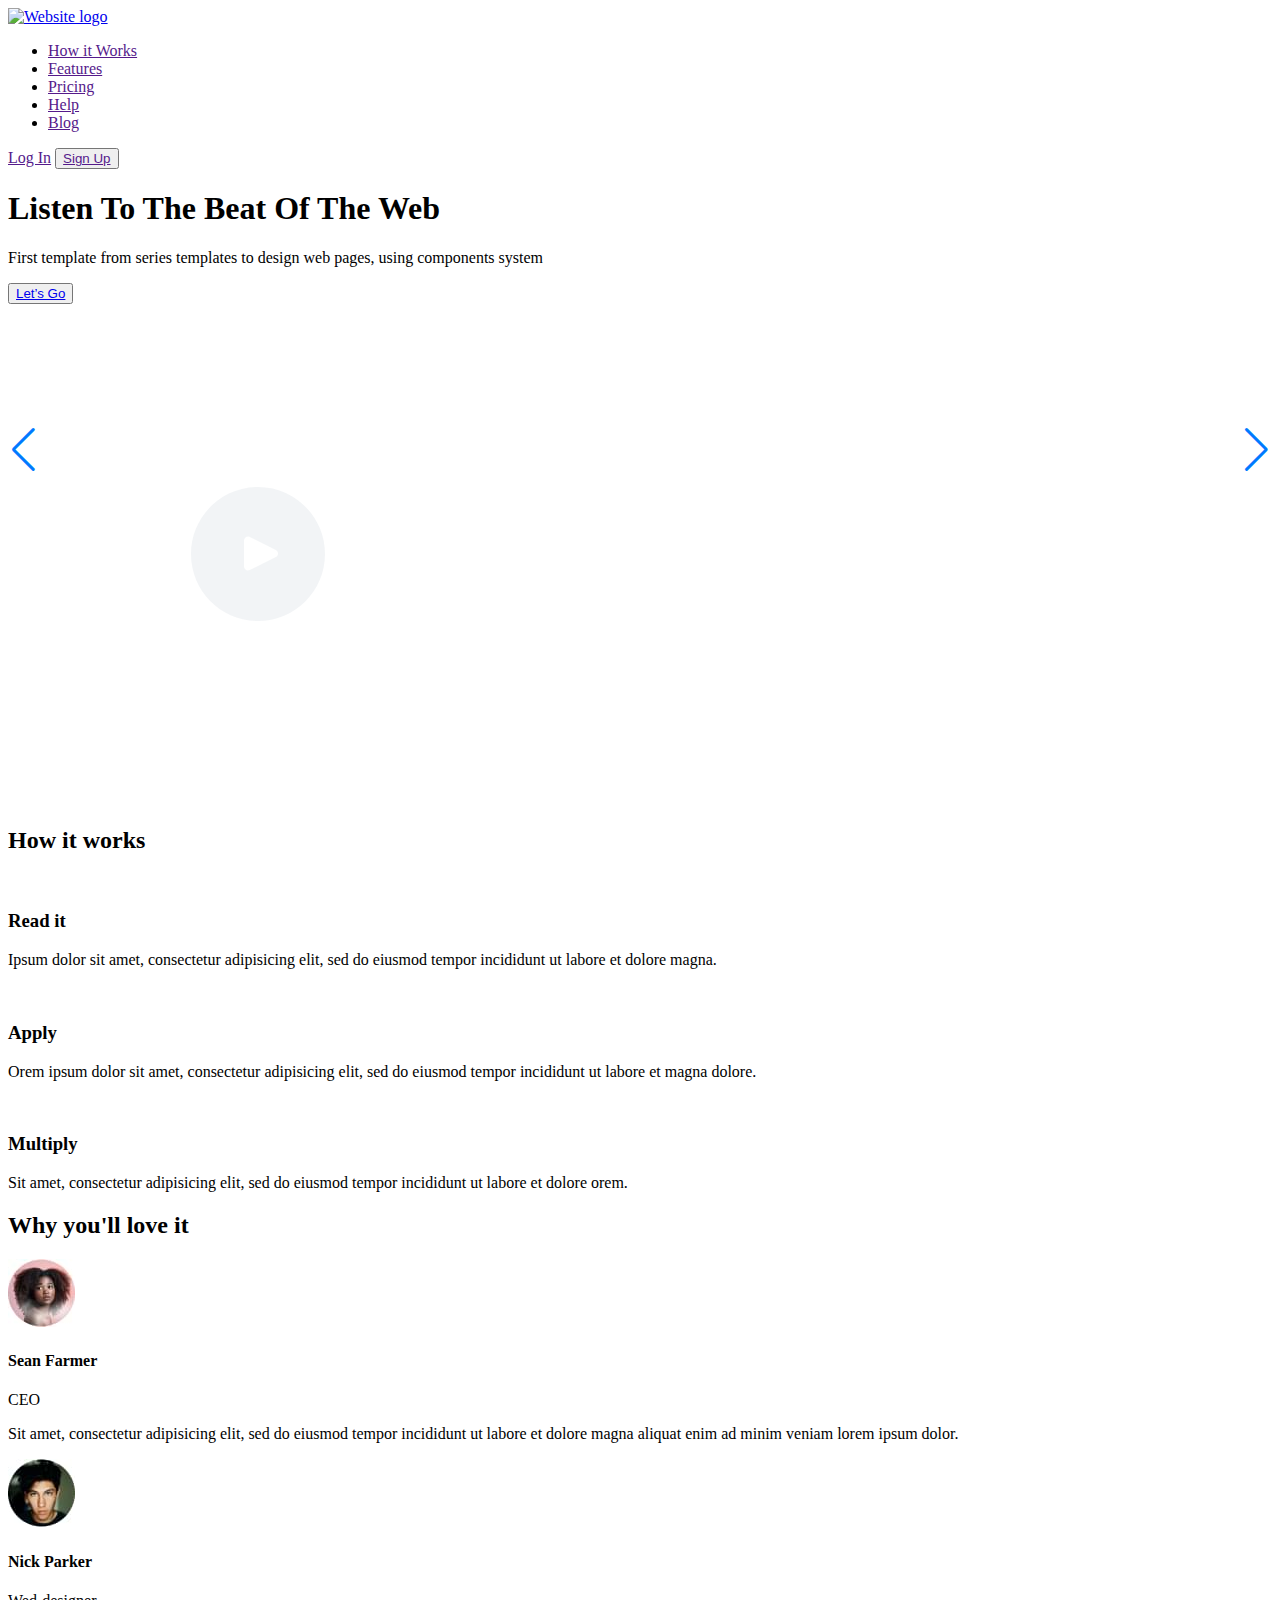
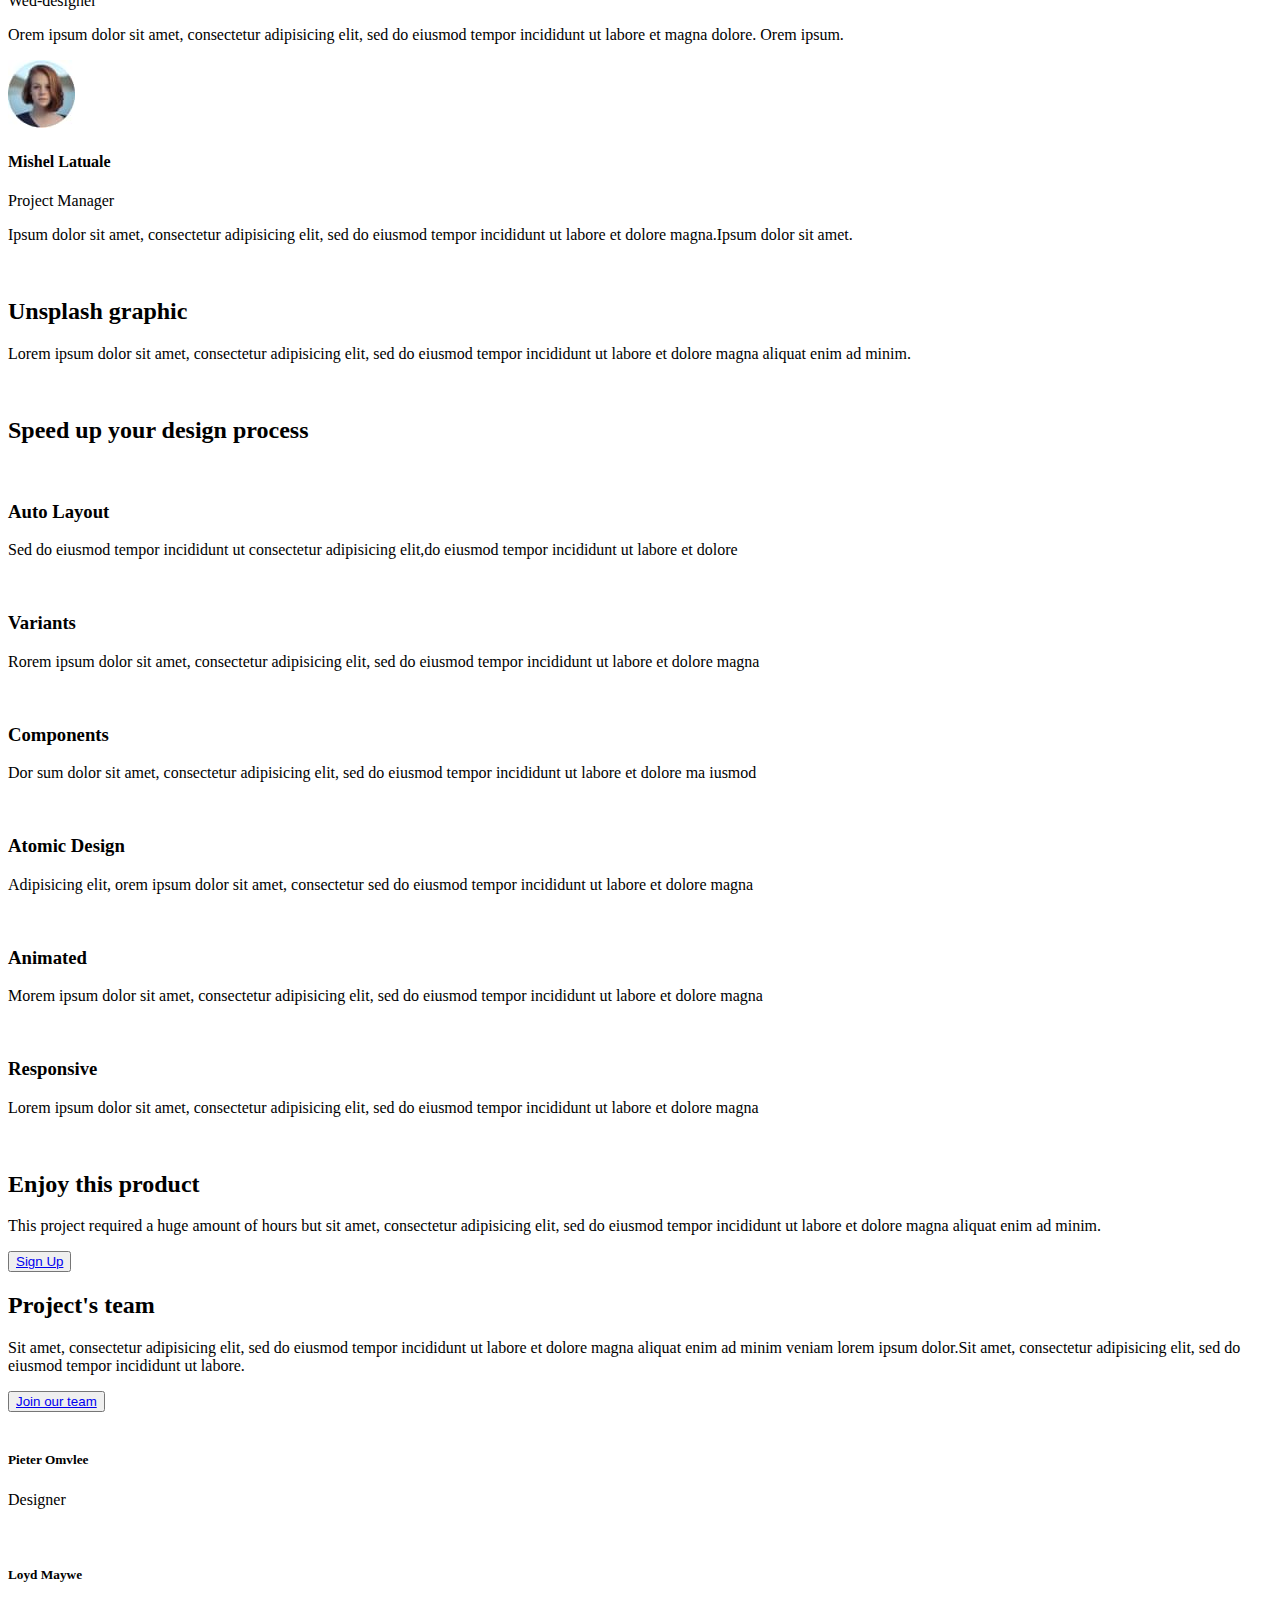
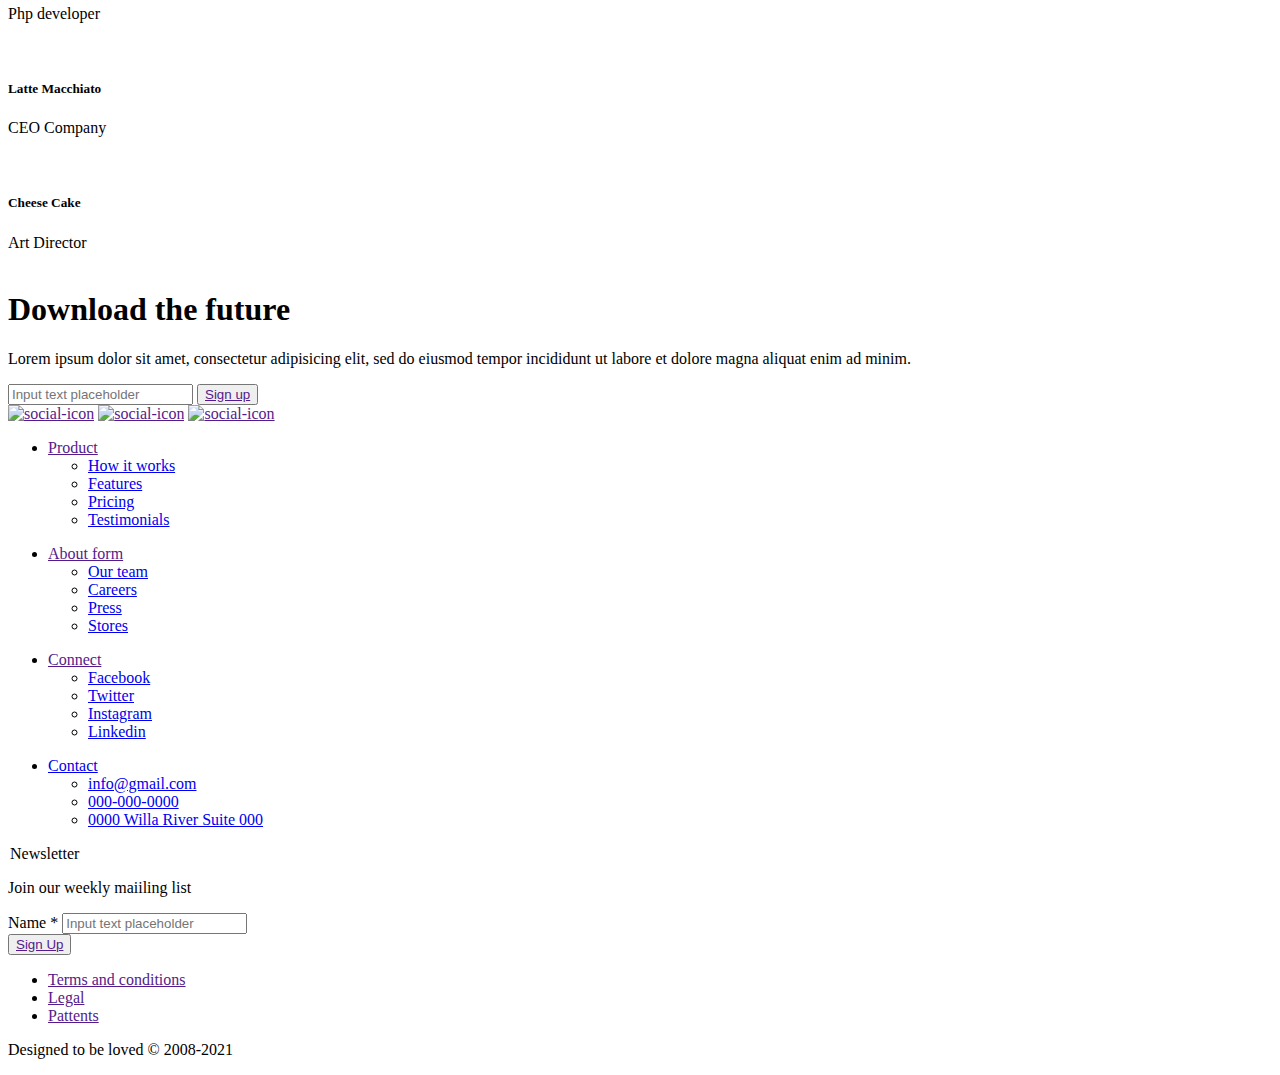
==== OverLove/index.html @ 79cda6c3 "OverLove ver-1" ====
<!DOCTYPE html>
<html lang="en">

<head>
	<meta charset="UTF-8">
	<meta name="viewport" content="width=device-width, initial-scale=1.0">
	<link rel="stylesheet" href="https://unpkg.com/swiper/swiper-bundle.min.css" />
	<link rel="stylesheet" href="/css/style.min.css">
	<title>Over love, Listen To The Beat Of The Web</title>
</head>

<body>
	<div class="wrapper">
		<header class="header">
	<div class="container">
		<div class="header__row">
			<a href="#" class="header__logo"><img src="/img/logo-site.svg" alt="Website logo"></a>
			<nav class="header__menu menu">
				<div class="menu__icon menu-icon">
					<span></span>
					<span></span>
					<span></span>
				</div>
				<div class="menu__body">
				<ul class="menu__list">
					<li><a href="" class="menu__link">How it Works</a></li>
					<li><a href="" class="menu__link">Features</a></li>
					<li><a href="" class="menu__link">Pricing</a></li>
					<li><a href="" class="menu__link">Help</a></li>
					<li><a href="" class="menu__link">Blog</a></li>
				</ul>
				<div class="header__account account">
					<a href="" class="account__login">Log In</a>
					<button type="button" class="account__sign-up button-two"><a href="">Sign Up</a></button>
				</div>
			</div>
			</nav>
		</div>
	</div>
</header>
		<section class="hero">
			<div class="container">
				<div class="hero__wrapper">
					<div class="hero__block-left">
						<h1 class="hero__title">Listen To The
							Beat Of The Web</h1>
						<p class="hero__text">First template from series templates to design web pages, using components
							system
						</p>
						<button class="hero__button"><a href="#">Let’s Go</a></button>
					</div>
					<!-- <object class="hero__animation-image" id="AnimationPlay" data="/img/Play-animation.svg"
						type="image/svg+xml"></object> -->
					<div class="hero__animation-image">
						<svg class="circle" width="499" height="499" viewBox="0 0 499 499" fill="none"
							xmlns="http://www.w3.org/2000/svg">
							<circle class="circle__one" opacity="0.2" cx="249.5" cy="249.5" r="156.5" stroke="white"
								stroke-width="2">
								<animate attributeName="r" from="70" to="156.5" dur="2s" repeatCount="indefinite"
									fill="freeze" />
								<animate attributeName="opacity" from="0.8" to="0.1" repeatCount="indefinite" dur="0.5s" />
							</circle>
							<circle class="circle__two" opacity="0.2" cx="249.5" cy="249.5" r="248.5" stroke="white"
								stroke-width="2">
								<animate attributeName="r" from="70" to="248.5" dur="2s" repeatCount="indefinite"
									fill="freeze" />
								<animate attributeName="opacity" from="0.8" to="0.1" repeatCount="indefinite" dur="0.5s" />
							</circle>
							<path class="svg-path" opacity="0.6" fill-rule="evenodd" clip-rule="evenodd"
								d="M250 317C287.003 317 317 287.003 317 250C317 212.997 287.003 183 250 183C212.997 183 183 212.997 183 250C183 287.003 212.997 317 250 317ZM267.845 253.078C270.793 251.604 270.793 247.396 267.845 245.922L241.789 232.894C239.129 231.565 236 233.499 236 236.472V262.528C236 265.501 239.129 267.435 241.789 266.106L267.845 253.078Z"
								fill="#E9ECF0" />
						</svg>
					</div>
				</div>
				<div class="card">
					<h2 class="card__title title">How it works</h2>
					<div class="card__wrapper">
						<div class="card__block">
							<div class="card__image"><img src="/img/card-img-1.svg" alt=""></div>
							<h3 class="card__sub-title">Read it</h3>
							<p class="card__text">Ipsum dolor sit amet, consectetur adipisicing elit, sed do eiusmod tempor
								incididunt ut labore et dolore magna.</p>
						</div>
						<div class="card__block">
							<div class="card__image"><img src="/img/card-img-2.svg" alt=""></div>
							<h3 class="card__sub-title">Apply</h3>
							<p class="card__text">Orem ipsum dolor sit amet, consectetur adipisicing elit, sed do eiusmod
								tempor incididunt ut labore et magna dolore.</p>
						</div>
						<div class="card__block">
							<div class="card__image"><img src="/img/card-img-3.svg" alt=""></div>
							<h3 class="card__sub-title">Multiply</h3>
							<p class="card__text">Sit amet, consectetur adipisicing elit, sed do eiusmod tempor incididunt ut
								labore et dolore orem.</p>
						</div>
					</div>
				</div>
			</div>
		</section>
		<section class="testimonial">
			<div class="container">
				<h2 class="testimonial__title title">Why you'll love it</h2>
				<div class="testimonial__wrapper">
					<div class="testimonial__block block">
						<div class="block__header">
							<img class="block__img" src="img/avatar1.jpg" alt="avatar">
							<div class="block__title">
								<h4>Sean Farmer</h4>
								<div class="block__sub-title">CEO</div>
							</div>
						</div>
						<p class="block__text">Sit amet, consectetur adipisicing elit, sed do eiusmod tempor incididunt ut
							labore et dolore magna aliquat enim ad minim veniam lorem ipsum dolor.</p>
					</div>
					<div class="testimonial__block block">
						<div class="block__header">
							<img class="block__img" src="img/avatar2.jpg" alt="avatar">
							<div class="block__title">
								<h4>Nick Parker</h4>
								<div class="block__sub-title">Wed-designer</div>
							</div>
						</div>
						<p class="block__text">Orem ipsum dolor sit amet, consectetur adipisicing elit, sed do eiusmod tempor
							incididunt ut labore et magna dolore. Orem ipsum.</p>
					</div>
					<div class="testimonial__block block">
						<div class="block__header">
							<img class="block__img" src="img/avatar3.jpg" alt="avatar">
							<div class="block__title">
								<h4>Mishel Latuale</h4>
								<div class="block__sub-title">Project Manager</div>
							</div>
						</div>
						<p class="block__text">Ipsum dolor sit amet, consectetur adipisicing elit, sed do eiusmod tempor
							incididunt ut labore et dolore magna.Ipsum dolor sit amet.</p>
					</div>
				</div>
			</div>
		</section>
		<section class="section-slider">
			<div class="container">
				<div class="section-slider__bg"><img src="/img/slider_bg.png" alt=""></div>
				<div class="section-slider__header">
					<h2 class="section-slider__title title">Unsplash graphic</h2>
					<p class="section-slider__text">Lorem ipsum dolor sit amet, consectetur adipisicing elit, sed do eiusmod
						tempor incididunt ut labore et dolore magna aliquat enim ad minim.</p>
				</div>
				<div class="slider swiper-container">
					<div class="slider__wrapper swiper-wrapper">
						<div class="slider__item swiper-slide">

							<img src="/img/slider-img1.webp" alt="">

						</div>
						<div class="slider__item swiper-slide">

							<img src="/img/slider-img2.webp" alt="">

						</div>
						<div class="slider__item swiper-slide">

							<img src="/img/slider-img3.webp" alt="">

						</div>
						<div class="slider__item swiper-slide">

							<img src="/img/slider-img4.webp" alt="">

						</div>
						<div class="slider__item swiper-slide">

							<img src="/img/slider-img5.webp" alt="">

						</div>
						<div class="slider__item swiper-slide">

							<img src="/img/slider-img3.webp" alt="">

						</div>
						<div class="slider__item swiper-slide">

							<img src="/img/slider-img2.webp" alt="">

						</div>
					</div>
					<div class="swiper-scrollbar"></div>
				</div>
			</div>
		</section>
		<section class="features">
			<div class="container">
				<h2 class="features__title title">Speed up your design process</h2>
				<div class="features__row-top">
					<div class="features__features-block features-block">
						<div class="features-block__image"><img src="/img/features1.svg" alt=""></div>
						<div class="features-block__content">
							<h3 class="features-block__title features-block__title-1">Auto Layout </h3>
							<p class="features-block__text">Sed do eiusmod tempor incididunt ut consectetur adipisicing elit,do
								eiusmod tempor incididunt ut labore et dolore</p>
						</div>
					</div>
					<div class="features__features-block features-block">
						<div class="features-block__image"><img src="/img/features2.svg" alt=""></div>
						<div class="features-block__content">
							<h3 class="features-block__title features-block__title-2">Variants</h3>
							<p class="features-block__text">Rorem ipsum dolor sit amet, consectetur adipisicing elit, sed do
								eiusmod tempor incididunt ut labore et dolore magna </p>
						</div>
					</div>
					<div class="features__features-block features-block">
						<div class="features-block__image"><img src="/img/features3.svg" alt=""></div>
						<div class="features-block__content">
							<h3 class="features-block__title features-block__title-3">Components</h3>
							<p class="features-block__text">Dor sum dolor sit amet, consectetur adipisicing elit, sed do
								eiusmod tempor incididunt ut labore et dolore ma iusmod</p>
						</div>
					</div>
				</div>
				<div class="features__row-bottom">
					<div class="features__features-block features-block">
						<div class="features-block__image"><img src="/img/features5.svg" alt=""></div>
						<div class="features-block__content">
							<h3 class="features-block__title features-block__title-4">Atomic Design</h3>
							<p class="features-block__text">Adipisicing elit, orem ipsum dolor sit amet, consectetur sed do
								eiusmod tempor incididunt ut labore et dolore magna </p>
						</div>
					</div>
					<div class="features__features-block features-block">
						<div class="features-block__image"><img src="/img/features4.svg" alt=""></div>
						<div class="features-block__content">
							<h3 class="features-block__title features-block__title-5">Animated</h3>
							<p class="features-block__text">Morem ipsum dolor sit amet, consectetur adipisicing elit, sed do
								eiusmod tempor incididunt ut labore et dolore magna </p>
						</div>
					</div>
					<div class="features__features-block features-block">
						<div class="features-block__image"><img src="/img/features6.svg" alt=""></div>
						<div class="features-block__content">
							<h3 class="features-block__title features-block__title-6">Responsive</h3>
							<p class="features-block__text">Lorem ipsum dolor sit amet, consectetur adipisicing elit, sed do
								eiusmod tempor incididunt ut labore et dolore magna </p>
						</div>
					</div>
				</div>
			</div>
		</section>
		<section class="carusel">
			<div class="container">
				<div class="carusel-slider swiper-container">
					<div class="carusel-slider__wrapper swiper-wrapper">
						<div class="carusel-slider__image swiper-slide">
							<img src="/img/carusel1.jpg" alt="">
						</div>
						<div class="carusel-slider__image swiper-slide">
							<img src="/img/carusel2.jpg" alt="">
						</div>
						<div class="carusel-slider__image swiper-slide">
							<img src="/img/carusel3.jpg" alt="">
						</div>
						<div class="carusel-slider__image swiper-slide">
							<img src="/img/carusel4.jpg" alt="">
						</div>
					</div>
				</div>
				<div class="carusel-slider__content">
					<h2 class="carusel-slider__title title">Enjoy this product</h2>
					<p class="carusel-slider__text">This project required a huge amount of hours but sit amet, consectetur
						adipisicing elit, sed do eiusmod tempor incididunt ut labore et dolore magna aliquat enim ad minim.
					</p>
					<div class="carusel-slider__control-panel control-panel">
						<button type="button" class="control-panel__button button"><a href="#">Sign Up</a></button>
						<div class="swiper-pagination"></div>
						<div class="control-panel__arrows">
							<div class="swiper-button-next"></div>
							<div class="swiper-button-prev"></div>
						</div>
					</div>
				</div>
			</div>
		</section>
		<section class="team">
			<div class="container">
				<div class="team__header">
					<div class="team__header-content">
						<h2 class="team__title title">Project's team</h2>
						<p class="team__text">Sit amet, consectetur adipisicing elit, sed do eiusmod tempor incididunt ut
							labore et dolore magna aliquat enim ad minim veniam lorem ipsum dolor.Sit amet, consectetur
							adipisicing elit, sed do eiusmod tempor incididunt ut labore.</p>
					</div>
					<button type="button" class="team__header-button"><a href="#">Join our team</a></button>
				</div>
				<div class="team__person-card-wrapper">
					<div class="team__person-card person-card">
						<div class="person-card__image"><img src="/img/team-avatar1.jpg" alt=""></div>
						<div class="person-card__self-info">
							<h5 class="person-card__title">Pieter Omvlee</h5>
							<div class="person-card__sub-title">Designer</div>
							<div class="person-card__social">
								<a href="#"><img src="/img/Instagram.svg" alt=""></a>
								<a href="#"><img src="/img/Telegram.svg" alt=""></a>
								<a href="#"><img src="/img/Linkedin.svg" alt=""></a>
							</div>
						</div>
					</div>
					<div class="team__person-card person-card">
						<div class="person-card__image"><img src="/img/team-avatar2.jpg" alt=""></div>
						<div class="person-card__self-info">
							<h5 class="person-card__title">Loyd Maywe</h5>
							<div class="person-card__sub-title">Php developer</div>
							<div class="person-card__social">
								<a href="#"><img src="/img/Instagram.svg" alt=""></a>
								<a href="#"><img src="/img/Telegram.svg" alt=""></a>
								<a href="#"><img src="/img/Linkedin.svg" alt=""></a>
							</div>
						</div>
					</div>
					<div class="team__person-card person-card">
						<div class="person-card__image"><img src="/img/team-avatar3.jpg" alt=""></div>
						<div class="person-card__self-info">
							<h5 class="person-card__title">Latte Macchiato</h5>
							<div class="person-card__sub-title">CEO Company</div>
							<div class="person-card__social">
								<a href="#"><img src="/img/Instagram.svg" alt=""></a>
								<a href="#"><img src="/img/Telegram.svg" alt=""></a>
								<a href="#"><img src="/img/Linkedin.svg" alt=""></a>
							</div>
						</div>
					</div>
					<div class="team__person-card person-card">
						<div class="person-card__image"><img src="/img/team-avatar4.jpg" alt=""></div>
						<div class="person-card__self-info">
							<h5 class="person-card__title">Cheese Cake</h5>
							<div class="person-card__sub-title">Art Director</div>
							<div class="person-card__social">
								<a href="#"><img src="/img/Instagram.svg" alt=""></a>
								<a href="#"><img src="/img/Telegram.svg" alt=""></a>
								<a href="#"><img src="/img/Linkedin.svg" alt=""></a>
							</div>
						</div>
					</div>
				</div>
			</div>
		</section>
		<section class="download">
			<div class="download__wrapper">
				<h1 class="download__title">Download the future</h1>
				<p class="download__text">Lorem ipsum dolor sit amet, consectetur adipisicing elit, sed do eiusmod tempor incididunt ut labore et dolore magna aliquat enim ad minim.</p>
				<div class="download__form-wrapper">
					<form action="#" class="download__form">
					<input class="input-style" type="email" name="email" id="email" placeholder="Input text placeholder">
					<button type="submit" class="download__button button"><a href="">Sign up</a></button>
				</form>
			</div>
				<div class="download__social-icon">
					<a href=""><img src="/img/company-Behance.svg" alt="social-icon"></a>
					<a href=""><img src="/img/company-Dribbble.svg" alt="social-icon"></a>
					<a href=""><img src="/img/company-instagram.svg" alt="social-icon"></a>
				</div>
			</div>
		</section>
		<footer class="footer">
	<div class="container">
		<div class="footer__top">
			<div class="footer__links-wrapper">
				<ul class="footer__list">
					<li>
						<a href="" class="footer__link">Product</a>
						<span class="footer__arrow"></span>
						<ul class="footer__sub-list">
							<li>
								<a href="#" class="footer__sub-link">How it works</a>
							</li>
							<li>
								<a href="#" class="footer__sub-link">Features</a>
							</li>
							<li>
								<a href="#" class="footer__sub-link">Pricing</a>
							</li>
							<li>
								<a href="#" class="footer__sub-link">Testimonials</a>
							</li>
						</ul>
					</li>
				</ul>
				<ul class="footer__list">
					<li>
						<a href="" class="footer__link">About form</a>
						<span class="footer__arrow"></span>
						<ul class="footer__sub-list">
							<li>
								<a href="#" class="footer__sub-link">Our team</a>
							</li>
							<li>
								<a href="#" class="footer__sub-link">Careers</a>
							</li>
							<li>
								<a href="#" class="footer__sub-link">Press</a>
							</li>
							<li>
								<a href="#" class="footer__sub-link">Stores</a>
							</li>
						</ul>
					</li>
				</ul>
				<ul class="footer__list">
					<li>
						<a href="" class="footer__link">Connect</a>
						<span class="footer__arrow"></span>
						<ul class="footer__sub-list">
							<li>
								<a href="#" class="footer__sub-link">Facebook</a>
							</li>
							<li>
								<a href="#" class="footer__sub-link">Twitter</a>
							</li>
							<li>
								<a href="#" class="footer__sub-link">Instagram</a>
							</li>
							<li>
								<a href="#" class="footer__sub-link">Linkedin</a>
							</li>
						</ul>
					</li>
				</ul>
				<ul class="footer__list">
					<li>
						<a href="#" class="footer__link">Contact</a>
						<span class="footer__arrow"></span>
						<ul class="footer__sub-list">
							<li>
								<a href="#" class="footer__sub-link">info@gmail.com</a>
							</li>
							<li>
								<a href="tel:" class="footer__sub-link">000-000-0000</a>
							</li>
							<li>
								<a href="#" class="footer__sub-link">0000 Willa River Suite 000</a>
							</li>
						</ul>
					</li>
				</ul>
			</div>
			<form action="#" class="newsletter">
				<legend class="newsletter__title">Newsletter</legend>
				<p class="newsletter__text">Join our weekly maiiling list</p>
				<div class="newsletter__subscribe-block">
					<div class="newsletter__fieldset">
						<lable class="newsletter__input-title">Name *</lable>
						<input type="text" name="name" class="newsletter__input input-style"
							placeholder="Input text placeholder">
					</div>
					<button class="newsletter__button button-two"><a href="">Sign Up</a></button>
				</div>
			</form>
		</div>
		<div class="copyright-block">
			<div class="copyright-block__top-line"></div>
			<div class="copyright-block__content">
				<ul class="copyright-block__list">
					<li><a href="" class="copyright-block__link">Terms and conditions</a></li>
					<li><a href="" class="copyright-block__link">Legal</a></li>
					<li><a href="" class="copyright-block__link">Pattents</a></li>
				</ul>
				<p class="copyright-block__text">Designed to be loved © 2008-2021</p>
			</div>
		</div>
	</div>
</footer>
	</div>
	<script src="https://unpkg.com/swiper/swiper-bundle.min.js"></script>
	<script src="/js/script.min.js"></script>
</body>

</html>
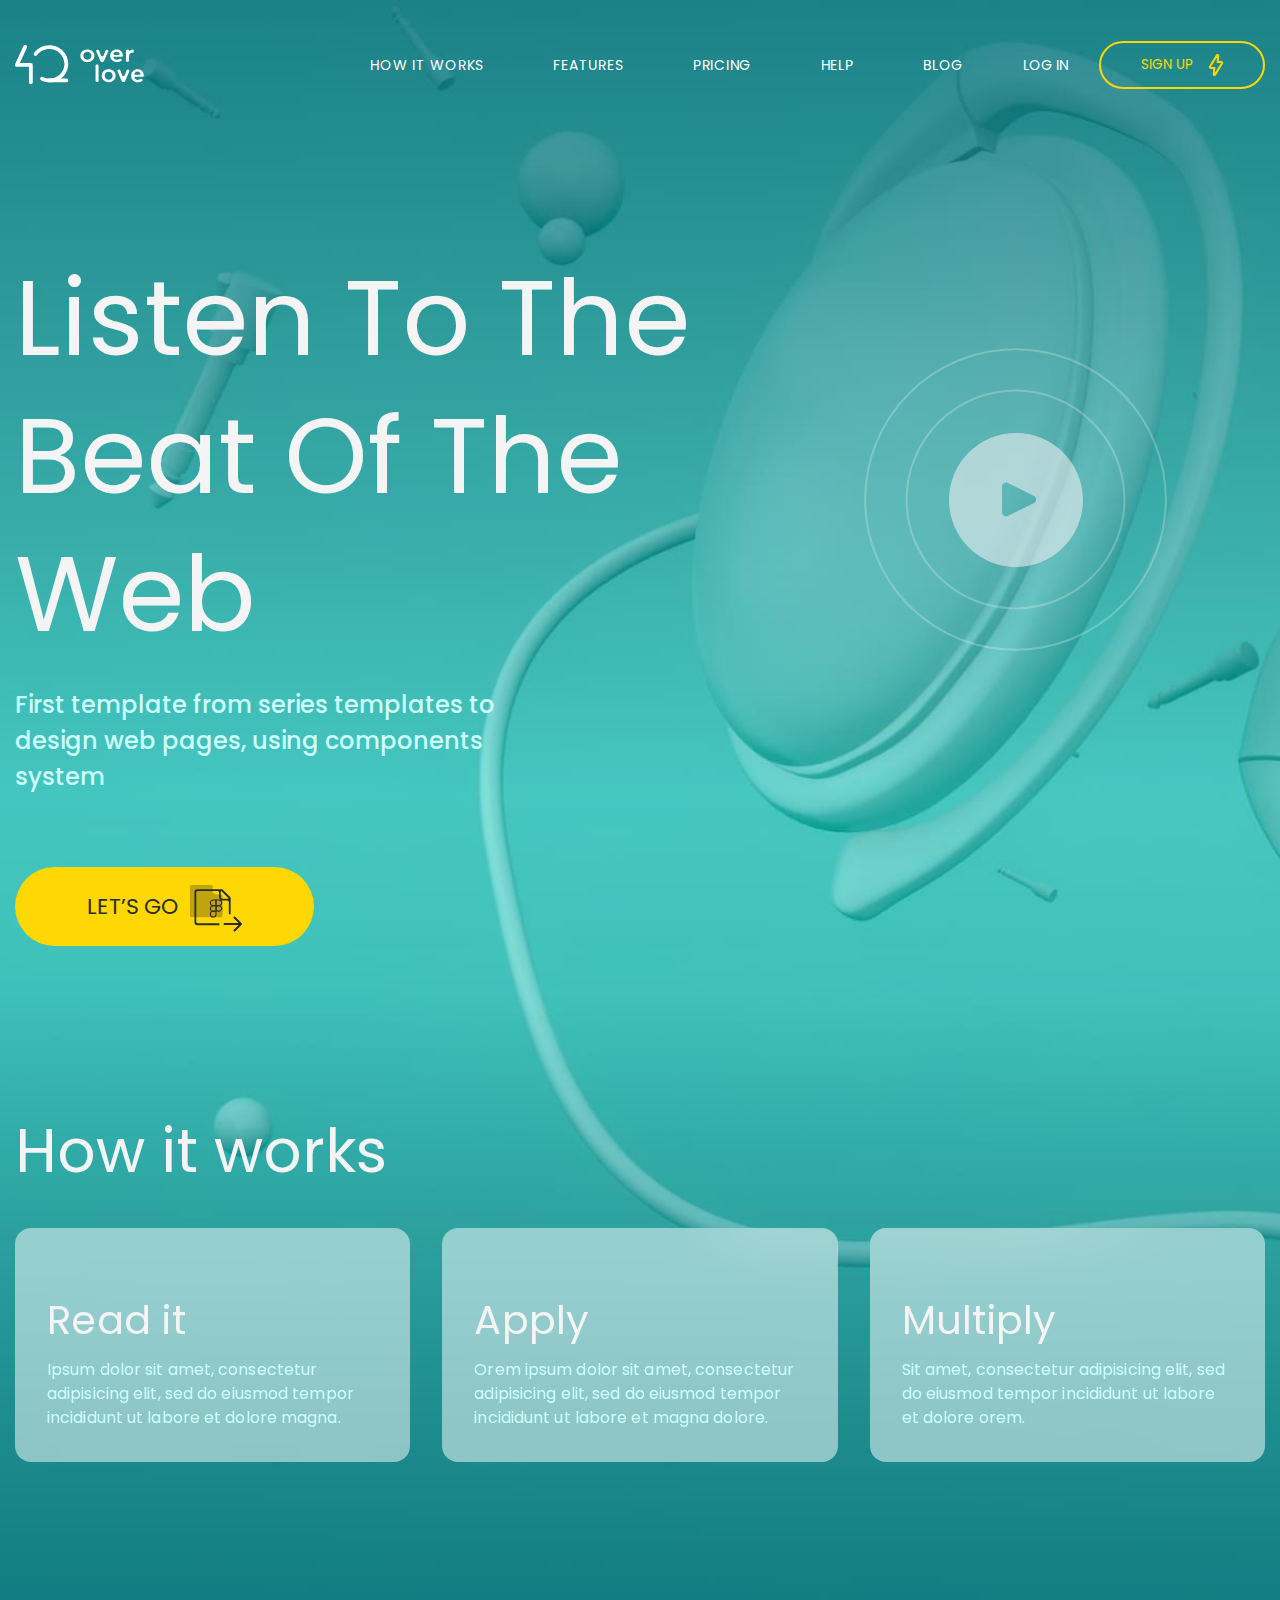
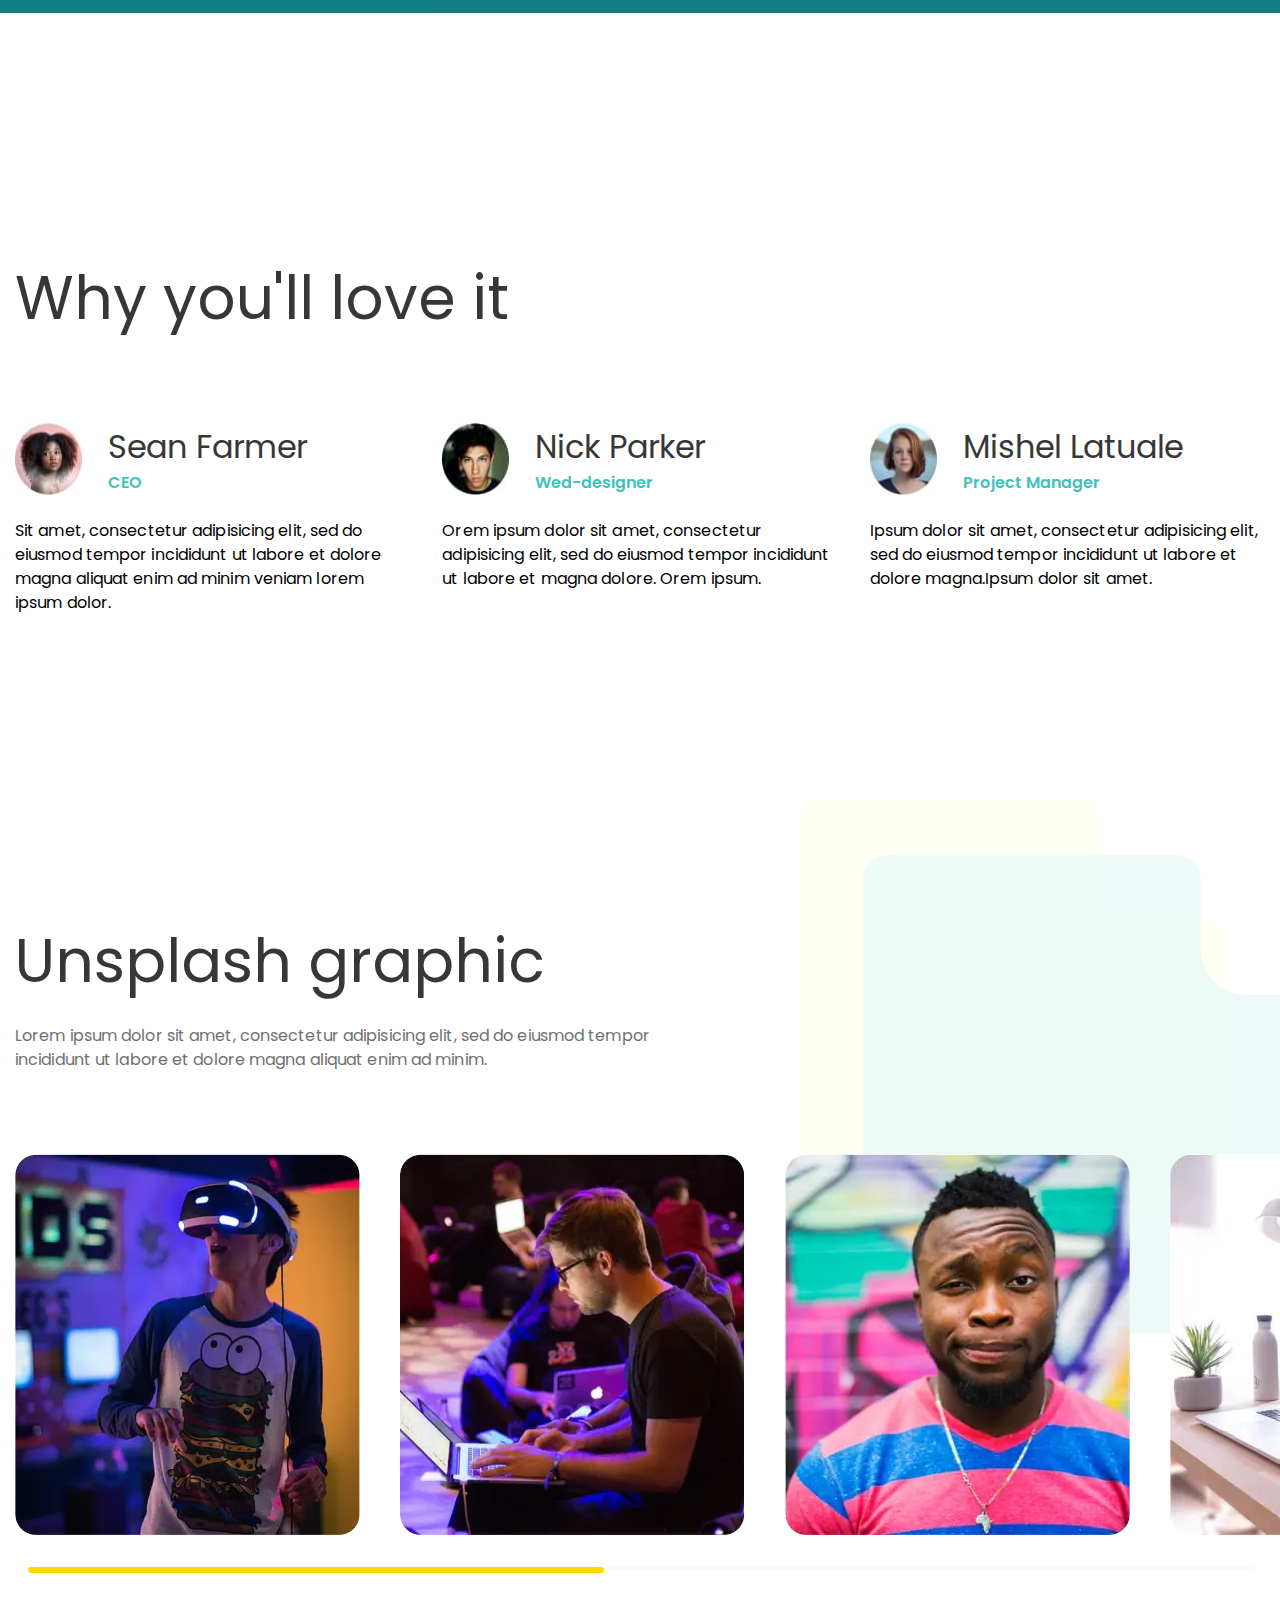
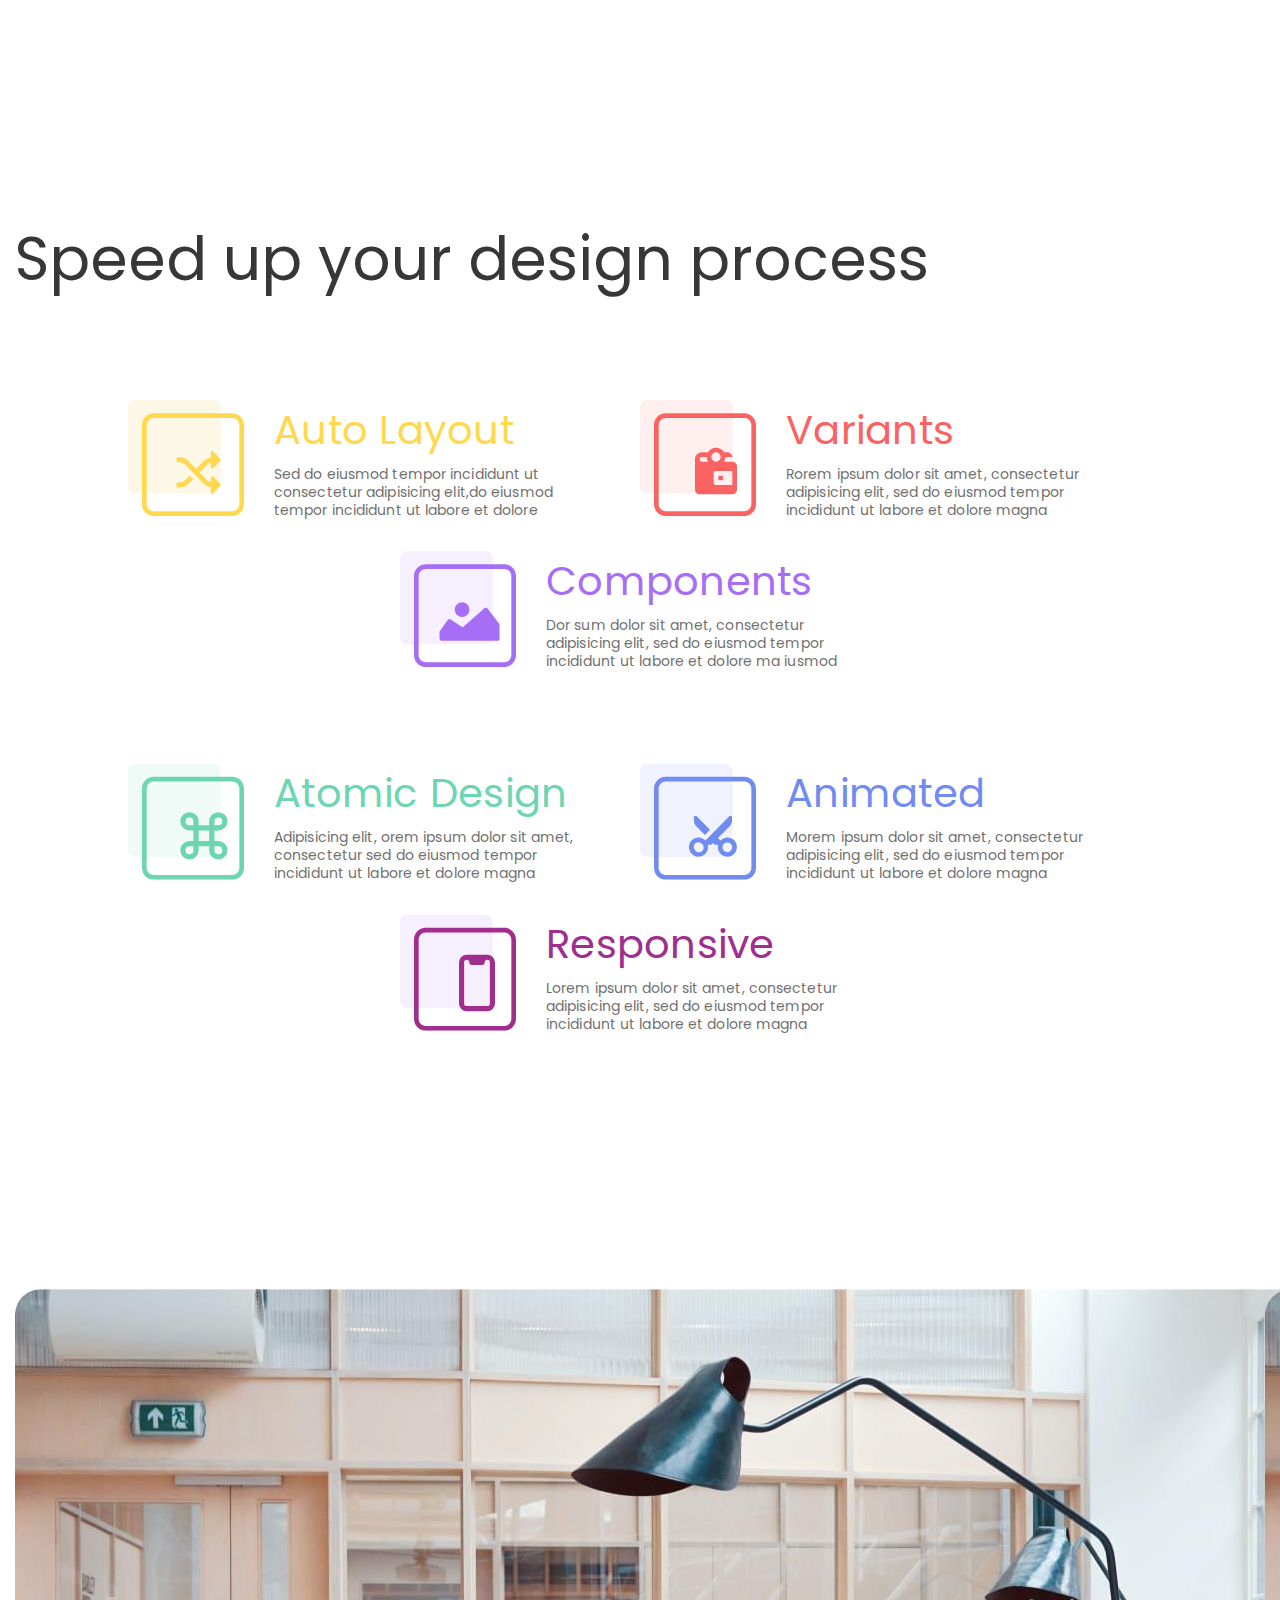
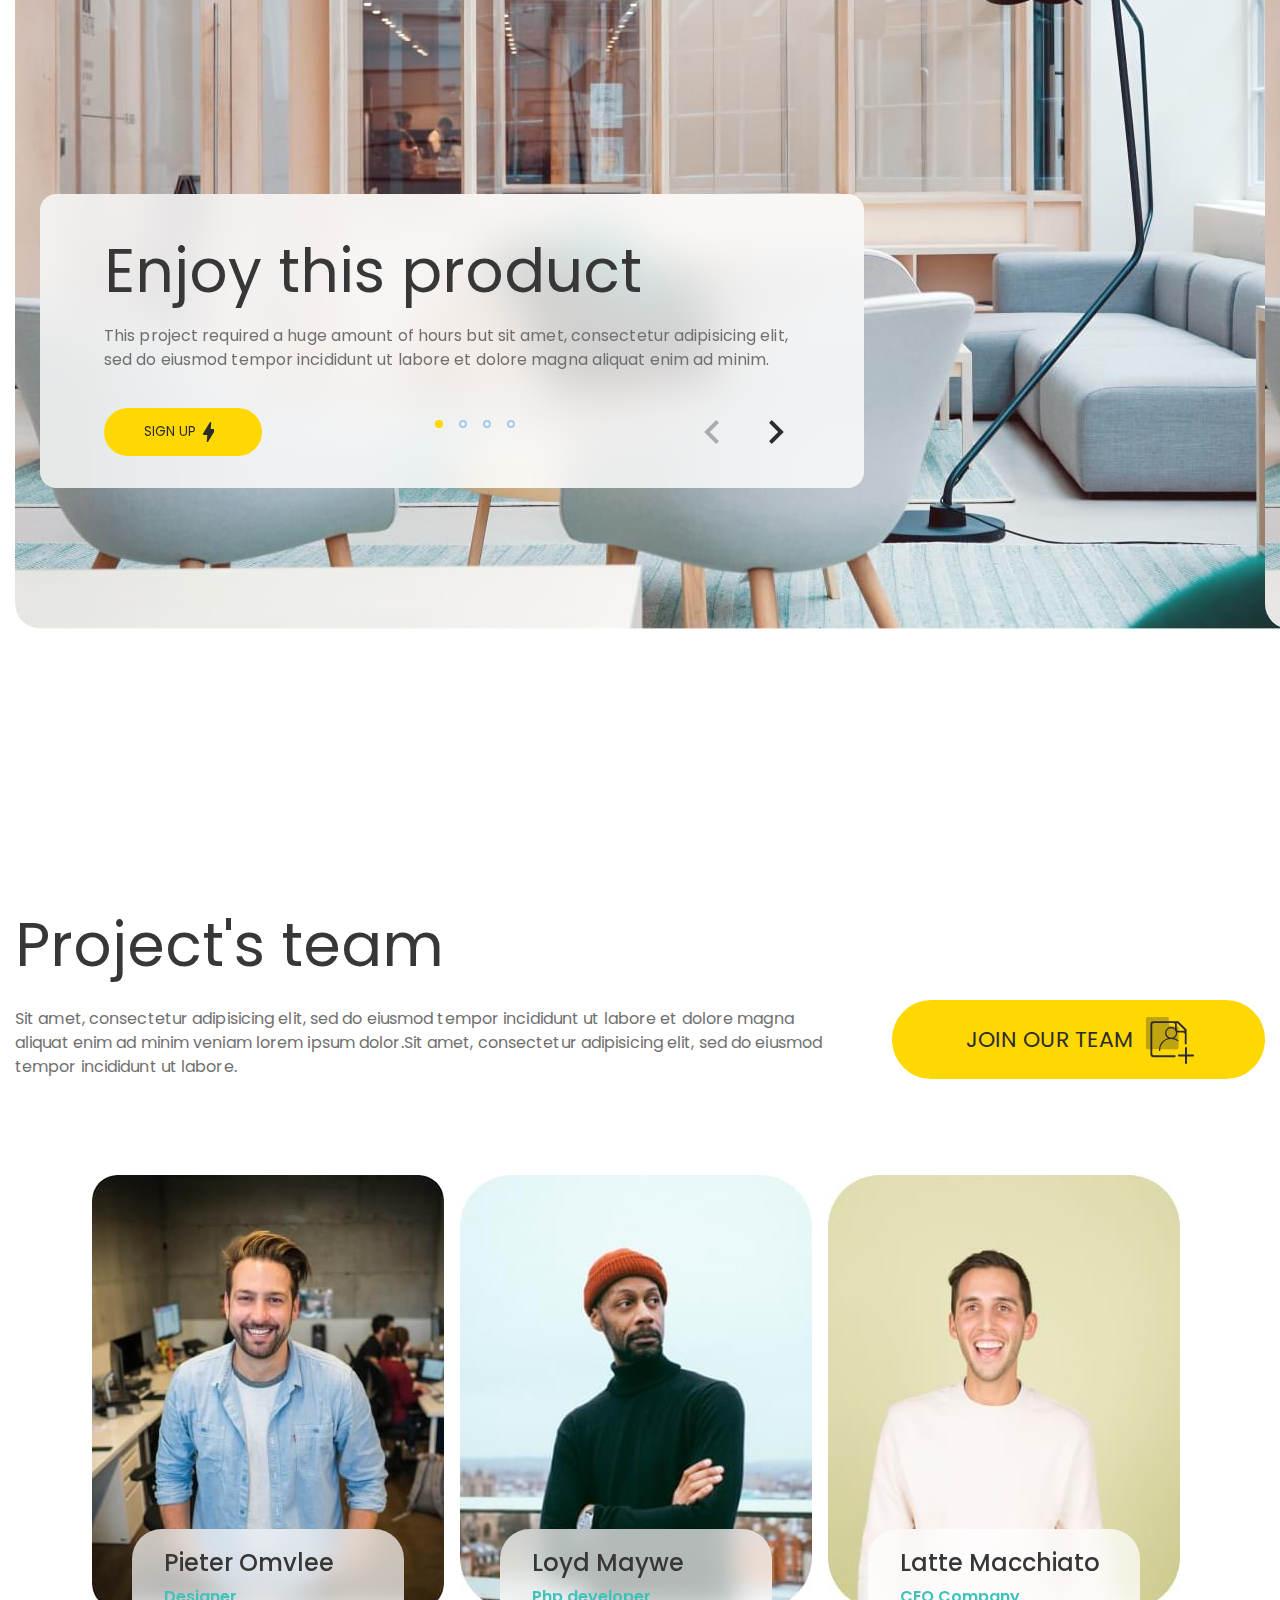
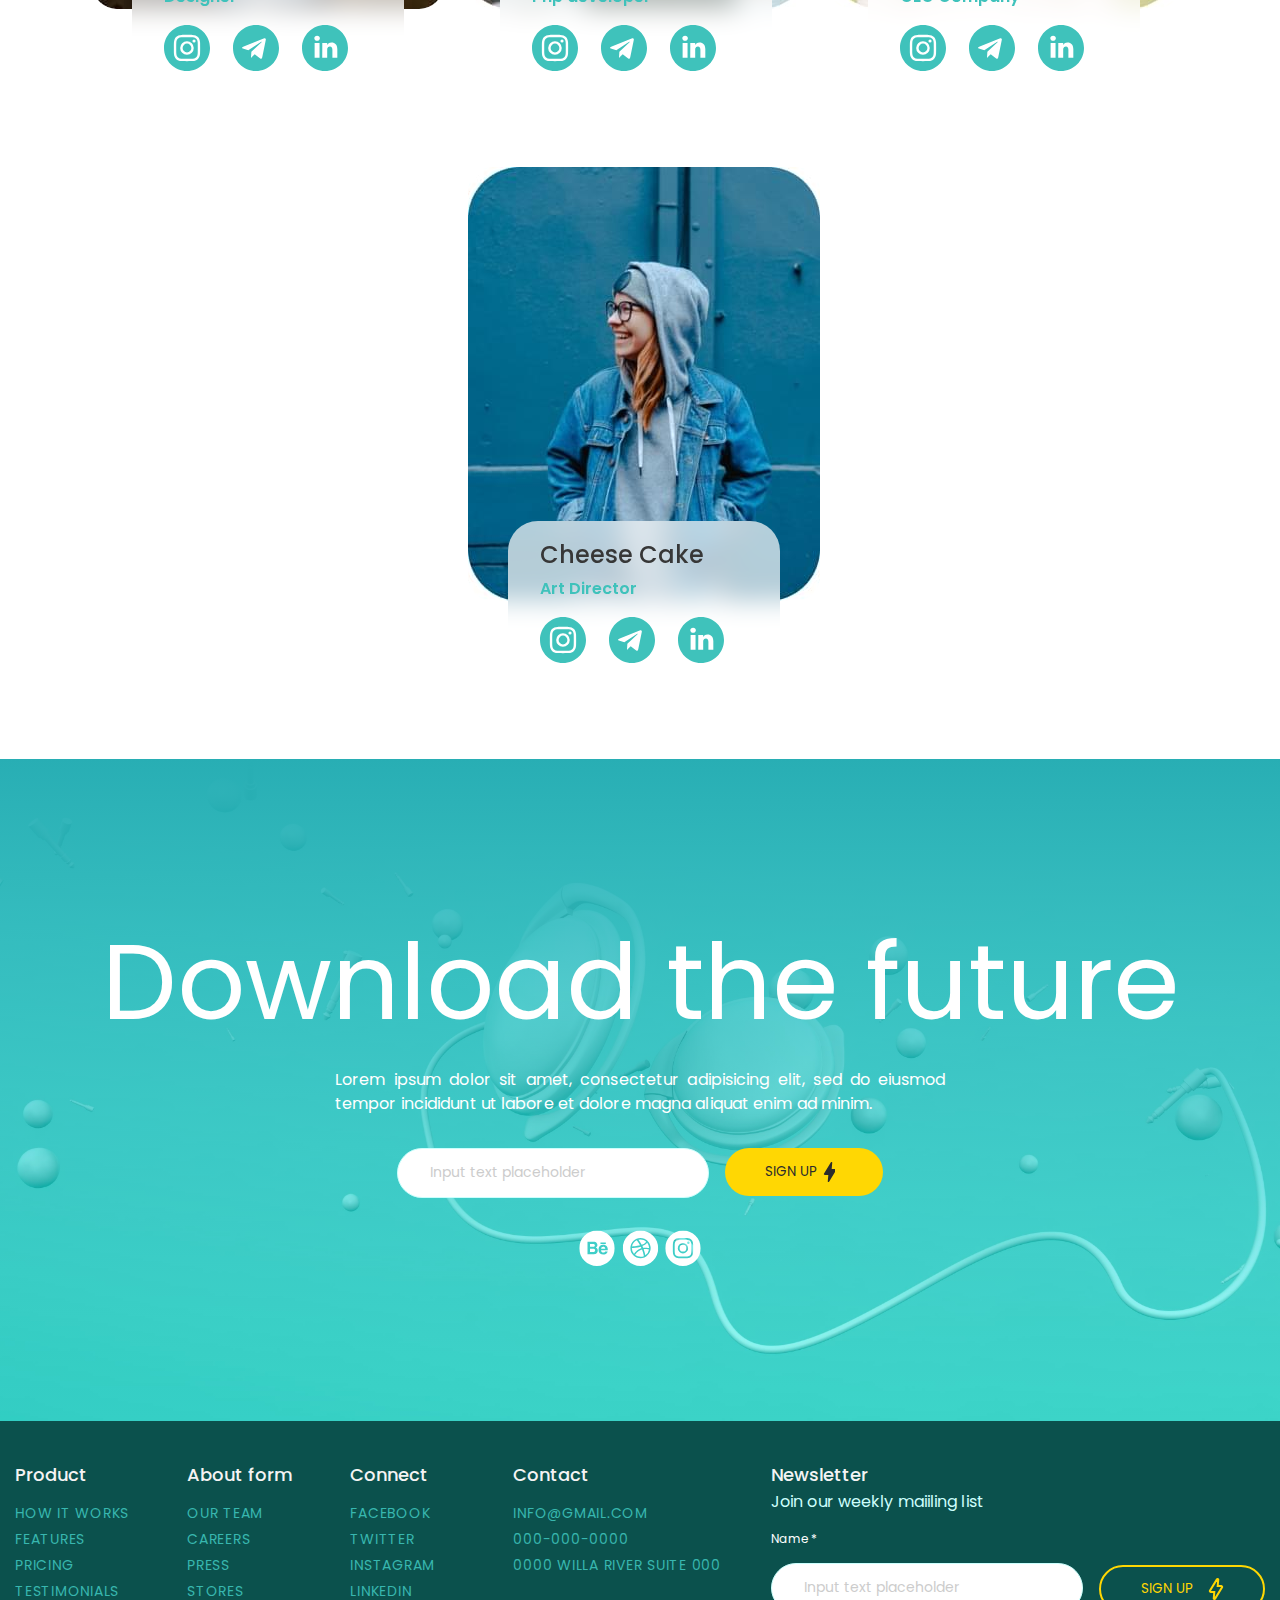
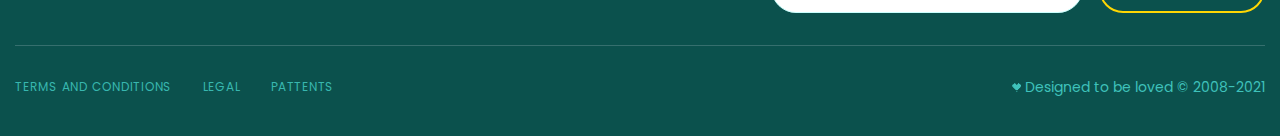
==== commit 3ca4b4d5: "OverLove debag" ====
--- a/OverLove/index.html
+++ b/OverLove/index.html
@@ -5,7 +5,7 @@
 	<meta charset="UTF-8">
 	<meta name="viewport" content="width=device-width, initial-scale=1.0">
 	<link rel="stylesheet" href="https://unpkg.com/swiper/swiper-bundle.min.css" />
-	<link rel="stylesheet" href="/css/style.min.css">
+	<link rel="stylesheet" href="css/style.min.css">
 	<title>Over love, Listen To The Beat Of The Web</title>
 </head>
 
@@ -14,7 +14,7 @@
 		<header class="header">
 	<div class="container">
 		<div class="header__row">
-			<a href="#" class="header__logo"><img src="/img/logo-site.svg" alt="Website logo"></a>
+			<a href="#" class="header__logo"><img src="img/logo-site.svg" alt="Website logo"></a>
 			<nav class="header__menu menu">
 				<div class="menu__icon menu-icon">
 					<span></span>
@@ -49,8 +49,6 @@
 						</p>
 						<button class="hero__button"><a href="#">Let’s Go</a></button>
 					</div>
-					<!-- <object class="hero__animation-image" id="AnimationPlay" data="/img/Play-animation.svg"
-						type="image/svg+xml"></object> -->
 					<div class="hero__animation-image">
 						<svg class="circle" width="499" height="499" viewBox="0 0 499 499" fill="none"
 							xmlns="http://www.w3.org/2000/svg">
@@ -139,7 +137,7 @@
 		</section>
 		<section class="section-slider">
 			<div class="container">
-				<div class="section-slider__bg"><img src="/img/slider_bg.png" alt=""></div>
+				<div class="section-slider__bg"><img src="img/slider_bg.png" alt=""></div>
 				<div class="section-slider__header">
 					<h2 class="section-slider__title title">Unsplash graphic</h2>
 					<p class="section-slider__text">Lorem ipsum dolor sit amet, consectetur adipisicing elit, sed do eiusmod
@@ -149,37 +147,37 @@
 					<div class="slider__wrapper swiper-wrapper">
 						<div class="slider__item swiper-slide">
 
-							<img src="/img/slider-img1.webp" alt="">
-
-						</div>
-						<div class="slider__item swiper-slide">
-
-							<img src="/img/slider-img2.webp" alt="">
-
-						</div>
-						<div class="slider__item swiper-slide">
-
-							<img src="/img/slider-img3.webp" alt="">
-
-						</div>
-						<div class="slider__item swiper-slide">
-
-							<img src="/img/slider-img4.webp" alt="">
-
-						</div>
-						<div class="slider__item swiper-slide">
-
-							<img src="/img/slider-img5.webp" alt="">
-
-						</div>
-						<div class="slider__item swiper-slide">
-
-							<img src="/img/slider-img3.webp" alt="">
-
-						</div>
-						<div class="slider__item swiper-slide">
-
-							<img src="/img/slider-img2.webp" alt="">
+							<img src="img/slider-img1.webp" alt="">
+
+						</div>
+						<div class="slider__item swiper-slide">
+
+							<img src="img/slider-img2.webp" alt="">
+
+						</div>
+						<div class="slider__item swiper-slide">
+
+							<img src="img/slider-img3.webp" alt="">
+
+						</div>
+						<div class="slider__item swiper-slide">
+
+							<img src="img/slider-img4.webp" alt="">
+
+						</div>
+						<div class="slider__item swiper-slide">
+
+							<img src="img/slider-img5.webp" alt="">
+
+						</div>
+						<div class="slider__item swiper-slide">
+
+							<img src="img/slider-img3.webp" alt="">
+
+						</div>
+						<div class="slider__item swiper-slide">
+
+							<img src="img/slider-img2.webp" alt="">
 
 						</div>
 					</div>
@@ -192,7 +190,7 @@
 				<h2 class="features__title title">Speed up your design process</h2>
 				<div class="features__row-top">
 					<div class="features__features-block features-block">
-						<div class="features-block__image"><img src="/img/features1.svg" alt=""></div>
+						<div class="features-block__image"><img src="img/features1.svg" alt=""></div>
 						<div class="features-block__content">
 							<h3 class="features-block__title features-block__title-1">Auto Layout </h3>
 							<p class="features-block__text">Sed do eiusmod tempor incididunt ut consectetur adipisicing elit,do
@@ -200,7 +198,7 @@
 						</div>
 					</div>
 					<div class="features__features-block features-block">
-						<div class="features-block__image"><img src="/img/features2.svg" alt=""></div>
+						<div class="features-block__image"><img src="img/features2.svg" alt=""></div>
 						<div class="features-block__content">
 							<h3 class="features-block__title features-block__title-2">Variants</h3>
 							<p class="features-block__text">Rorem ipsum dolor sit amet, consectetur adipisicing elit, sed do
@@ -208,7 +206,7 @@
 						</div>
 					</div>
 					<div class="features__features-block features-block">
-						<div class="features-block__image"><img src="/img/features3.svg" alt=""></div>
+						<div class="features-block__image"><img src="img/features3.svg" alt=""></div>
 						<div class="features-block__content">
 							<h3 class="features-block__title features-block__title-3">Components</h3>
 							<p class="features-block__text">Dor sum dolor sit amet, consectetur adipisicing elit, sed do
@@ -218,7 +216,7 @@
 				</div>
 				<div class="features__row-bottom">
 					<div class="features__features-block features-block">
-						<div class="features-block__image"><img src="/img/features5.svg" alt=""></div>
+						<div class="features-block__image"><img src="img/features5.svg" alt=""></div>
 						<div class="features-block__content">
 							<h3 class="features-block__title features-block__title-4">Atomic Design</h3>
 							<p class="features-block__text">Adipisicing elit, orem ipsum dolor sit amet, consectetur sed do
@@ -226,7 +224,7 @@
 						</div>
 					</div>
 					<div class="features__features-block features-block">
-						<div class="features-block__image"><img src="/img/features4.svg" alt=""></div>
+						<div class="features-block__image"><img src="img/features4.svg" alt=""></div>
 						<div class="features-block__content">
 							<h3 class="features-block__title features-block__title-5">Animated</h3>
 							<p class="features-block__text">Morem ipsum dolor sit amet, consectetur adipisicing elit, sed do
@@ -234,7 +232,7 @@
 						</div>
 					</div>
 					<div class="features__features-block features-block">
-						<div class="features-block__image"><img src="/img/features6.svg" alt=""></div>
+						<div class="features-block__image"><img src="img/features6.svg" alt=""></div>
 						<div class="features-block__content">
 							<h3 class="features-block__title features-block__title-6">Responsive</h3>
 							<p class="features-block__text">Lorem ipsum dolor sit amet, consectetur adipisicing elit, sed do
@@ -249,16 +247,16 @@
 				<div class="carusel-slider swiper-container">
 					<div class="carusel-slider__wrapper swiper-wrapper">
 						<div class="carusel-slider__image swiper-slide">
-							<img src="/img/carusel1.jpg" alt="">
+							<img src="img/carusel1.jpg" alt="">
 						</div>
 						<div class="carusel-slider__image swiper-slide">
-							<img src="/img/carusel2.jpg" alt="">
+							<img src="img/carusel2.jpg" alt="">
 						</div>
 						<div class="carusel-slider__image swiper-slide">
-							<img src="/img/carusel3.jpg" alt="">
+							<img src="img/carusel3.jpg" alt="">
 						</div>
 						<div class="carusel-slider__image swiper-slide">
-							<img src="/img/carusel4.jpg" alt="">
+							<img src="img/carusel4.jpg" alt="">
 						</div>
 					</div>
 				</div>
@@ -291,50 +289,50 @@
 				</div>
 				<div class="team__person-card-wrapper">
 					<div class="team__person-card person-card">
-						<div class="person-card__image"><img src="/img/team-avatar1.jpg" alt=""></div>
+						<div class="person-card__image"><img src="img/team-avatar1.jpg" alt=""></div>
 						<div class="person-card__self-info">
 							<h5 class="person-card__title">Pieter Omvlee</h5>
 							<div class="person-card__sub-title">Designer</div>
 							<div class="person-card__social">
-								<a href="#"><img src="/img/Instagram.svg" alt=""></a>
-								<a href="#"><img src="/img/Telegram.svg" alt=""></a>
-								<a href="#"><img src="/img/Linkedin.svg" alt=""></a>
+								<a href="#"><img src="img/Instagram.svg" alt=""></a>
+								<a href="#"><img src="img/Telegram.svg" alt=""></a>
+								<a href="#"><img src="img/Linkedin.svg" alt=""></a>
 							</div>
 						</div>
 					</div>
 					<div class="team__person-card person-card">
-						<div class="person-card__image"><img src="/img/team-avatar2.jpg" alt=""></div>
+						<div class="person-card__image"><img src="img/team-avatar2.jpg" alt=""></div>
 						<div class="person-card__self-info">
 							<h5 class="person-card__title">Loyd Maywe</h5>
 							<div class="person-card__sub-title">Php developer</div>
 							<div class="person-card__social">
-								<a href="#"><img src="/img/Instagram.svg" alt=""></a>
-								<a href="#"><img src="/img/Telegram.svg" alt=""></a>
-								<a href="#"><img src="/img/Linkedin.svg" alt=""></a>
+								<a href="#"><img src="img/Instagram.svg" alt=""></a>
+								<a href="#"><img src="img/Telegram.svg" alt=""></a>
+								<a href="#"><img src="img/Linkedin.svg" alt=""></a>
 							</div>
 						</div>
 					</div>
 					<div class="team__person-card person-card">
-						<div class="person-card__image"><img src="/img/team-avatar3.jpg" alt=""></div>
+						<div class="person-card__image"><img src="img/team-avatar3.jpg" alt=""></div>
 						<div class="person-card__self-info">
 							<h5 class="person-card__title">Latte Macchiato</h5>
 							<div class="person-card__sub-title">CEO Company</div>
 							<div class="person-card__social">
-								<a href="#"><img src="/img/Instagram.svg" alt=""></a>
-								<a href="#"><img src="/img/Telegram.svg" alt=""></a>
-								<a href="#"><img src="/img/Linkedin.svg" alt=""></a>
+								<a href="#"><img src="img/Instagram.svg" alt=""></a>
+								<a href="#"><img src="img/Telegram.svg" alt=""></a>
+								<a href="#"><img src="img/Linkedin.svg" alt=""></a>
 							</div>
 						</div>
 					</div>
 					<div class="team__person-card person-card">
-						<div class="person-card__image"><img src="/img/team-avatar4.jpg" alt=""></div>
+						<div class="person-card__image"><img src="img/team-avatar4.jpg" alt=""></div>
 						<div class="person-card__self-info">
 							<h5 class="person-card__title">Cheese Cake</h5>
 							<div class="person-card__sub-title">Art Director</div>
 							<div class="person-card__social">
-								<a href="#"><img src="/img/Instagram.svg" alt=""></a>
-								<a href="#"><img src="/img/Telegram.svg" alt=""></a>
-								<a href="#"><img src="/img/Linkedin.svg" alt=""></a>
+								<a href="#"><img src="img/Instagram.svg" alt=""></a>
+								<a href="#"><img src="img/Telegram.svg" alt=""></a>
+								<a href="#"><img src="img/Linkedin.svg" alt=""></a>
 							</div>
 						</div>
 					</div>
@@ -344,17 +342,18 @@
 		<section class="download">
 			<div class="download__wrapper">
 				<h1 class="download__title">Download the future</h1>
-				<p class="download__text">Lorem ipsum dolor sit amet, consectetur adipisicing elit, sed do eiusmod tempor incididunt ut labore et dolore magna aliquat enim ad minim.</p>
+				<p class="download__text">Lorem ipsum dolor sit amet, consectetur adipisicing elit, sed do eiusmod tempor
+					incididunt ut labore et dolore magna aliquat enim ad minim.</p>
 				<div class="download__form-wrapper">
 					<form action="#" class="download__form">
-					<input class="input-style" type="email" name="email" id="email" placeholder="Input text placeholder">
-					<button type="submit" class="download__button button"><a href="">Sign up</a></button>
-				</form>
-			</div>
+						<input class="input-style" type="email" name="email" id="email" placeholder="Input text placeholder">
+						<button type="submit" class="download__button button"><a href="">Sign up</a></button>
+					</form>
+				</div>
 				<div class="download__social-icon">
-					<a href=""><img src="/img/company-Behance.svg" alt="social-icon"></a>
-					<a href=""><img src="/img/company-Dribbble.svg" alt="social-icon"></a>
-					<a href=""><img src="/img/company-instagram.svg" alt="social-icon"></a>
+					<a href=""><img src="img/company-Behance.svg" alt="social-icon"></a>
+					<a href=""><img src="img/company-Dribbble.svg" alt="social-icon"></a>
+					<a href=""><img src="img/company-instagram.svg" alt="social-icon"></a>
 				</div>
 			</div>
 		</section>
@@ -468,7 +467,7 @@
 </footer>
 	</div>
 	<script src="https://unpkg.com/swiper/swiper-bundle.min.js"></script>
-	<script src="/js/script.min.js"></script>
+	<script src="js/script.min.js"></script>
 </body>
 
 </html>--- a/OverLove/css/style.min.css
+++ b/OverLove/css/style.min.css
@@ -0,0 +1 @@
+@charset "UTF-8";@import url(https://fonts.googleapis.com/css?family=Poppins:regular,400,500,600&display=swap);.header{position:absolute;z-index:10;width:100%;padding-top:40px}.header__row{display:-webkit-box;display:-ms-flexbox;display:flex;-webkit-box-align:center;-ms-flex-align:center;align-items:center;-webkit-box-pack:justify;-ms-flex-pack:justify;justify-content:space-between;min-height:50px}.menu{display:-webkit-box;display:-ms-flexbox;display:flex;min-height:50px}.menu__body{display:-webkit-box;display:-ms-flexbox;display:flex}.menu__list{display:-webkit-box;display:-ms-flexbox;display:flex;width:613px;-webkit-box-align:center;-ms-flex-align:center;align-items:center;-webkit-box-pack:justify;-ms-flex-pack:justify;justify-content:space-between;margin-left:10px}.menu__list li:last-child{padding-right:20px}.menu__link{color:#ffff;letter-spacing:.75px;text-transform:uppercase;-webkit-transition:all .4s ease-out;-o-transition:all .4s ease-out;transition:all .4s ease-out}.account{display:-webkit-box;display:-ms-flexbox;display:flex;-webkit-box-flex:0;-ms-flex:0 0 266px;flex:0 0 266px;-webkit-box-align:center;-ms-flex-align:center;align-items:center;margin-left:16px;-webkit-box-pack:justify;-ms-flex-pack:justify;justify-content:space-between}.account__login{text-transform:uppercase;color:#ffff;margin:0 24px;-webkit-transition:all .3s ease-out;-o-transition:all .3s ease-out;transition:all .3s ease-out}.account__login:hover{color:#ffd703;-webkit-transform:translate(0,-2px);-ms-transform:translate(0,-2px);transform:translate(0,-2px)}.footer{padding:40px 0;background:#0b514d}.footer__top{display:-webkit-box;display:-ms-flexbox;display:flex;-webkit-box-pack:justify;-ms-flex-pack:justify;justify-content:space-between;margin-bottom:32px}.footer__links-wrapper{display:-webkit-box;display:-ms-flexbox;display:flex;-webkit-box-pack:justify;-ms-flex-pack:justify;justify-content:space-between;max-width:960px;width:100%}.footer__list{min-width:105px;margin-right:15px}.footer__list:last-child{margin-right:0}.footer__link{font-weight:500;font-size:18px;line-height:27px;color:#f4f4f4}.footer__arrow{display:none}.footer__sub-list li{margin:8px 0}.footer__sub-list li:first-child{margin-top:16px}.footer__sub-link{line-height:18px;letter-spacing:.75px;text-transform:uppercase;color:#38b7af;-webkit-transition:color .3s ease 0s;-o-transition:color .3s ease 0s;transition:color .3s ease 0s}.footer__sub-link:hover{color:#f4f4f4}body._mobile .footer__links-wrapper{-webkit-box-orient:vertical;-webkit-box-direction:normal;-ms-flex-direction:column;flex-direction:column}body._mobile .footer__arrow{display:block;margin:10px 0 0 8px;width:0;height:0;border-bottom:5px solid transparent;border-left:10px solid #fff;border-top:5px solid transparent;cursor:pointer;-webkit-transition:-webkit-transform .3s ease 0s;transition:-webkit-transform .3s ease 0s;-o-transition:transform .3s ease 0s;transition:transform .3s ease 0s;transition:transform .3s ease 0s,-webkit-transform .3s ease 0s}body._mobile .footer__list li._active .footer__arrow{-webkit-transform:rotate(180deg);-ms-transform:rotate(180deg);transform:rotate(180deg)}body._mobile .footer__list>li{position:relative;display:-webkit-box;display:-ms-flexbox;display:flex;min-height:80px}body._mobile .footer__list li._active .footer__sub-list{opacity:1;visibility:visible;pointer-events:all}body._mobile .footer__sub-list{position:absolute;background:rgba(255,255,255,.8);-webkit-backdrop-filter:blur(50px);backdrop-filter:blur(50px);-webkit-transition:opacity .3s;-o-transition:opacity .3s;transition:opacity .3s;border-radius:25px;padding:10px;left:140px;top:-70%;opacity:0;visibility:hidden;pointer-events:none}.newsletter{display:-webkit-box;display:-ms-flexbox;display:flex;-webkit-box-orient:vertical;-webkit-box-direction:normal;-ms-flex-direction:column;flex-direction:column;max-width:494px;width:100%;margin-left:50px}.newsletter__title{font-weight:500;font-size:18px;line-height:27px;color:#f4f4f4;margin-bottom:2px}.newsletter__text{font-size:16px;line-height:24px;letter-spacing:.1px;color:#cefffd;margin-bottom:16px}.newsletter__subscribe-block{display:-webkit-box;display:-ms-flexbox;display:flex;-webkit-box-pack:justify;-ms-flex-pack:justify;justify-content:space-between}.newsletter__fieldset{display:-webkit-box;display:-ms-flexbox;display:flex;-webkit-box-orient:vertical;-webkit-box-direction:normal;-ms-flex-direction:column;flex-direction:column;max-width:312px;min-width:240px;width:100%}.newsletter__input-title{font-size:12px;line-height:18px;color:#fff;margin-bottom:15px}.newsletter__button{margin-left:16px;-ms-flex-item-align:end;align-self:flex-end}.copyright-block{display:-webkit-box;display:-ms-flexbox;display:flex;-webkit-box-orient:vertical;-webkit-box-direction:normal;-ms-flex-direction:column;flex-direction:column;-webkit-box-pack:justify;-ms-flex-pack:justify;justify-content:space-between;min-height:51px;height:100%}.copyright-block__top-line{width:100%;height:1px;background:#e5edf5;opacity:.2}.copyright-block__content{display:-webkit-box;display:-ms-flexbox;display:flex;-webkit-box-pack:justify;-ms-flex-pack:justify;justify-content:space-between;-webkit-box-align:center;-ms-flex-align:center;align-items:center}.copyright-block__list{display:-webkit-box;display:-ms-flexbox;display:flex;-webkit-box-pack:justify;-ms-flex-pack:justify;justify-content:space-between;max-width:319px;width:100%;margin:0 20px 0 0}.copyright-block__list li:nth-child(2){margin:0 10px}.copyright-block__link{font-size:12px;line-height:18px;letter-spacing:.75px;text-transform:uppercase;color:#38b7af}.copyright-block__text{position:relative;color:#3fc2bb}.copyright-block__text::before{content:'';position:absolute;left:-13px;top:3px;width:9px;height:9px;background:url(../img/heart.svg) left no-repeat}.ibg{background-repeat:no-repeat;background-size:cover;background-position:center}*{padding:0;margin:0;border:0}*,:after,:before{-webkit-box-sizing:border-box;box-sizing:border-box}:active,:focus{outline:0}a:active,a:focus{outline:0}aside,footer,header,nav{display:block}body,html{height:100%;width:100%;font-size:100%;line-height:1;font-size:14px;-ms-text-size-adjust:100%;-moz-text-size-adjust:100%;-webkit-text-size-adjust:100%}button,input,textarea{font-family:inherit}input::-ms-clear{display:none}button{cursor:pointer}button::-moz-focus-inner{padding:0;border:0}a,a:visited{text-decoration:none}a:hover{text-decoration:none}ul li{list-style:none}img{vertical-align:top}h1,h2,h3,h4,h5,h6{font-size:inherit;font-weight:400}.bigred{font-size:20px;color:red}.slider{padding:32px 0 21px 0;overflow:visible}.slider__wrapper{padding:18px 0}.slider__item{width:auto}.slider__item img{border-radius:20.317px}.swiper-container-horizontal>.swiper-scrollbar{position:absolute;left:50%;-webkit-transform:translate(-50%,0);-ms-transform:translate(-50%,0);transform:translate(-50%,0);bottom:0;z-index:50;height:8px;max-width:1504px}.swiper-scrollbar{background-color:#f9fcff;border-radius:4px}.swiper-scrollbar-drag{top:1px;background-color:#ffd703;border-radius:4px;height:6px;cursor:pointer}body,html{scroll-behavior:smooth;text-rendering:optimizeSpeed;font-family:Poppins}body_lock,html_lock{overflow:hidden}.wrapper{overflow:hidden;min-height:100%}.container{width:calc(100vw - 30px);max-width:1504px;margin:0 auto;position:relative}.title{font-size:60px;line-height:90px;font-weight:400;color:#373737}.button{position:relative;display:-webkit-box;display:-ms-flexbox;display:flex;-webkit-box-align:center;-ms-flex-align:center;align-items:center;max-width:158px;min-width:158px;background-color:#ffd703;height:48px;border-radius:1000px;padding:0 40px}.button a{color:#2c2c2c;text-transform:uppercase}.button a::after{content:"";position:absolute;background:url(../img/flash-black.svg) no-repeat;width:12px;height:20px;margin-left:6px}.button-two{position:relative;display:-webkit-box;display:-ms-flexbox;display:flex;-webkit-box-align:center;-ms-flex-align:center;align-items:center;min-width:166px;min-height:48px;border:2px solid #ffd703;padding:0 40px;border-radius:100px;background-color:transparent;-webkit-transition:all .4s ease-out;-o-transition:all .4s ease-out;transition:all .4s ease-out}.button-two:hover{background-color:rgba(255,215,3,.4);-webkit-box-shadow:0 0 21px 10px #ffd703;box-shadow:0 0 21px 10px #ffd703}.button-two a{color:#ffd703;text-transform:uppercase}.button-two a::after{content:"";position:absolute;background-image:url(../img/flesh-yellow.svg);background-repeat:no-repeat;width:16px;height:22px;top:25%;margin-left:15px}.input-style{min-height:50px;max-width:312px;min-width:240px;width:100%;background:#fff;border:1px solid #cafffd;-webkit-box-sizing:border-box;box-sizing:border-box;border-radius:2000px;padding:0 32px}.input-style::-webkit-input-placeholder{font-size:14px;line-height:18px;color:#ccc}.input-style::-moz-placeholder{font-size:14px;line-height:18px;color:#ccc}.input-style:-ms-input-placeholder{font-size:14px;line-height:18px;color:#ccc}.input-style::-ms-input-placeholder{font-size:14px;line-height:18px;color:#ccc}.input-style::placeholder{font-size:14px;line-height:18px;color:#ccc}.hero{background:url(../img/bg_top.jpg) center/cover no-repeat;padding-bottom:151px}.hero__wrapper{position:relative;display:-webkit-box;display:-ms-flexbox;display:flex;-webkit-box-orient:vertical;-webkit-box-direction:normal;-ms-flex-direction:column;flex-direction:column;padding-top:250px}.hero__title{color:#f4f4f4;font-size:106px;line-height:130%;width:60%}.hero__text{font-weight:500;font-size:24px;line-height:36px;color:#cefffd;mix-blend-mode:normal;padding:24px 0 72px 0;width:45%}.hero__button{position:relative;display:-webkit-box;display:-ms-flexbox;display:flex;-webkit-box-align:center;-ms-flex-align:center;align-items:center;min-width:299px;height:79px;background-color:#ffd703;border-radius:2000px;padding:0 72px}.hero__button a{font-size:22px;line-height:33px;color:#2c2c2c;text-transform:uppercase}.hero__button a::after{content:"";position:absolute;background-image:url(../img/hero-btn-icon.svg);background-repeat:no-repeat;top:22%;width:52px;height:47px;margin-left:12px}.hero__animation-image{position:absolute;right:0}.hero__animation-image .svg-path{-webkit-transition:all .6s ease-in;-o-transition:all .6s ease-in;transition:all .6s ease-in}.hero__animation-image .svg-path:hover{fill:#ffd703}.hero .card{display:-webkit-box;display:-ms-flexbox;display:flex;-webkit-box-orient:vertical;-webkit-box-direction:normal;-ms-flex-direction:column;flex-direction:column;margin-top:160px}.hero .card__title{color:#f4f4f4;padding-bottom:32px}.hero .card__wrapper{display:-webkit-box;display:-ms-flexbox;display:flex;-webkit-box-pack:justify;-ms-flex-pack:justify;justify-content:space-between}.hero .card__block{display:-webkit-box;display:-ms-flexbox;display:flex;-webkit-box-flex:0;-ms-flex:0 1 480px;flex:0 1 480px;-webkit-box-orient:vertical;-webkit-box-direction:normal;-ms-flex-direction:column;flex-direction:column;background:rgba(255,255,255,.5);mix-blend-mode:normal;-webkit-backdrop-filter:blur(24px);backdrop-filter:blur(24px);border-radius:16px;padding:32px}.hero .card__block:nth-child(2){margin:0 32px}.hero .card__sub-title{font-size:40px;line-height:60px;letter-spacing:.25px;color:#f4f4f4;padding:16px 0 8px 0}.hero .card__text{font-size:16px;line-height:24px;letter-spacing:.1px;color:#cefffd}.testimonial{padding:240px 0 133px 0}.testimonial__wrapper{display:-webkit-box;display:-ms-flexbox;display:flex;-webkit-box-pack:justify;-ms-flex-pack:justify;justify-content:space-between;margin-top:32px}.block{display:-webkit-box;display:-ms-flexbox;display:flex;-webkit-box-flex:0;-ms-flex:0 1 480px;flex:0 1 480px;-webkit-box-orient:vertical;-webkit-box-direction:normal;-ms-flex-direction:column;flex-direction:column;padding:48px 0}.block:nth-child(2){margin:0 32px}.block__header{display:-webkit-box;display:-ms-flexbox;display:flex;padding-bottom:24px}.block__img{margin-right:26px;width:67px;height:72px}.block__img img{width:100%;height:100%;-o-object-fit:cover;object-fit:cover;-o-object-position:center;object-position:center}.block__title h4{font-size:32px;line-height:48px;color:#373737}.block__sub-title{font-weight:600;font-size:16px;line-height:24px;color:#3fc2bb}.block__text{font-size:16px;line-height:24px;letter-spacing:.1px}.section-slider{padding:120px 0}.section-slider__bg{position:absolute;top:-118px;right:-80px}.section-slider__header{display:-webkit-box;display:-ms-flexbox;display:flex;-webkit-box-orient:vertical;-webkit-box-direction:normal;-ms-flex-direction:column;flex-direction:column;width:51.5%;padding-bottom:32px}.section-slider__text{font-size:16px;line-height:24px;letter-spacing:.1px;color:#707070;padding-top:18px}.features{padding:120px 0 240px 0}.features__row-top{display:-webkit-box;display:-ms-flexbox;display:flex;-webkit-box-align:center;-ms-flex-align:center;align-items:center;-webkit-box-pack:center;-ms-flex-pack:center;justify-content:center;margin:80px 0 61px 0;-ms-flex-wrap:wrap;flex-wrap:wrap}.features__features-block{display:-webkit-box;display:-ms-flexbox;display:flex;-webkit-box-flex:0;-ms-flex:0 1 480px;flex:0 1 480px;margin:16px 0}.features__features-block:nth-child(2){margin:0 32px}.features__row-bottom{display:-webkit-box;display:-ms-flexbox;display:flex;-webkit-box-align:center;-ms-flex-align:center;align-items:center;-webkit-box-pack:center;-ms-flex-pack:center;justify-content:center;-ms-flex-wrap:wrap;flex-wrap:wrap}.features-block__image{padding-right:30px}.features-block__content{display:-webkit-box;display:-ms-flexbox;display:flex;-webkit-box-orient:vertical;-webkit-box-direction:normal;-ms-flex-direction:column;flex-direction:column;height:auto}.features-block__title{font-size:40px;line-height:60px;letter-spacing:.25px}.features-block__title-1{color:#ffd84e}.features-block__title-2{color:#fb6363}.features-block__title-3{color:#a66df5}.features-block__title-4{color:#6dd6b0}.features-block__title-5{color:#708cf0}.features-block__title-6{color:#a02e8e}.features-block__text{line-height:18px;letter-spacing:.1px;color:#707070;padding-top:5px}.carusel{margin-bottom:240px}.carusel-slider__image img{border-radius:25px}.carusel-slider__content{position:absolute;bottom:15%;left:2%;z-index:50;display:-webkit-box;display:-ms-flexbox;display:flex;-webkit-box-orient:vertical;-webkit-box-direction:normal;-ms-flex-direction:column;flex-direction:column;max-width:824px;background:rgba(255,255,255,.8);mix-blend-mode:normal;-webkit-backdrop-filter:blur(24px);backdrop-filter:blur(24px);border-radius:16px;padding:32px 64px}.carusel-slider__text{font-size:16px;line-height:24px;letter-spacing:.1px;color:#707070;padding:8px 0 36px 0}.control-panel{display:-webkit-box;display:-ms-flexbox;display:flex;-webkit-box-align:center;-ms-flex-align:center;align-items:center;-webkit-box-pack:justify;-ms-flex-pack:justify;justify-content:space-between}.control-panel__arrows{position:relative;display:-webkit-box;display:-ms-flexbox;display:flex;-webkit-box-orient:horizontal;-webkit-box-direction:reverse;-ms-flex-direction:row-reverse;flex-direction:row-reverse;-webkit-box-pack:justify;-ms-flex-pack:justify;justify-content:space-between;-webkit-box-flex:0;-ms-flex:0 1 112px;flex:0 1 112px}.swiper-pagination{position:relative;display:-webkit-box;display:-ms-flexbox;display:flex;-webkit-box-align:center;-ms-flex-align:center;align-items:center;-webkit-box-pack:justify;-ms-flex-pack:justify;justify-content:space-between;max-width:88px;width:100%;height:auto;margin:0 15px}.swiper-pagination-bullet{width:8px;height:8px;background-color:#f9fcff;border:2px solid #a8c8e9;border-radius:100px;opacity:1}.swiper-pagination-bullet-active{background-color:#ffd703;border:none}.swiper-button-next{position:relative;margin:0;background:url(../img/arrow-right.svg) center no-repeat;margin-left:15px}.swiper-button-prev{position:relative;margin:0;background:url(../img/arrow-left.svg) center no-repeat;margin-right:15px}.team__header{display:-webkit-box;display:-ms-flexbox;display:flex;-webkit-box-pack:justify;-ms-flex-pack:justify;justify-content:space-between;padding-top:31px;margin-bottom:96px}.team__header-content{display:-webkit-box;display:-ms-flexbox;display:flex;-webkit-box-orient:vertical;-webkit-box-direction:normal;-ms-flex-direction:column;flex-direction:column;-webkit-box-flex:0;-ms-flex:0 1 829px;flex:0 1 829px;padding-right:20px}.team__text{font-size:16px;line-height:24px;letter-spacing:.1px;color:#707070;padding-top:17px}.team__header-button{position:relative;display:-webkit-box;display:-ms-flexbox;display:flex;-webkit-box-align:center;-ms-flex-align:center;align-items:center;min-width:373px;height:79px;-ms-flex-item-align:end;align-self:flex-end;background:#ffd703;border:2px solid #ffd703;-webkit-box-sizing:border-box;box-sizing:border-box;border-radius:2000px;padding:0 72px}.team__header-button a{font-size:22px;line-height:33px;text-transform:uppercase;color:#2c2c2c}.team__header-button a::after{content:"";position:absolute;top:20%;background:url(../img/team-btn-icon.svg) 0 0 no-repeat;width:52px;height:47px;margin-left:12px}.team__person-card-wrapper{display:-webkit-box;display:-ms-flexbox;display:flex;-webkit-box-pack:center;-ms-flex-pack:center;justify-content:center;-ms-flex-wrap:wrap;flex-wrap:wrap}.person-card{position:relative;margin:0 8px}.person-card:nth-child(1){margin-left:0}.person-card:nth-child(4){margin-right:0}.person-card__image img{border-radius:25px}.person-card__self-info{position:relative;display:-webkit-box;display:-ms-flexbox;display:flex;-webkit-box-orient:vertical;-webkit-box-direction:normal;-ms-flex-direction:column;flex-direction:column;-webkit-box-pack:center;-ms-flex-pack:center;justify-content:center;-webkit-box-align:start;-ms-flex-align:start;align-items:flex-start;max-width:272px;height:158px;bottom:80px;z-index:50;background-color:rgba(255,255,255,.7);-webkit-backdrop-filter:blur(13px);backdrop-filter:blur(13px);border-radius:30px;padding-left:32px;margin:0 auto}.person-card__title{font-weight:500;font-size:24px;line-height:36px;color:#373737}.person-card__sub-title{font-weight:600;font-size:16px;line-height:24px;color:#3fc2bb;padding:4px 0 16px 0}.person-card__social{display:-webkit-box;display:-ms-flexbox;display:flex;-webkit-box-pack:justify;-ms-flex-pack:justify;justify-content:space-between;width:184px}.download{padding:155px 0;background-image:-webkit-gradient(linear,left top,left bottom,from(#28aeb4),to(rgba(40,174,180,0))),url(../img/download__bg.jpg);background-image:-o-linear-gradient(top,#28aeb4 0,rgba(40,174,180,0) 100%),url(../img/download__bg.jpg);background-image:linear-gradient(180deg,#28aeb4 0,rgba(40,174,180,0) 100%),url(../img/download__bg.jpg);background-position:center;background-size:cover}.download__wrapper{width:calc(100vw - 30px);max-width:1078px;margin:0 auto;display:-webkit-box;display:-ms-flexbox;display:flex;-webkit-box-orient:vertical;-webkit-box-direction:normal;-ms-flex-direction:column;flex-direction:column;-webkit-box-pack:center;-ms-flex-pack:center;justify-content:center;-webkit-box-align:center;-ms-flex-align:center;align-items:center}.download__title{text-align:center;font-size:106px;line-height:130%;color:#fff;margin-bottom:16px}.download__text{max-width:610px;text-align:justify;-webkit-box-pack:center;-ms-flex-pack:center;justify-content:center;font-size:16px;line-height:24px;letter-spacing:.1px;color:#fff}.download__form-wrapper{display:-webkit-box;display:-ms-flexbox;display:flex;max-width:486px;width:100%;margin:32px auto}.download__form{display:-webkit-box;display:-ms-flexbox;display:flex;width:100%}.download__button{margin-left:16px}.download__social-icon{display:-webkit-box;display:-ms-flexbox;display:flex;-webkit-box-pack:justify;-ms-flex-pack:justify;justify-content:space-between;width:122px}@media (min-width:768px){.menu__link:hover{color:#ffd703;text-decoration:underline;font-size:15px}}@media (max-width:1030px){.header{padding-top:20px}.header__row{-webkit-box-orient:vertical;-webkit-box-direction:normal;-ms-flex-direction:column;flex-direction:column}.header__logo{margin-bottom:10px}.menu__body{width:750px}.menu__list{-webkit-box-pack:justify;-ms-flex-pack:justify;justify-content:space-between}.menu__list li:last-child{padding-right:20px}}@media (max-width:1024px){.title{font-size:55px;line-height:70px}.hero{padding-bottom:100px}.hero__wrapper{padding-top:170px}.hero__title{font-size:100px;width:100%}.hero__text{width:60%;padding:20px 0 40px 0}.hero .card{margin-top:80px}.hero .card__block{padding:20px}.testimonial{padding:80px 0}.testimonial .block{padding:20px 0}.testimonial .block:nth-child(2){margin:0 10px}.testimonial .block__img{margin-right:15px}.testimonial .block__text{padding-right:20px}.section-slider{padding:80px 0}.section-slider__bg{top:-90px;right:30px}.section-slider__header{padding-bottom:16px}.features{padding:80px 0 160px 0}.features__title{padding-bottom:20px}.features__row-top{margin:0;-webkit-box-pack:start;-ms-flex-pack:start;justify-content:flex-start;width:90%}.features__row-top .features-block{position:relative}.features__row-top .features-block:nth-child(2){margin:0;left:50%;-webkit-transform:translate(-50%,0);-ms-transform:translate(-50%,0);transform:translate(-50%,0)}.features__row-top .features-block:nth-child(3){left:100%;-webkit-transform:translate(-100%,0);-ms-transform:translate(-100%,0);transform:translate(-100%,0)}.features__row-bottom{margin:0;-webkit-box-pack:start;-ms-flex-pack:start;justify-content:flex-start;width:90%}.features__row-bottom .features-block{position:relative}.features__row-bottom .features-block:nth-child(2){margin:0;left:50%;-webkit-transform:translate(-50%,0);-ms-transform:translate(-50%,0);transform:translate(-50%,0)}.features__row-bottom .features-block:nth-child(3){left:100%;-webkit-transform:translate(-100%,0);-ms-transform:translate(-100%,0);transform:translate(-100%,0)}.carusel-slider__image img{width:100%;height:100%}.carusel-slider__content{max-width:550px;padding:25px;bottom:-35%}.team__header{margin-bottom:70px}.team__text{padding-right:20px}.team__header-button{min-width:330px;height:70px;padding:0 50px}.download{padding:80px 0}.download__title{font-size:100px;line-height:100%}}@media (max-width:768px){.header__row{-webkit-box-orient:horizontal;-webkit-box-direction:normal;-ms-flex-direction:row;flex-direction:row;position:relative}.menu__body{position:fixed;display:-webkit-box;display:-ms-flexbox;display:flex;-webkit-box-orient:vertical;-webkit-box-direction:normal;-ms-flex-direction:column;flex-direction:column;width:100%;height:100%;background-color:#22c1c3;background-image:-webkit-gradient(linear,left bottom,left top,from(#22c1c3),to(#1e878b));background-image:-o-linear-gradient(bottom,#22c1c3 0,#1e878b 100%);background-image:linear-gradient(0deg,#22c1c3 0,#1e878b 100%);top:0;left:0;overflow:auto;padding:70px 0 0 0;-webkit-transform:translate(0,-100%);-ms-transform:translate(0,-100%);transform:translate(0,-100%);-webkit-transition:all .4s ease-in-out;-o-transition:all .4s ease-in-out;transition:all .4s ease-in-out}.menu__body.active{-webkit-transform:translate(0);-ms-transform:translate(0);transform:translate(0)}.menu__list{-webkit-box-orient:vertical;-webkit-box-direction:normal;-ms-flex-direction:column;flex-direction:column;-webkit-box-align:start;-ms-flex-align:start;align-items:flex-start;-webkit-box-pack:start;-ms-flex-pack:start;justify-content:flex-start;padding:0 0 0 50px}.menu__list li{margin-bottom:25px;font-size:18px}.menu .account{-webkit-box-orient:vertical;-webkit-box-direction:normal;-ms-flex-direction:column;flex-direction:column;-webkit-box-flex:0;-ms-flex:0 0 auto;flex:0 0 auto;margin:0 auto;padding-bottom:30px}.menu .account__login{margin:20px auto;font-size:16px}.menu-icon{display:block;position:absolute;width:30px;height:20px;top:30%;right:20px;z-index:2}.menu-icon span{background-color:#fff;position:absolute;width:100%;height:2px;left:0;top:9px;-webkit-transition:all .3s ease 0s;-o-transition:all .3s ease 0s;transition:all .3s ease 0s}.menu-icon::after,.menu-icon::before{content:"";background-color:#fff;position:absolute;width:100%;height:2px;left:0;-webkit-transition:all .3s ease 0s;-o-transition:all .3s ease 0s;transition:all .3s ease 0s}.menu-icon::before{top:0}.menu-icon::after{bottom:0}.menu-icon.active span{-webkit-transform:scale(0);-ms-transform:scale(0);transform:scale(0)}.menu-icon.active::before{-webkit-transform:rotate(45deg);-ms-transform:rotate(45deg);transform:rotate(45deg);top:9px}.menu-icon.active::after{-webkit-transform:rotate(-45deg);-ms-transform:rotate(-45deg);transform:rotate(-45deg);bottom:9px}.lock{overflow:hidden}}@media (max-width:767.7px){.title{font-size:47px;line-height:70px}.hero{padding-bottom:50px}.hero__wrapper{padding-top:100px}.hero__title{font-size:80px;line-height:120%;width:100%}.hero__text{width:55%;padding:20px 0 30px 0}.hero__button{min-width:260px;height:70px;padding:0 50px}.hero .card{margin-top:50px}.hero .card__wrapper{-webkit-box-orient:vertical;-webkit-box-direction:normal;-ms-flex-direction:column;flex-direction:column}.hero .card__block{-webkit-box-flex:0;-ms-flex:0 0 auto;flex:0 0 auto;max-width:480px;width:100%;padding:20px;margin:0 auto}.hero .card__block:nth-child(2){margin:20px auto}.testimonial{padding:60px 0}.testimonial__wrapper{-webkit-box-orient:vertical;-webkit-box-direction:normal;-ms-flex-direction:column;flex-direction:column}.testimonial .block{-webkit-box-flex:0;-ms-flex:0 0 auto;flex:0 0 auto;max-width:480px;width:100%;padding:20px 0;margin:0 auto}.testimonial .block:nth-child(2){margin:0 auto}.testimonial .block__title h4{font-size:28px}.testimonial .block__img{margin-right:15px}.testimonial .block__text{padding-right:0}.features{padding:60px 0 120px 0}.features__title{padding-bottom:20px}.features__row-top{width:100%}.features__row-bottom{width:100%}.carusel{margin-bottom:60px}.carusel .carusel-slider__image img{width:100%;height:100%}.carusel .carusel-slider__content{position:static;left:0;max-width:550px;padding:15px;bottom:0;margin:0 auto}.team__header{-webkit-box-orient:vertical;-webkit-box-direction:normal;-ms-flex-direction:column;flex-direction:column;margin-bottom:35px}.team__header-content{-webkit-box-flex:0;-ms-flex:0 0 auto;flex:0 0 auto;padding:10px 0}.team__text{padding-right:10px}.team__header-button{-ms-flex-item-align:start;align-self:flex-start;min-width:330px;height:70px;padding:0 50px}.download{padding:50px 0}.download__title{font-size:80px;line-height:100%}.footer__top{-webkit-box-orient:vertical;-webkit-box-direction:normal;-ms-flex-direction:column;flex-direction:column}.footer .newsletter{margin:0}.footer .copyright-block{min-height:80px}.footer .copyright-block__content{-webkit-box-orient:vertical;-webkit-box-direction:normal;-ms-flex-direction:column;flex-direction:column}.footer .copyright-block__list{margin:0 0 15px 0}}@media (max-width:500px){.title{font-size:40px;line-height:40px;text-align:center}.hero{padding-bottom:50px}.hero__title{font-size:60px;line-height:100%;width:100%}.hero__text{width:100%;padding:20px 0 30px 0}.hero__animation-image{top:0;left:-20px}.testimonial{padding:35px 0}.testimonial__wrapper{margin-top:10px}.section-slider{padding:35px 0}.section-slider__header{width:100%}.section-slider .slider__item img{width:85%}.features{padding:35px 0 70px 0}.features__title{padding-bottom:20px}.features__row-top{width:100%}.features__row-bottom{width:100%}.features .features-block{-webkit-box-orient:vertical;-webkit-box-direction:normal;-ms-flex-direction:column;flex-direction:column;padding:0 0 15px 0}.features .features-block__title{font-size:39px}.carusel{margin-bottom:35px}.carusel .carusel-slider__image img{width:100%;height:100%}.carusel .carusel-slider__content{position:static;left:0;max-width:550px;padding:10px;bottom:0;margin:0 auto}.carusel .carusel-slider__title{-webkit-box-ordinal-group:3;-ms-flex-order:2;order:2}.carusel .carusel-slider__text{padding:15px 0;-webkit-box-ordinal-group:4;-ms-flex-order:3;order:3}.carusel .control-panel{-webkit-box-orient:vertical;-webkit-box-direction:normal;-ms-flex-direction:column;flex-direction:column;-webkit-box-ordinal-group:2;-ms-flex-order:1;order:1;margin-bottom:20px}.carusel .control-panel__arrows{-webkit-box-flex:0;-ms-flex:0 0 auto;flex:0 0 auto;max-width:110px;width:100%;-webkit-box-ordinal-group:2;-ms-flex-order:1;order:1}.carusel .control-panel__button{-webkit-box-ordinal-group:4;-ms-flex-order:3;order:3}.carusel .control-panel .swiper-pagination{margin:15px 0;-webkit-box-ordinal-group:3;-ms-flex-order:2;order:2;max-width:80px}.team__header-button{min-width:290px;padding:0 30px}.team .person-card{margin:0}.team .person-card__image img{width:100%;height:100%}.download{padding:50px 0}.download__title{font-size:60px;line-height:100%}.download__form{-webkit-box-orient:vertical;-webkit-box-direction:normal;-ms-flex-direction:column;flex-direction:column}.download__button{margin:15px auto 0 auto}.newsletter__subscribe-block{-webkit-box-orient:vertical;-webkit-box-direction:normal;-ms-flex-direction:column;flex-direction:column}.newsletter__button{margin:15px auto 0 auto}}.webp .hero{background:url(../img/bg_top.webp) center/cover no-repeat}.webp .download{background-image:-webkit-gradient(linear,left top,left bottom,from(#28aeb4),to(rgba(40,174,180,0))),url(../img/download__bg.webp)}.webp .download{background-image:-o-linear-gradient(top,#28aeb4 0,rgba(40,174,180,0) 100%),url(../img/download__bg.webp)}.webp .download{background-image:linear-gradient(180deg,#28aeb4 0,rgba(40,174,180,0) 100%),url(../img/download__bg.webp)}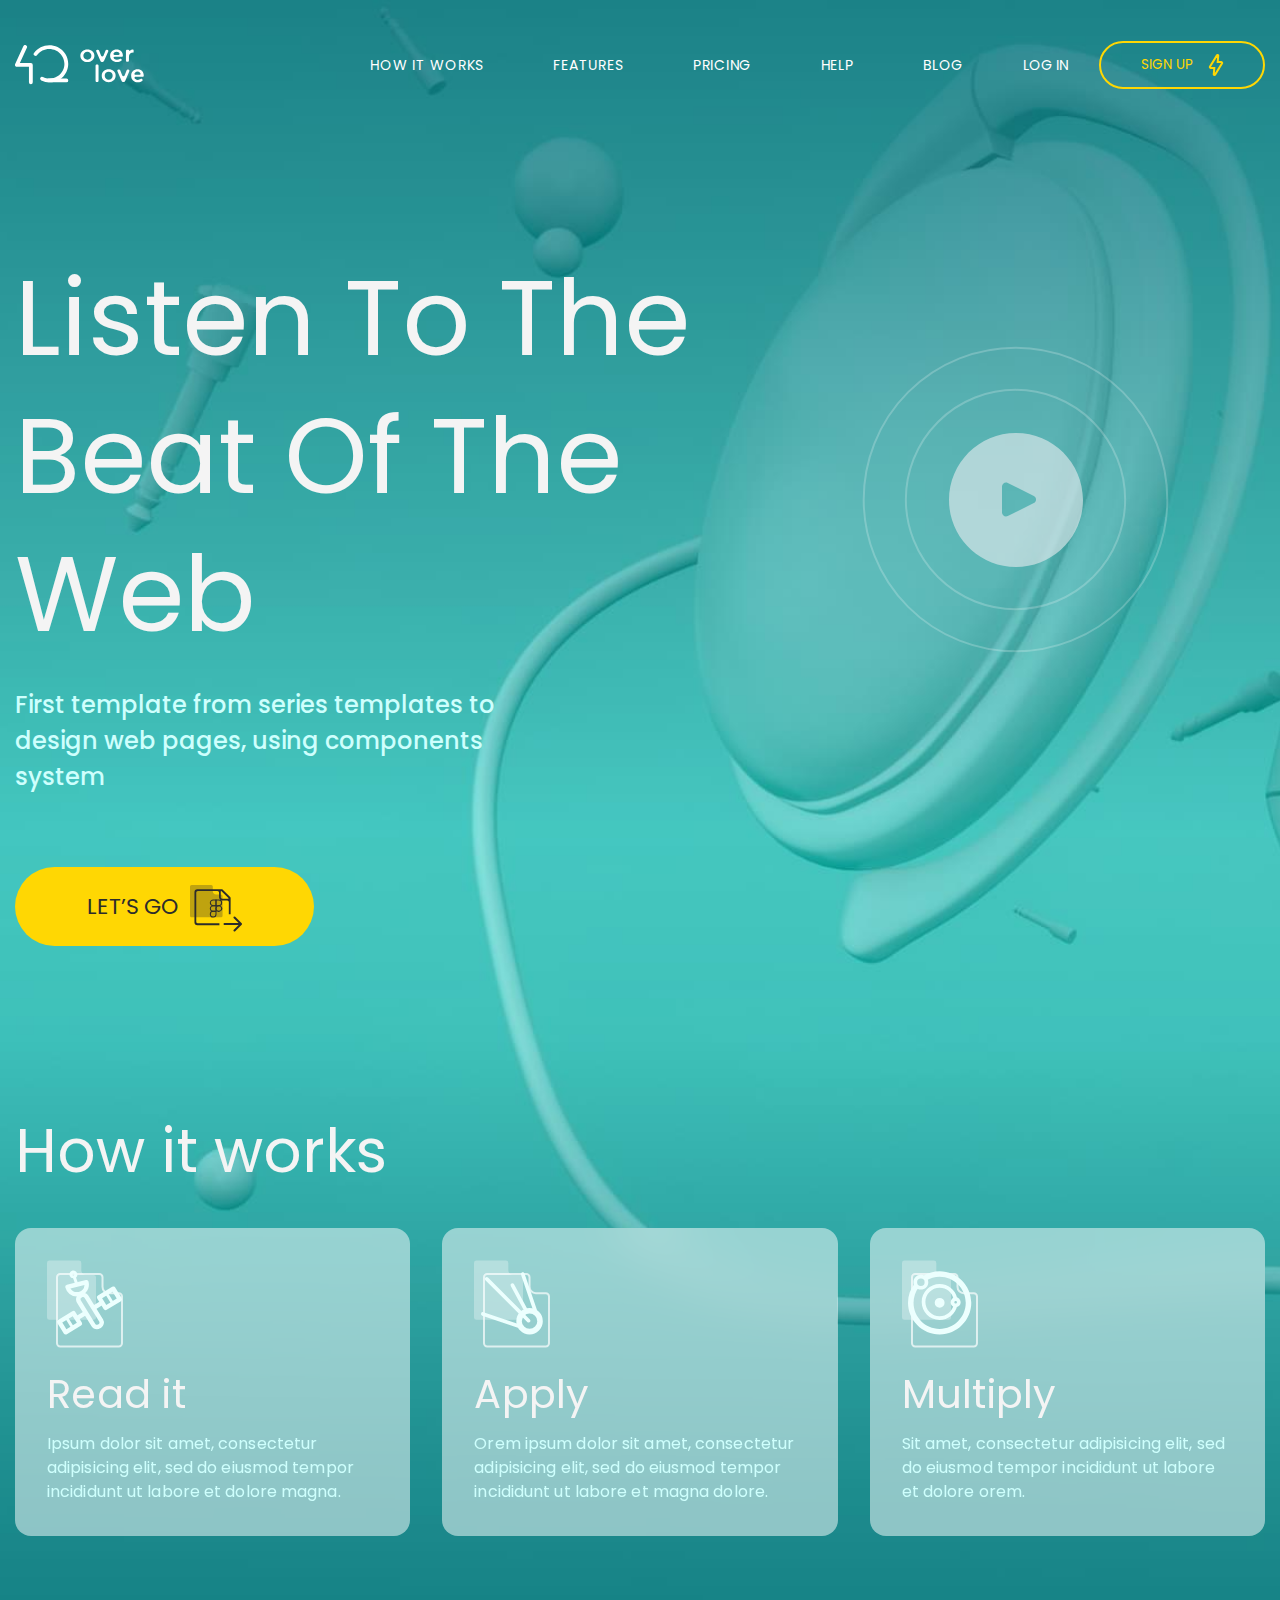
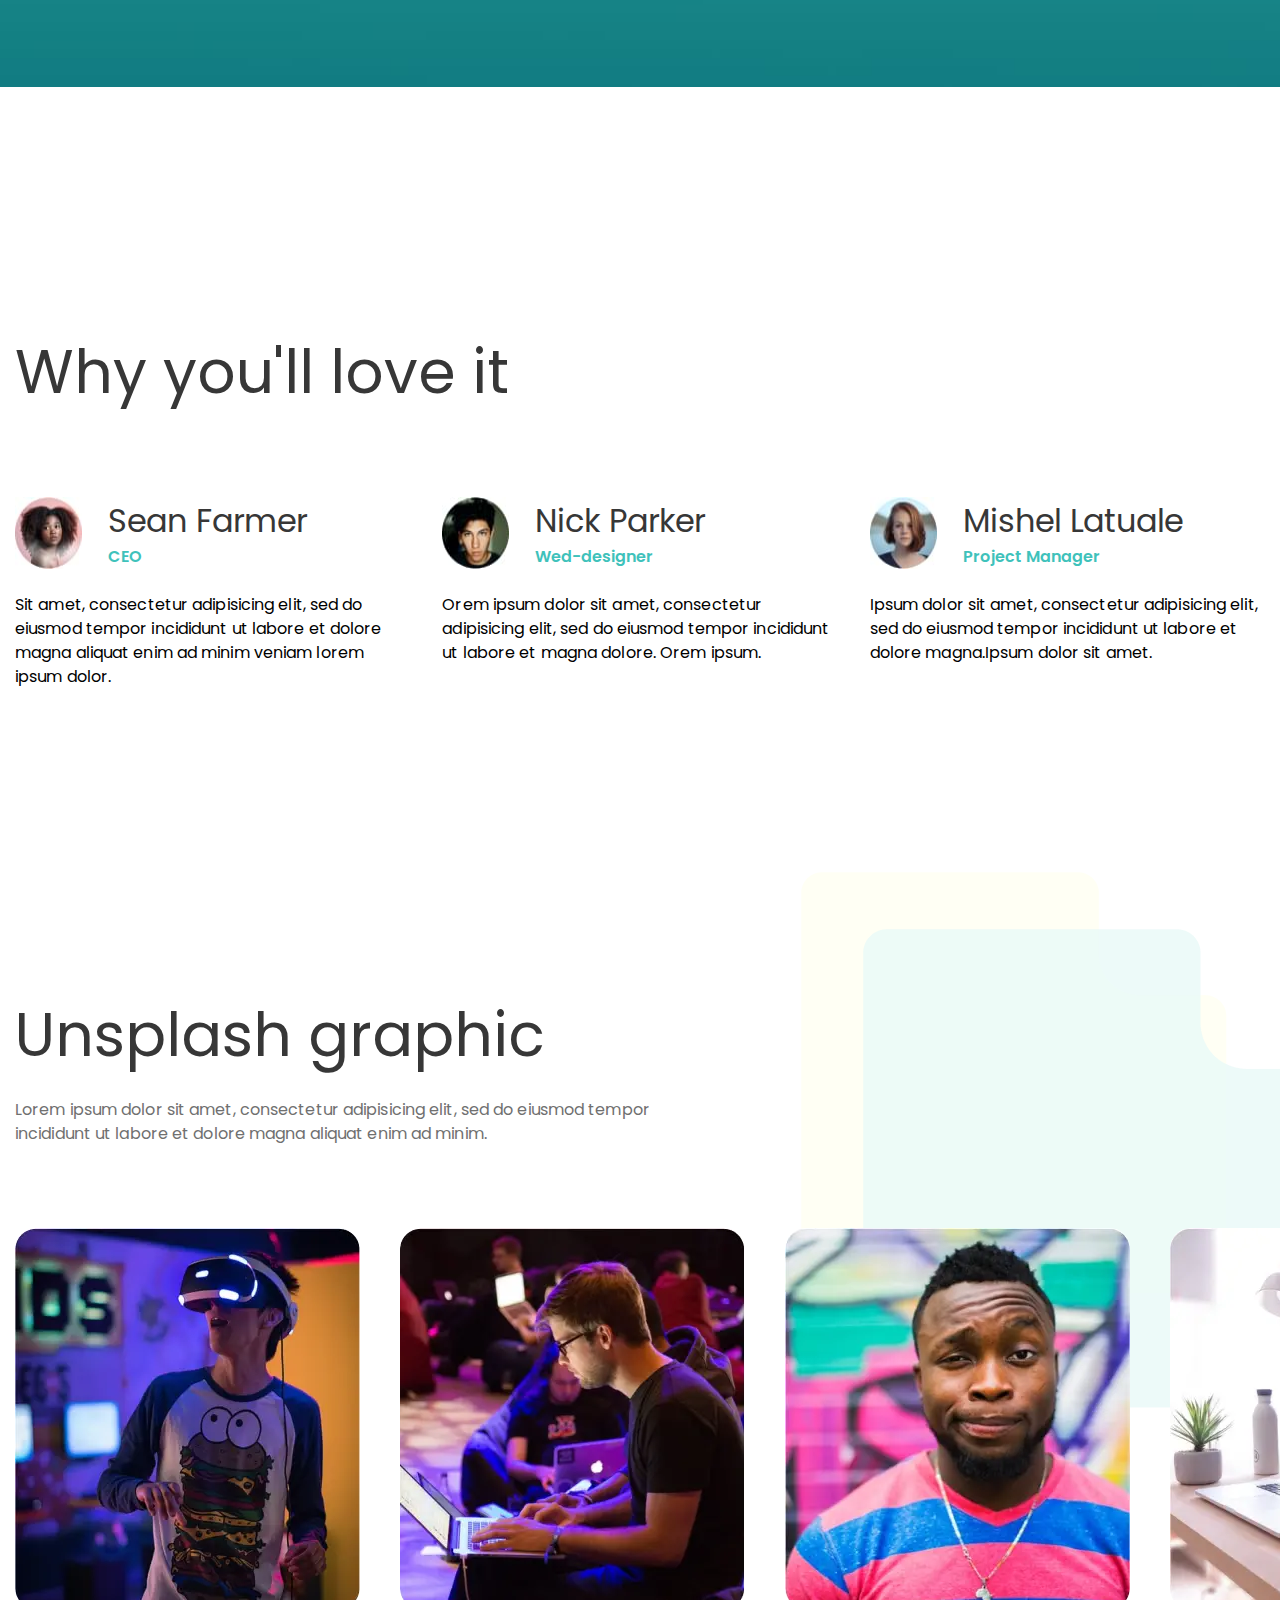
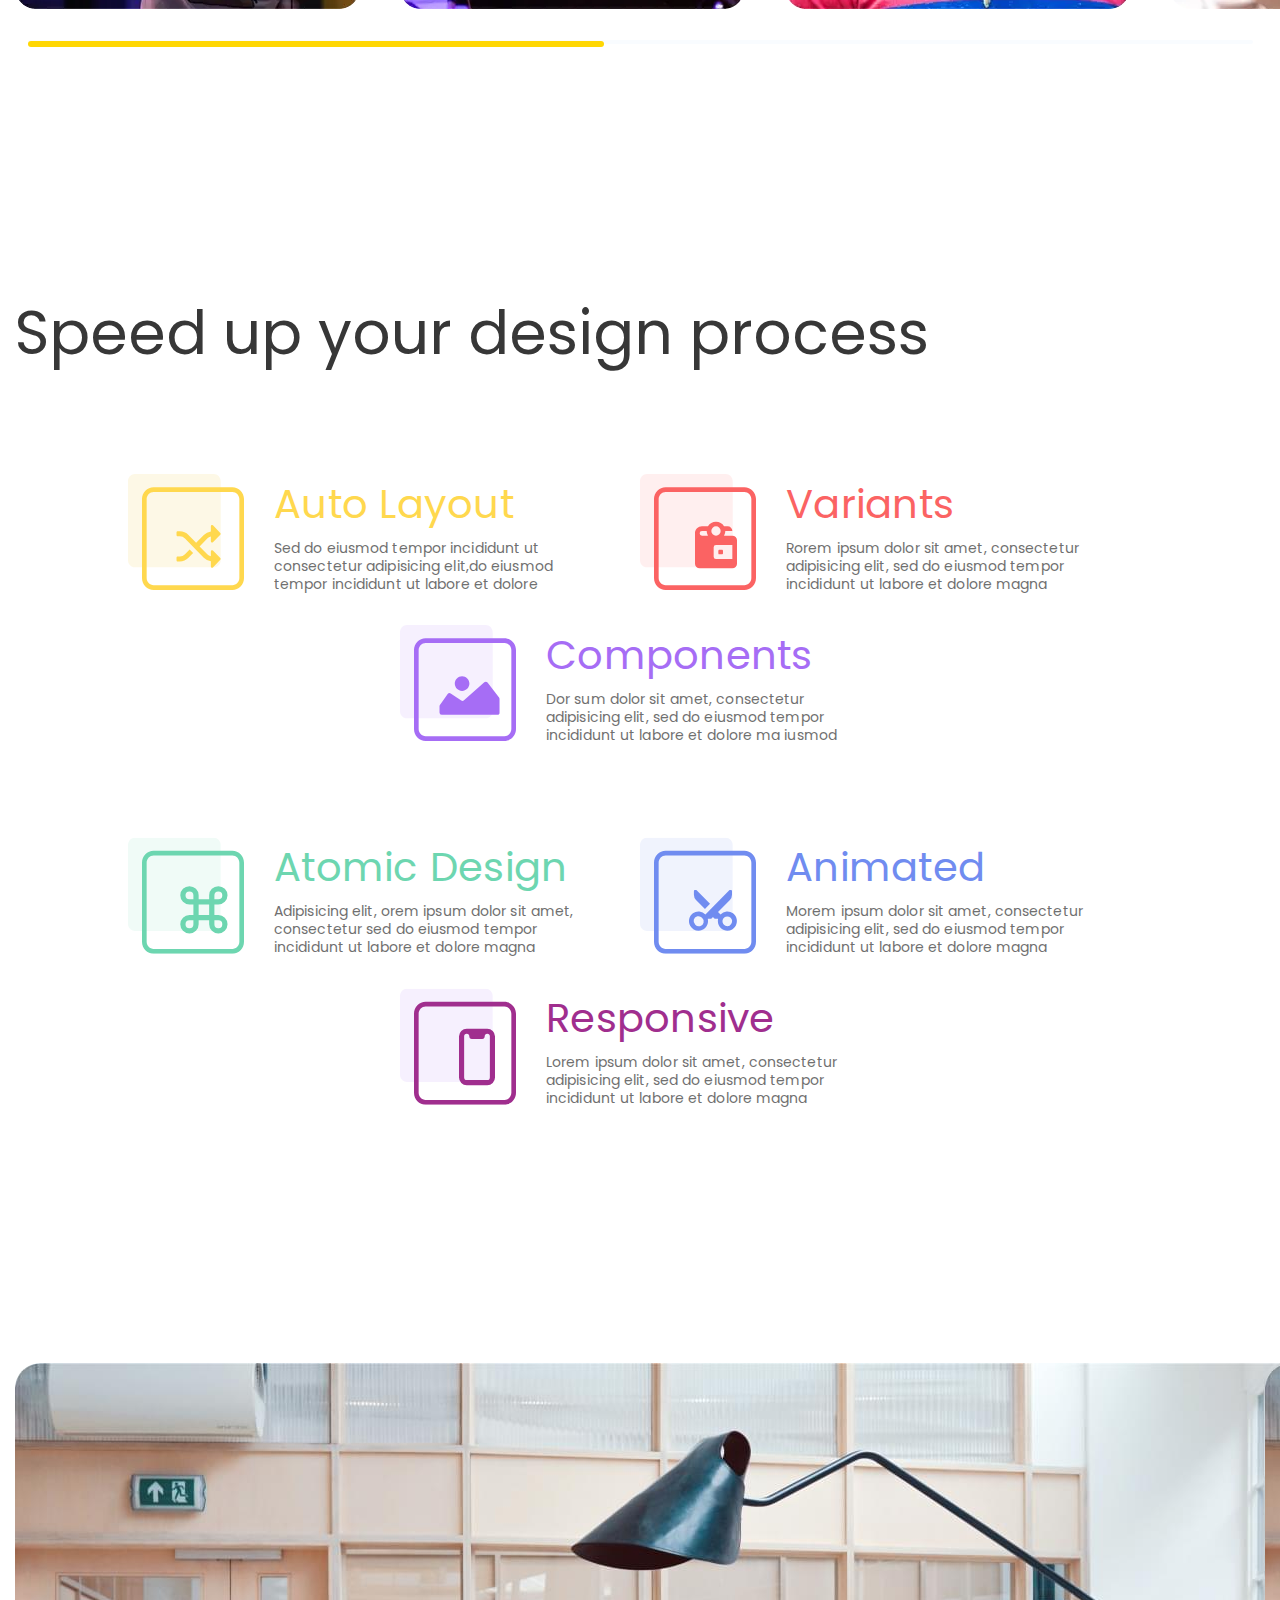
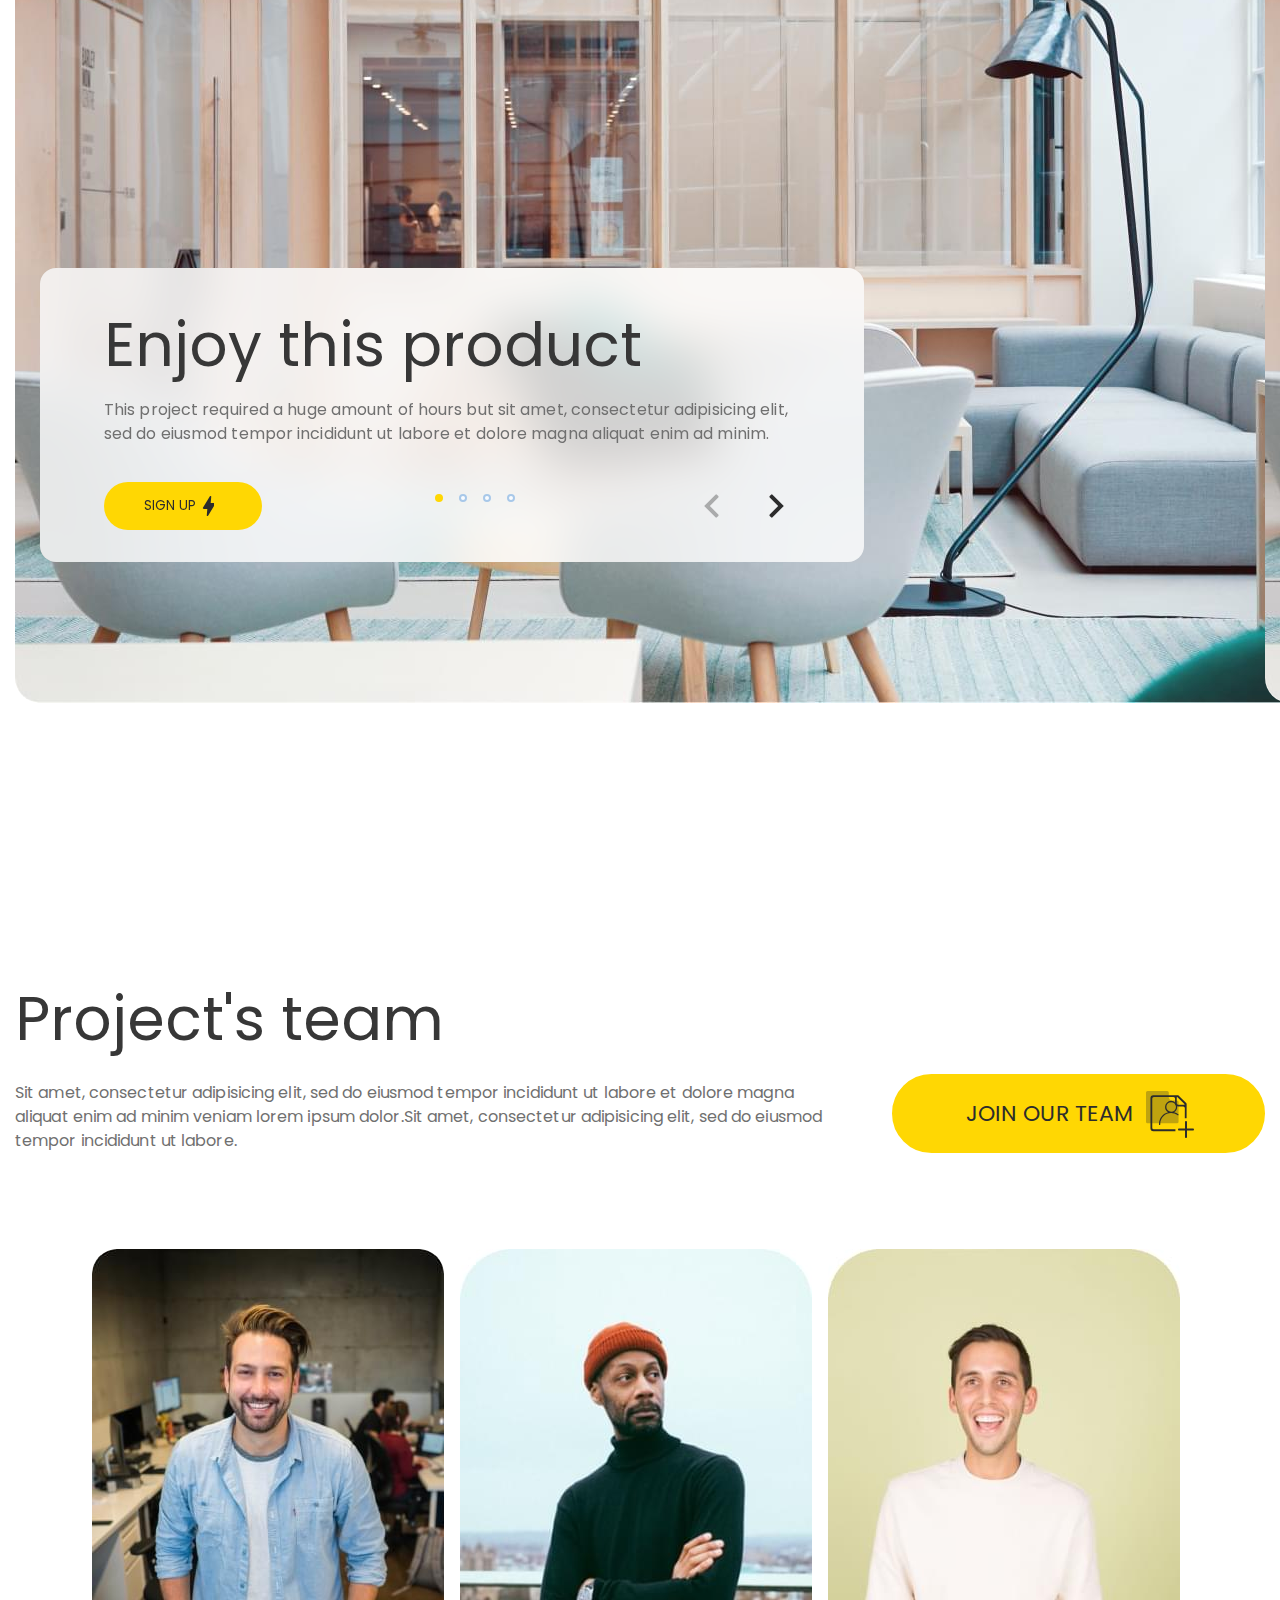
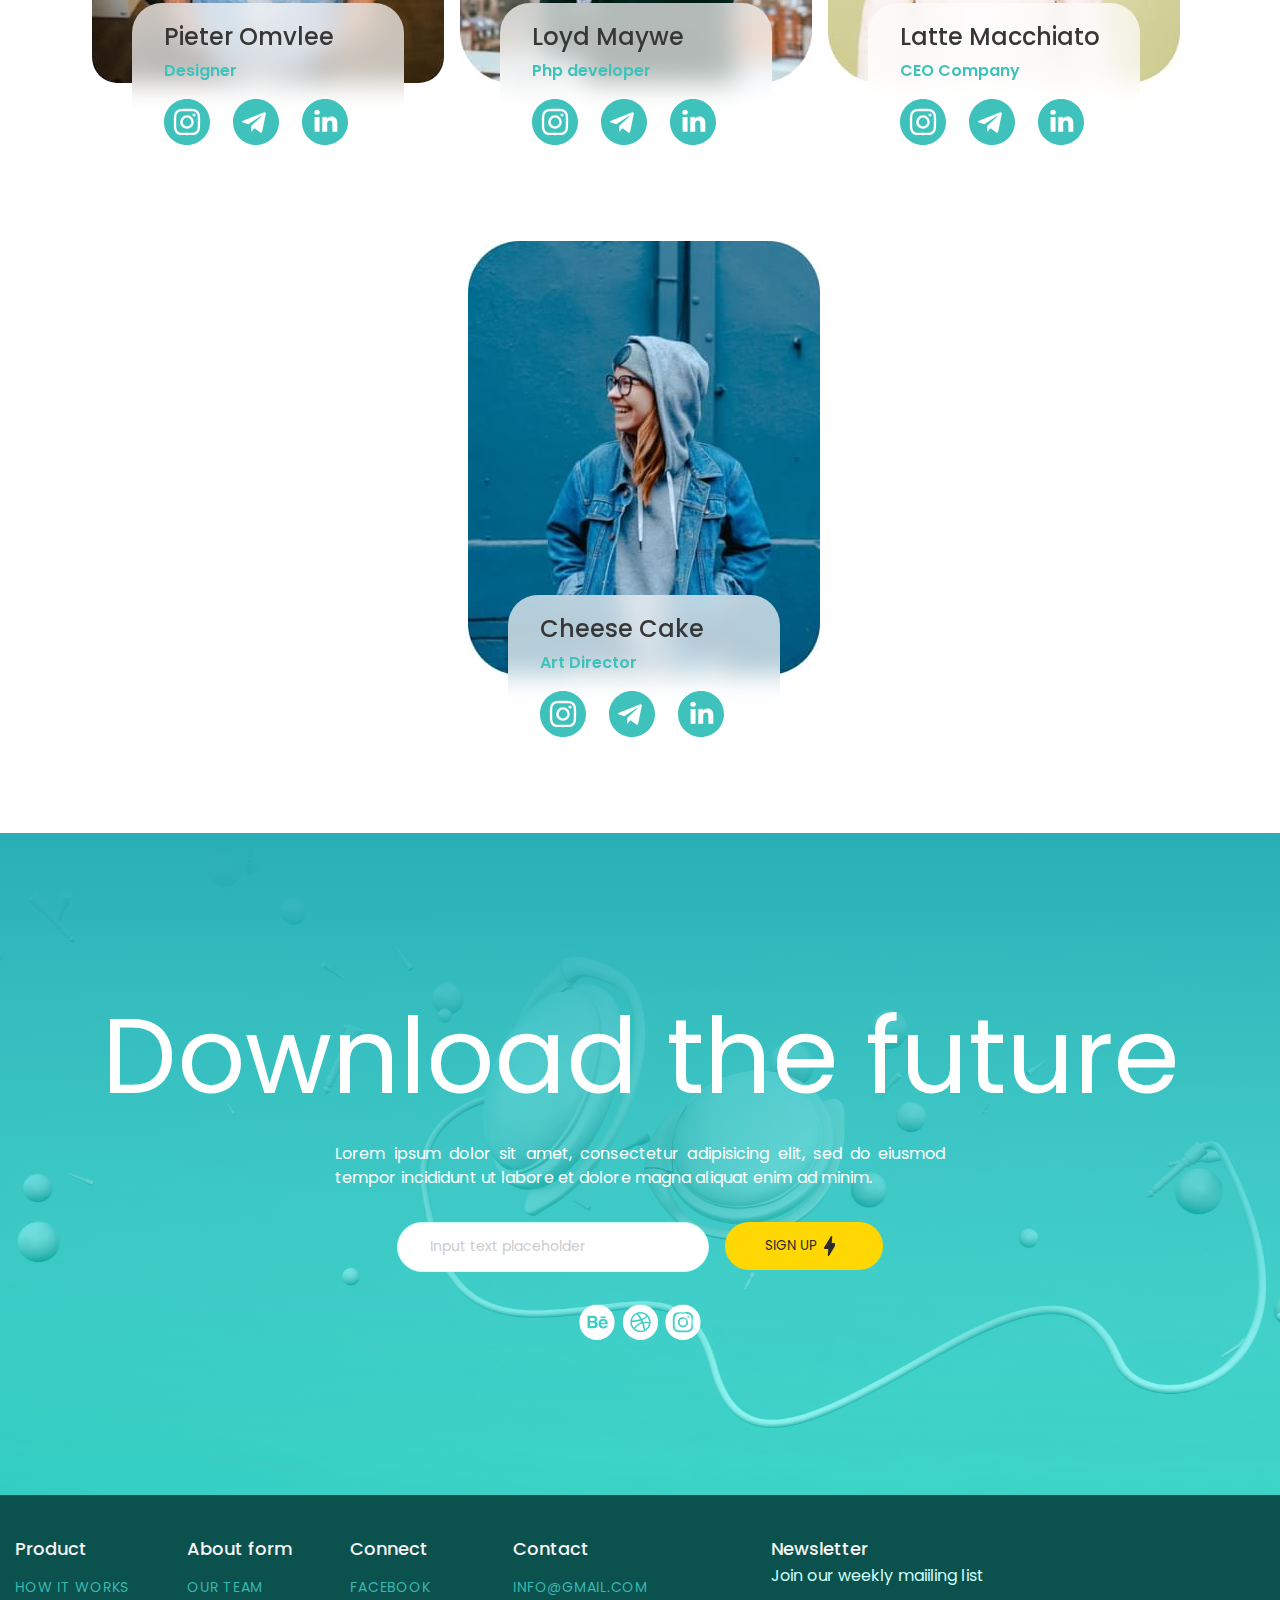
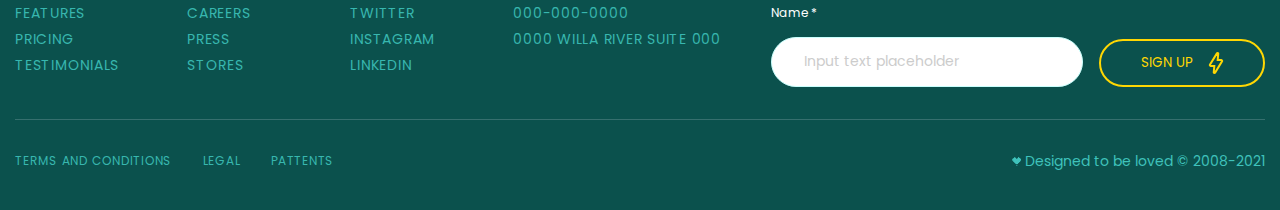
==== commit a66a0a27: "OverLove" ====
--- a/OverLove/index.html
+++ b/OverLove/index.html
@@ -6,7 +6,7 @@
 	<meta name="viewport" content="width=device-width, initial-scale=1.0">
 	<link rel="stylesheet" href="https://unpkg.com/swiper/swiper-bundle.min.css" />
 	<link rel="stylesheet" href="css/style.min.css">
-	<title>Over love, Listen To The Beat Of The Web</title>
+	<title>Over Love, Listen To The Beat Of The Web</title>
 </head>
 
 <body>
@@ -74,19 +74,19 @@
 					<h2 class="card__title title">How it works</h2>
 					<div class="card__wrapper">
 						<div class="card__block">
-							<div class="card__image"><img src="/img/card-img-1.svg" alt=""></div>
+							<div class="card__image"><img src="img/card-img-1.svg" alt=""></div>
 							<h3 class="card__sub-title">Read it</h3>
 							<p class="card__text">Ipsum dolor sit amet, consectetur adipisicing elit, sed do eiusmod tempor
 								incididunt ut labore et dolore magna.</p>
 						</div>
 						<div class="card__block">
-							<div class="card__image"><img src="/img/card-img-2.svg" alt=""></div>
+							<div class="card__image"><img src="img/card-img-2.svg" alt=""></div>
 							<h3 class="card__sub-title">Apply</h3>
 							<p class="card__text">Orem ipsum dolor sit amet, consectetur adipisicing elit, sed do eiusmod
 								tempor incididunt ut labore et magna dolore.</p>
 						</div>
 						<div class="card__block">
-							<div class="card__image"><img src="/img/card-img-3.svg" alt=""></div>
+							<div class="card__image"><img src="img/card-img-3.svg" alt=""></div>
 							<h3 class="card__sub-title">Multiply</h3>
 							<p class="card__text">Sit amet, consectetur adipisicing elit, sed do eiusmod tempor incididunt ut
 								labore et dolore orem.</p>
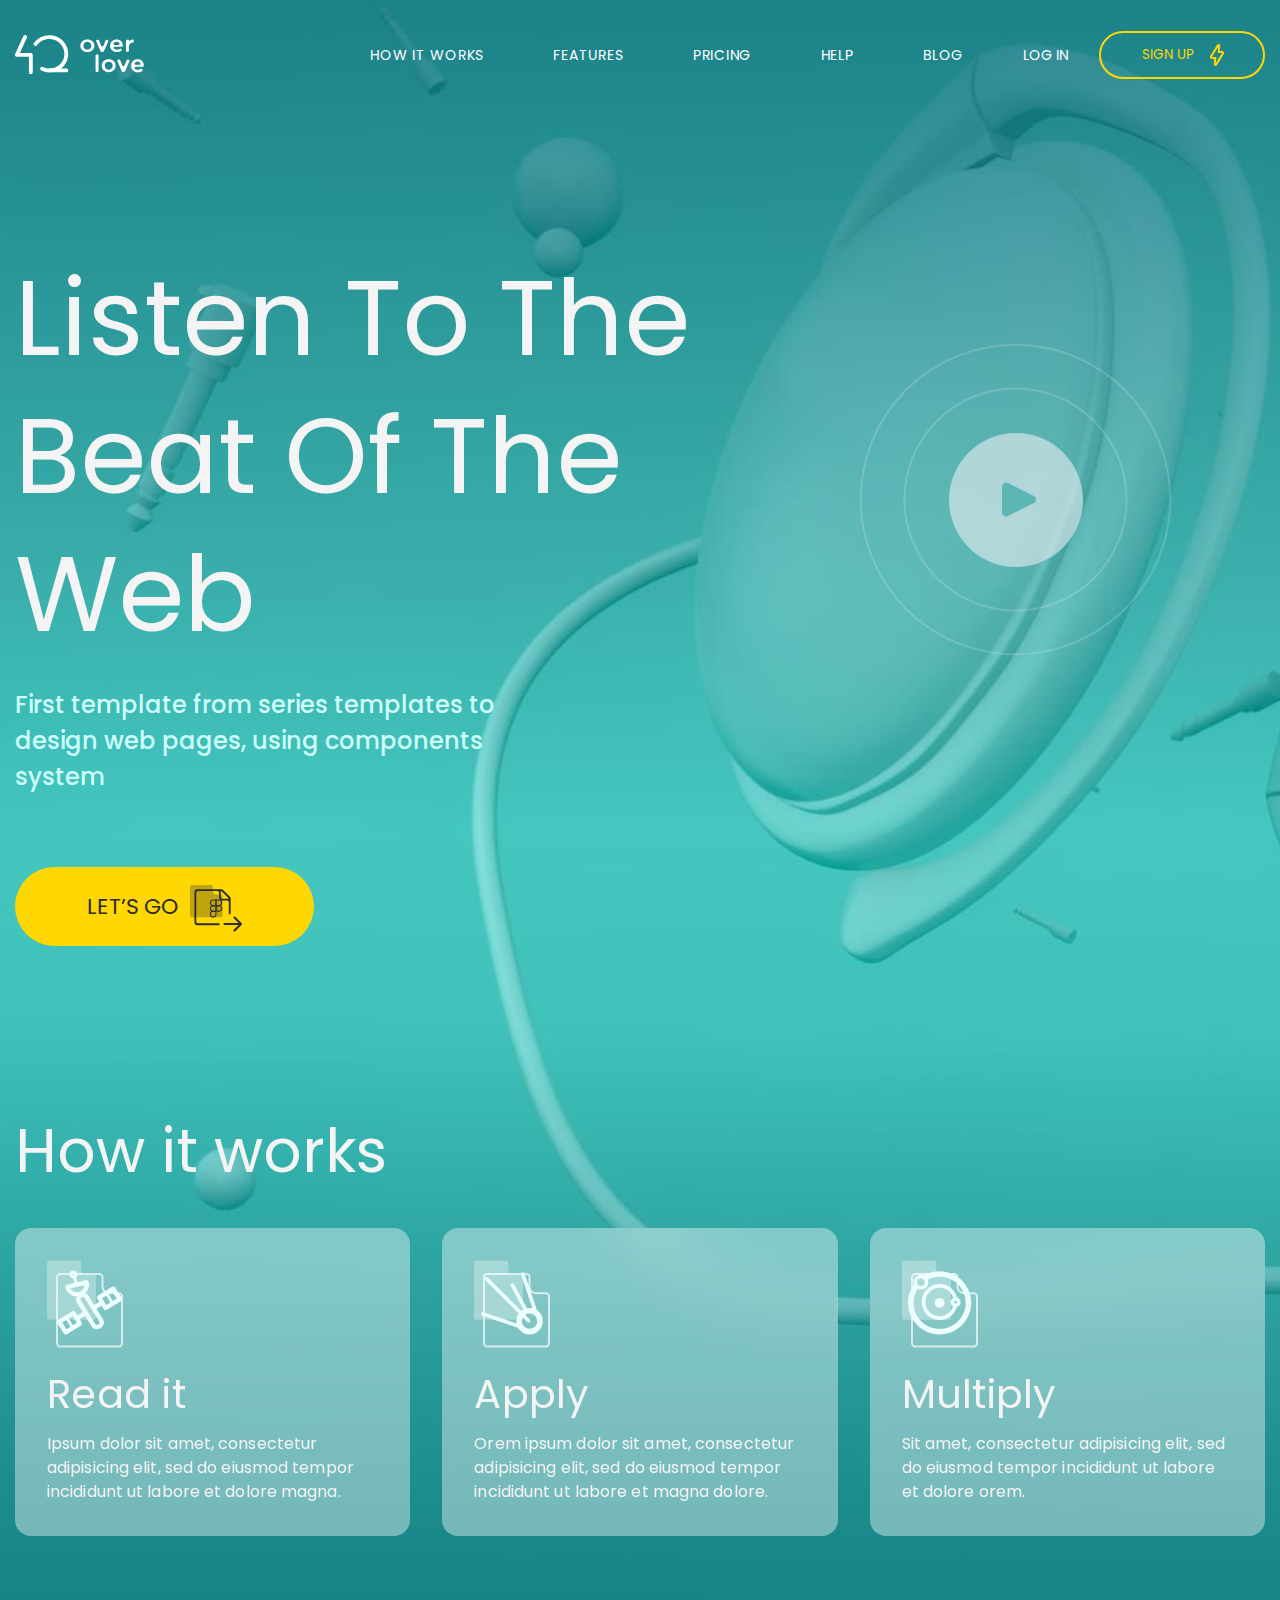
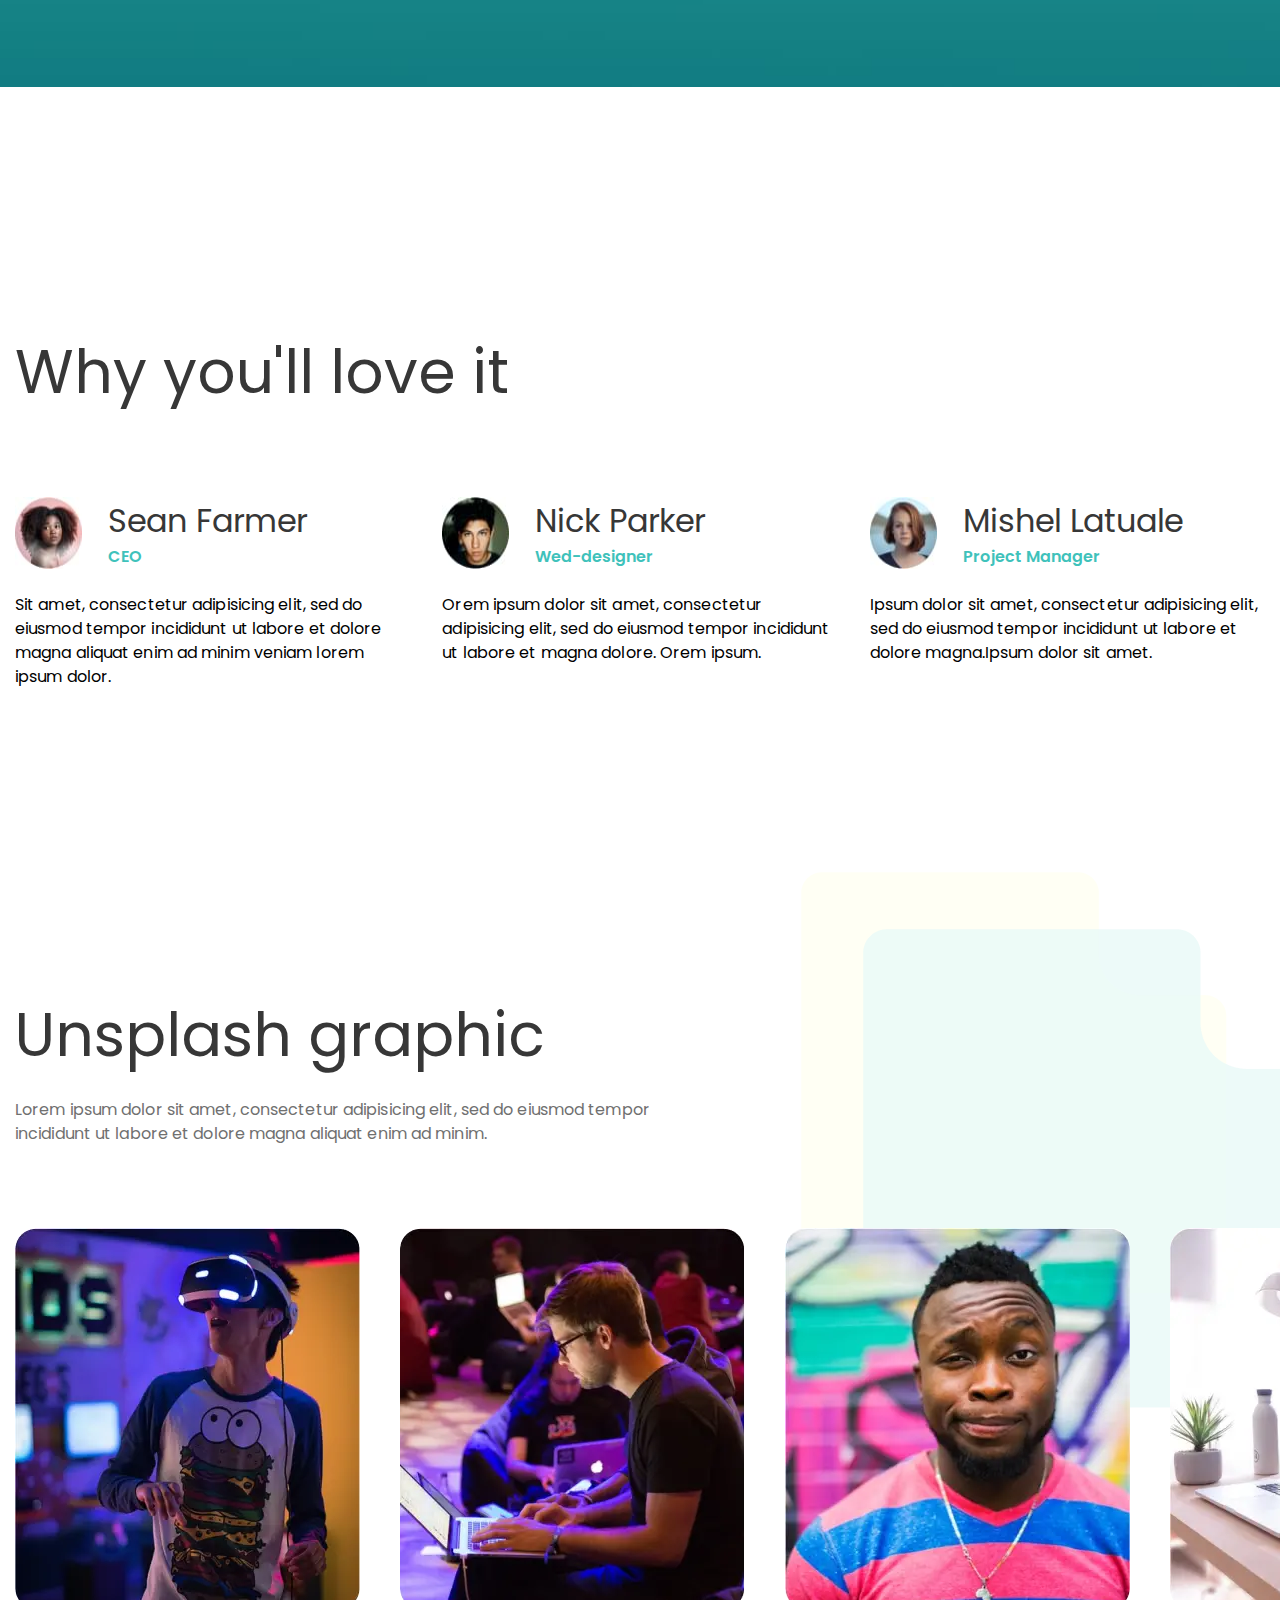
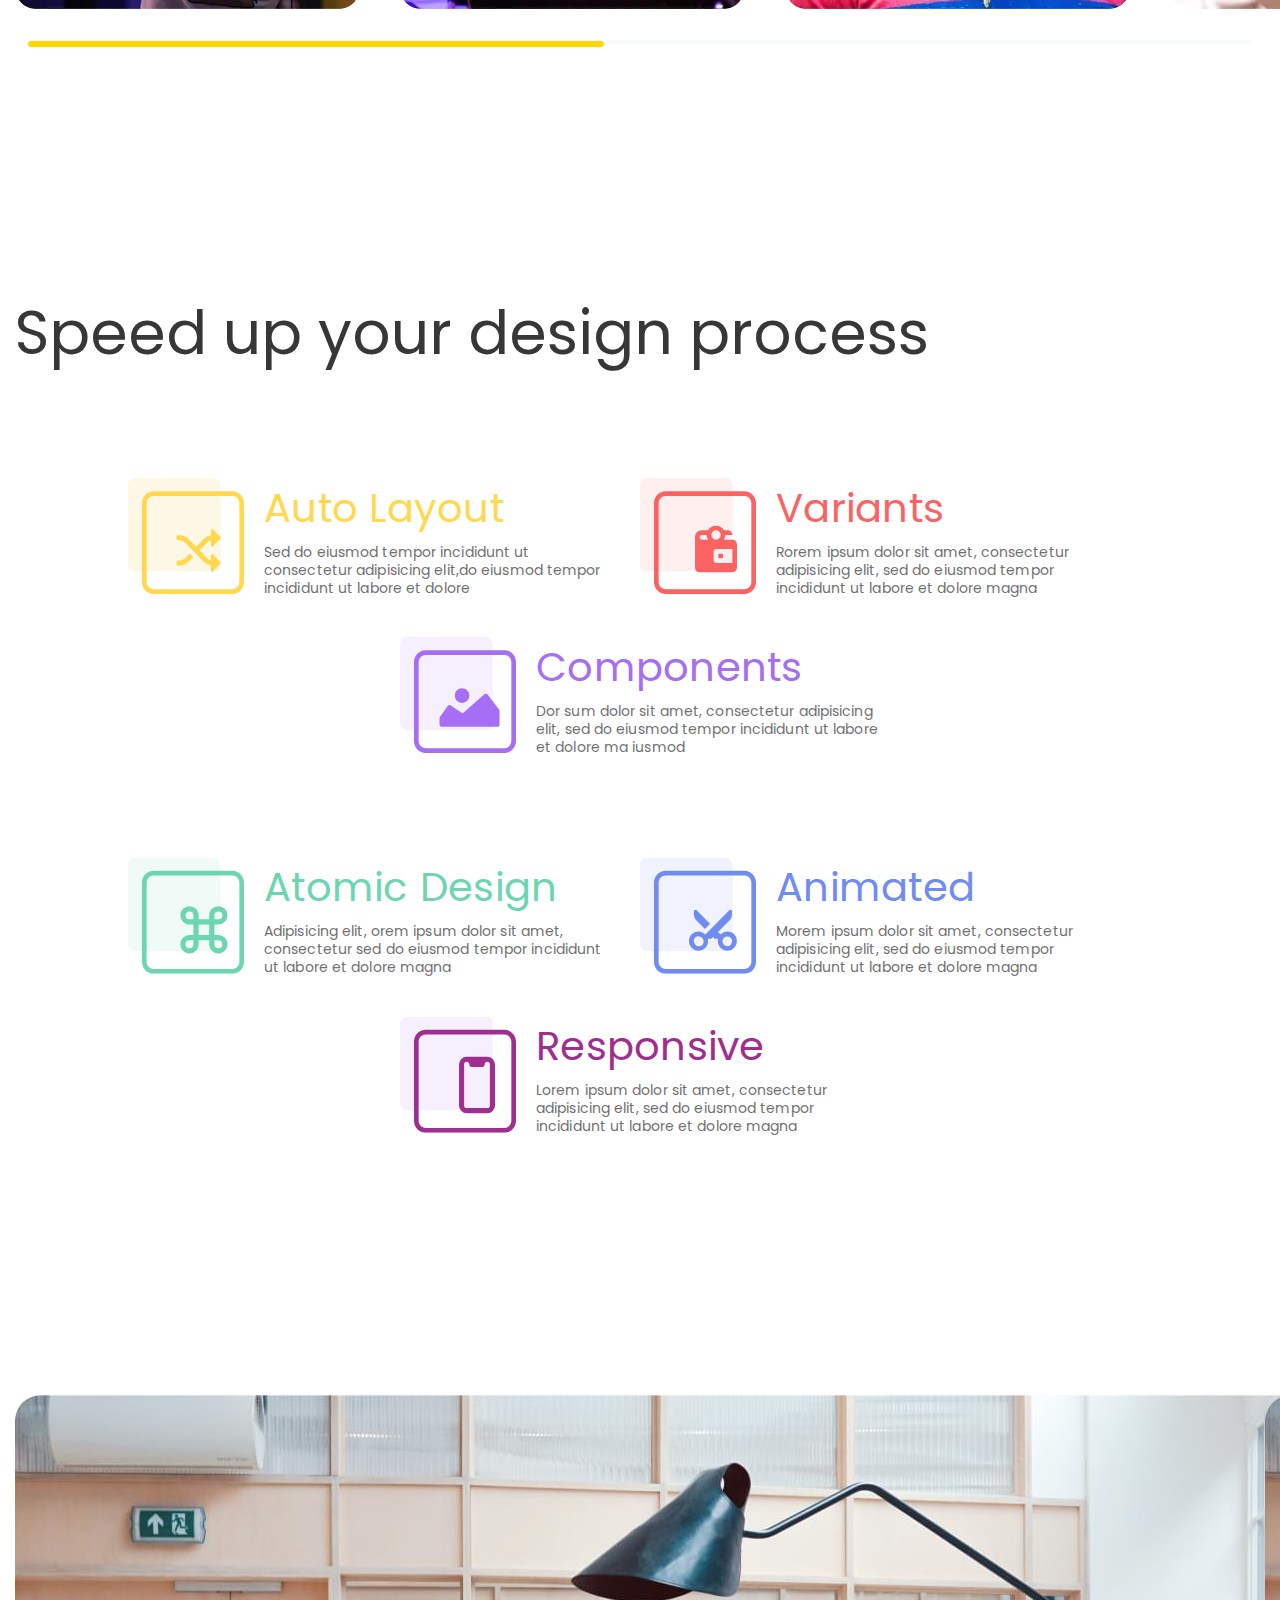
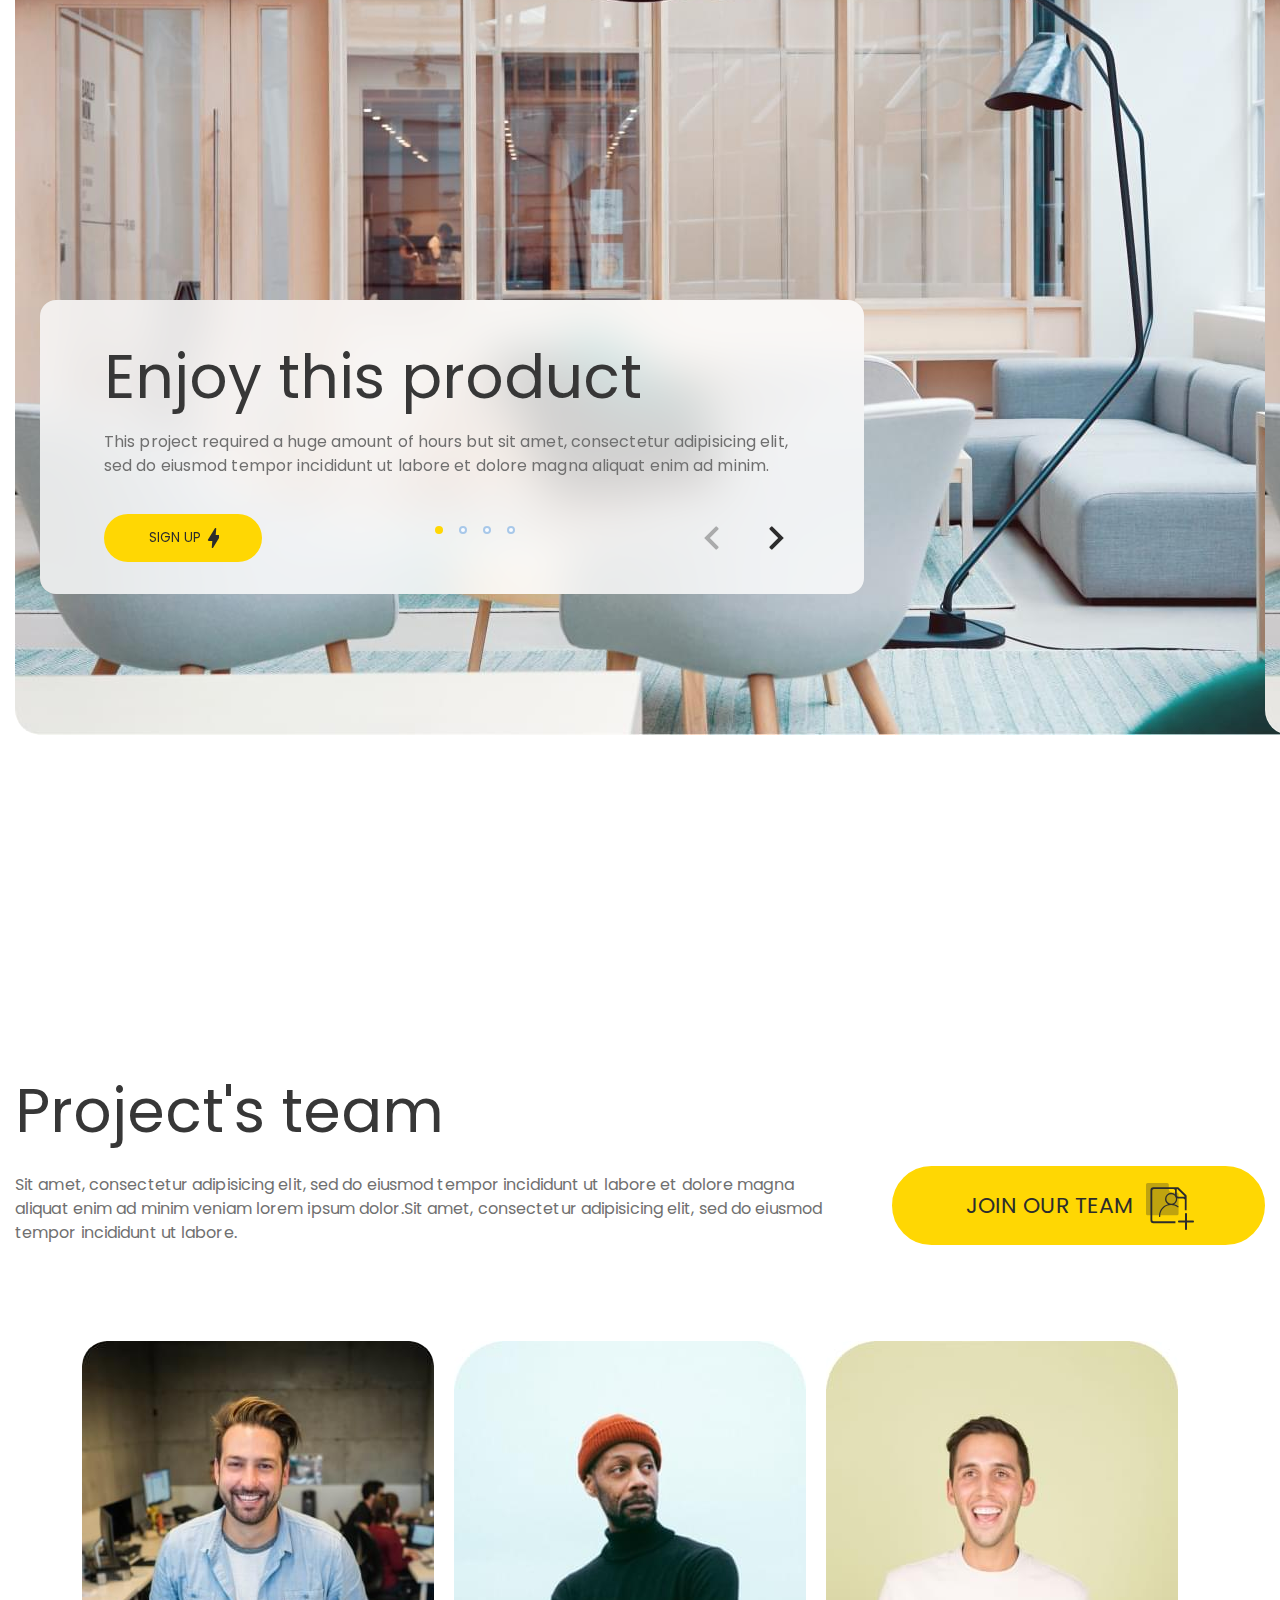
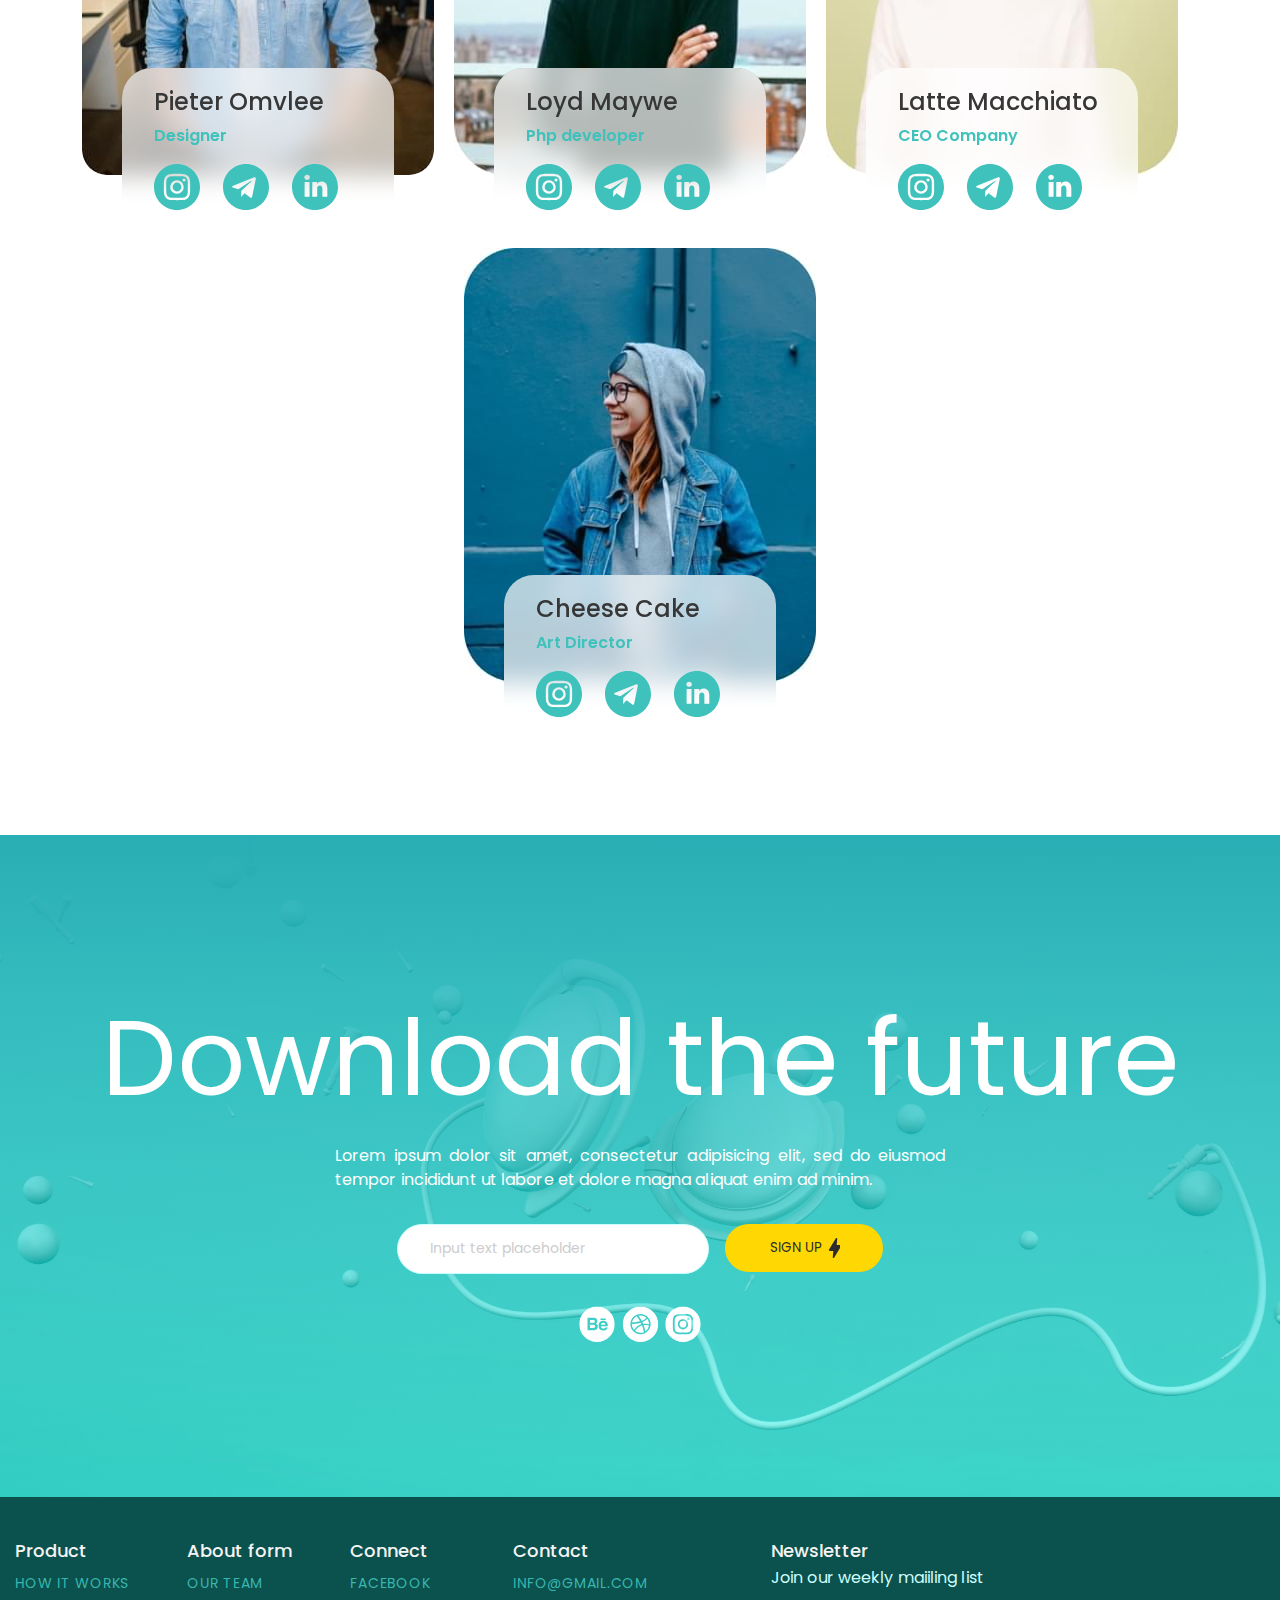
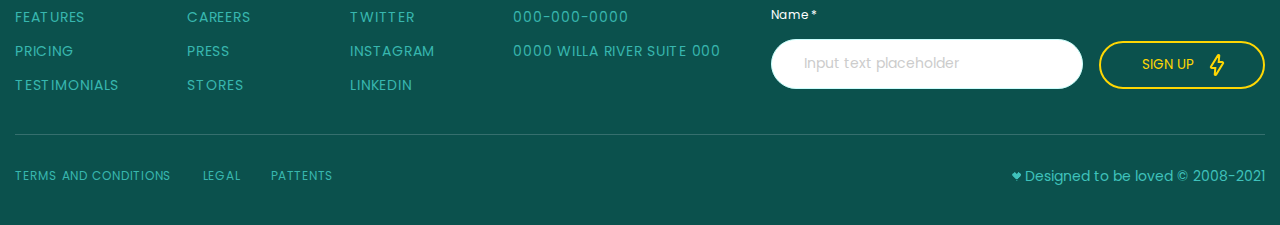
==== commit 9433ab51: "OverLove" ====
--- a/OverLove/index.html
+++ b/OverLove/index.html
@@ -1,9 +1,9 @@
 <!DOCTYPE html>
-<html lang="en">
+<html lang="en" id="overflow">
 
 <head>
 	<meta charset="UTF-8">
-	<meta name="viewport" content="width=device-width, initial-scale=1.0">
+	<meta name="viewport" content="width=device-width, initial-scale=1.0 minimum-scale=1.0, maximum-scale=1.0, user-scalable=no">
 	<link rel="stylesheet" href="https://unpkg.com/swiper/swiper-bundle.min.css" />
 	<link rel="stylesheet" href="css/style.min.css">
 	<title>Over Love, Listen To The Beat Of The Web</title>
@@ -12,16 +12,13 @@
 <body>
 	<div class="wrapper">
 		<header class="header">
-	<div class="container">
-		<div class="header__row">
-			<a href="#" class="header__logo"><img src="img/logo-site.svg" alt="Website logo"></a>
-			<nav class="header__menu menu">
-				<div class="menu__icon menu-icon">
-					<span></span>
-					<span></span>
-					<span></span>
-				</div>
-				<div class="menu__body">
+	<div class="container header__row">
+		<a href="#" class="header__logo"><img src="img/logo-site.svg" alt="Website logo"></a>
+		<nav class="header__menu menu">
+			<div class="menu__icon menu-icon">
+				<span></span>
+			</div>
+			<div class="menu__body">
 				<ul class="menu__list">
 					<li><a href="" class="menu__link">How it Works</a></li>
 					<li><a href="" class="menu__link">Features</a></li>
@@ -34,8 +31,7 @@
 					<button type="button" class="account__sign-up button-two"><a href="">Sign Up</a></button>
 				</div>
 			</div>
-			</nav>
-		</div>
+		</nav>
 	</div>
 </header>
 		<section class="hero">
@@ -366,6 +362,9 @@
 						<a href="" class="footer__link">Product</a>
 						<span class="footer__arrow"></span>
 						<ul class="footer__sub-list">
+							<!-- <div class="close-icon">
+								<svg fill="#38b7af" height="512px" id="Layer_1" style="enable-background:new 0 0 512 512;" version="1.1" viewBox="0 0 512 512" width="512px" xml:space="preserve" xmlns="http://www.w3.org/2000/svg" xmlns:xlink="http://www.w3.org/1999/xlink"><path d="M443.6,387.1L312.4,255.4l131.5-130c5.4-5.4,5.4-14.2,0-19.6l-37.4-37.6c-2.6-2.6-6.1-4-9.8-4c-3.7,0-7.2,1.5-9.8,4  L256,197.8L124.9,68.3c-2.6-2.6-6.1-4-9.8-4c-3.7,0-7.2,1.5-9.8,4L68,105.9c-5.4,5.4-5.4,14.2,0,19.6l131.5,130L68.4,387.1  c-2.6,2.6-4.1,6.1-4.1,9.8c0,3.7,1.4,7.2,4.1,9.8l37.4,37.6c2.7,2.7,6.2,4.1,9.8,4.1c3.5,0,7.1-1.3,9.8-4.1L256,313.1l130.7,131.1  c2.7,2.7,6.2,4.1,9.8,4.1c3.5,0,7.1-1.3,9.8-4.1l37.4-37.6c2.6-2.6,4.1-6.1,4.1-9.8C447.7,393.2,446.2,389.7,443.6,387.1z"/></svg>
+							</div> -->
 							<li>
 								<a href="#" class="footer__sub-link">How it works</a>
 							</li>
@@ -386,6 +385,9 @@
 						<a href="" class="footer__link">About form</a>
 						<span class="footer__arrow"></span>
 						<ul class="footer__sub-list">
+							<!-- <div class="close-icon">
+								<svg fill="#38b7af" height="512px" id="Layer_1" style="enable-background:new 0 0 512 512;" version="1.1" viewBox="0 0 512 512" width="512px" xml:space="preserve" xmlns="http://www.w3.org/2000/svg" xmlns:xlink="http://www.w3.org/1999/xlink"><path d="M443.6,387.1L312.4,255.4l131.5-130c5.4-5.4,5.4-14.2,0-19.6l-37.4-37.6c-2.6-2.6-6.1-4-9.8-4c-3.7,0-7.2,1.5-9.8,4  L256,197.8L124.9,68.3c-2.6-2.6-6.1-4-9.8-4c-3.7,0-7.2,1.5-9.8,4L68,105.9c-5.4,5.4-5.4,14.2,0,19.6l131.5,130L68.4,387.1  c-2.6,2.6-4.1,6.1-4.1,9.8c0,3.7,1.4,7.2,4.1,9.8l37.4,37.6c2.7,2.7,6.2,4.1,9.8,4.1c3.5,0,7.1-1.3,9.8-4.1L256,313.1l130.7,131.1  c2.7,2.7,6.2,4.1,9.8,4.1c3.5,0,7.1-1.3,9.8-4.1l37.4-37.6c2.6-2.6,4.1-6.1,4.1-9.8C447.7,393.2,446.2,389.7,443.6,387.1z"/></svg>
+							</div> -->
 							<li>
 								<a href="#" class="footer__sub-link">Our team</a>
 							</li>
@@ -406,6 +408,9 @@
 						<a href="" class="footer__link">Connect</a>
 						<span class="footer__arrow"></span>
 						<ul class="footer__sub-list">
+							<!-- <div class="close-icon">
+								<svg fill="#38b7af" height="512px" id="Layer_1" style="enable-background:new 0 0 512 512;" version="1.1" viewBox="0 0 512 512" width="512px" xml:space="preserve" xmlns="http://www.w3.org/2000/svg" xmlns:xlink="http://www.w3.org/1999/xlink"><path d="M443.6,387.1L312.4,255.4l131.5-130c5.4-5.4,5.4-14.2,0-19.6l-37.4-37.6c-2.6-2.6-6.1-4-9.8-4c-3.7,0-7.2,1.5-9.8,4  L256,197.8L124.9,68.3c-2.6-2.6-6.1-4-9.8-4c-3.7,0-7.2,1.5-9.8,4L68,105.9c-5.4,5.4-5.4,14.2,0,19.6l131.5,130L68.4,387.1  c-2.6,2.6-4.1,6.1-4.1,9.8c0,3.7,1.4,7.2,4.1,9.8l37.4,37.6c2.7,2.7,6.2,4.1,9.8,4.1c3.5,0,7.1-1.3,9.8-4.1L256,313.1l130.7,131.1  c2.7,2.7,6.2,4.1,9.8,4.1c3.5,0,7.1-1.3,9.8-4.1l37.4-37.6c2.6-2.6,4.1-6.1,4.1-9.8C447.7,393.2,446.2,389.7,443.6,387.1z"/></svg>
+							</div> -->
 							<li>
 								<a href="#" class="footer__sub-link">Facebook</a>
 							</li>
@@ -426,6 +431,9 @@
 						<a href="#" class="footer__link">Contact</a>
 						<span class="footer__arrow"></span>
 						<ul class="footer__sub-list">
+							<!-- <div class="close-icon">
+								<svg fill="#38b7af" height="512px" id="Layer_1" style="enable-background:new 0 0 512 512;" version="1.1" viewBox="0 0 512 512" width="512px" xml:space="preserve" xmlns="http://www.w3.org/2000/svg" xmlns:xlink="http://www.w3.org/1999/xlink"><path d="M443.6,387.1L312.4,255.4l131.5-130c5.4-5.4,5.4-14.2,0-19.6l-37.4-37.6c-2.6-2.6-6.1-4-9.8-4c-3.7,0-7.2,1.5-9.8,4  L256,197.8L124.9,68.3c-2.6-2.6-6.1-4-9.8-4c-3.7,0-7.2,1.5-9.8,4L68,105.9c-5.4,5.4-5.4,14.2,0,19.6l131.5,130L68.4,387.1  c-2.6,2.6-4.1,6.1-4.1,9.8c0,3.7,1.4,7.2,4.1,9.8l37.4,37.6c2.7,2.7,6.2,4.1,9.8,4.1c3.5,0,7.1-1.3,9.8-4.1L256,313.1l130.7,131.1  c2.7,2.7,6.2,4.1,9.8,4.1c3.5,0,7.1-1.3,9.8-4.1l37.4-37.6c2.6-2.6,4.1-6.1,4.1-9.8C447.7,393.2,446.2,389.7,443.6,387.1z"/></svg>
+							</div> -->
 							<li>
 								<a href="#" class="footer__sub-link">info@gmail.com</a>
 							</li>
--- a/OverLove/css/style.min.css
+++ b/OverLove/css/style.min.css
@@ -1 +1 @@
-@charset "UTF-8";@import url(https://fonts.googleapis.com/css?family=Poppins:regular,400,500,600&display=swap);.header{position:absolute;z-index:10;width:100%;padding-top:40px}.header__row{display:-webkit-box;display:-ms-flexbox;display:flex;-webkit-box-align:center;-ms-flex-align:center;align-items:center;-webkit-box-pack:justify;-ms-flex-pack:justify;justify-content:space-between;min-height:50px}.menu{display:-webkit-box;display:-ms-flexbox;display:flex;min-height:50px}.menu__body{display:-webkit-box;display:-ms-flexbox;display:flex}.menu__list{display:-webkit-box;display:-ms-flexbox;display:flex;width:613px;-webkit-box-align:center;-ms-flex-align:center;align-items:center;-webkit-box-pack:justify;-ms-flex-pack:justify;justify-content:space-between;margin-left:10px}.menu__list li:last-child{padding-right:20px}.menu__link{color:#ffff;letter-spacing:.75px;text-transform:uppercase;-webkit-transition:all .4s ease-out;-o-transition:all .4s ease-out;transition:all .4s ease-out}.account{display:-webkit-box;display:-ms-flexbox;display:flex;-webkit-box-flex:0;-ms-flex:0 0 266px;flex:0 0 266px;-webkit-box-align:center;-ms-flex-align:center;align-items:center;margin-left:16px;-webkit-box-pack:justify;-ms-flex-pack:justify;justify-content:space-between}.account__login{text-transform:uppercase;color:#ffff;margin:0 24px;-webkit-transition:all .3s ease-out;-o-transition:all .3s ease-out;transition:all .3s ease-out}.account__login:hover{color:#ffd703;-webkit-transform:translate(0,-2px);-ms-transform:translate(0,-2px);transform:translate(0,-2px)}.footer{padding:40px 0;background:#0b514d}.footer__top{display:-webkit-box;display:-ms-flexbox;display:flex;-webkit-box-pack:justify;-ms-flex-pack:justify;justify-content:space-between;margin-bottom:32px}.footer__links-wrapper{display:-webkit-box;display:-ms-flexbox;display:flex;-webkit-box-pack:justify;-ms-flex-pack:justify;justify-content:space-between;max-width:960px;width:100%}.footer__list{min-width:105px;margin-right:15px}.footer__list:last-child{margin-right:0}.footer__link{font-weight:500;font-size:18px;line-height:27px;color:#f4f4f4}.footer__arrow{display:none}.footer__sub-list li{margin:8px 0}.footer__sub-list li:first-child{margin-top:16px}.footer__sub-link{line-height:18px;letter-spacing:.75px;text-transform:uppercase;color:#38b7af;-webkit-transition:color .3s ease 0s;-o-transition:color .3s ease 0s;transition:color .3s ease 0s}.footer__sub-link:hover{color:#f4f4f4}body._mobile .footer__links-wrapper{-webkit-box-orient:vertical;-webkit-box-direction:normal;-ms-flex-direction:column;flex-direction:column}body._mobile .footer__arrow{display:block;margin:10px 0 0 8px;width:0;height:0;border-bottom:5px solid transparent;border-left:10px solid #fff;border-top:5px solid transparent;cursor:pointer;-webkit-transition:-webkit-transform .3s ease 0s;transition:-webkit-transform .3s ease 0s;-o-transition:transform .3s ease 0s;transition:transform .3s ease 0s;transition:transform .3s ease 0s,-webkit-transform .3s ease 0s}body._mobile .footer__list li._active .footer__arrow{-webkit-transform:rotate(180deg);-ms-transform:rotate(180deg);transform:rotate(180deg)}body._mobile .footer__list>li{position:relative;display:-webkit-box;display:-ms-flexbox;display:flex;min-height:80px}body._mobile .footer__list li._active .footer__sub-list{opacity:1;visibility:visible;pointer-events:all}body._mobile .footer__sub-list{position:absolute;background:rgba(255,255,255,.8);-webkit-backdrop-filter:blur(50px);backdrop-filter:blur(50px);-webkit-transition:opacity .3s;-o-transition:opacity .3s;transition:opacity .3s;border-radius:25px;padding:10px;left:140px;top:-70%;opacity:0;visibility:hidden;pointer-events:none}.newsletter{display:-webkit-box;display:-ms-flexbox;display:flex;-webkit-box-orient:vertical;-webkit-box-direction:normal;-ms-flex-direction:column;flex-direction:column;max-width:494px;width:100%;margin-left:50px}.newsletter__title{font-weight:500;font-size:18px;line-height:27px;color:#f4f4f4;margin-bottom:2px}.newsletter__text{font-size:16px;line-height:24px;letter-spacing:.1px;color:#cefffd;margin-bottom:16px}.newsletter__subscribe-block{display:-webkit-box;display:-ms-flexbox;display:flex;-webkit-box-pack:justify;-ms-flex-pack:justify;justify-content:space-between}.newsletter__fieldset{display:-webkit-box;display:-ms-flexbox;display:flex;-webkit-box-orient:vertical;-webkit-box-direction:normal;-ms-flex-direction:column;flex-direction:column;max-width:312px;min-width:240px;width:100%}.newsletter__input-title{font-size:12px;line-height:18px;color:#fff;margin-bottom:15px}.newsletter__button{margin-left:16px;-ms-flex-item-align:end;align-self:flex-end}.copyright-block{display:-webkit-box;display:-ms-flexbox;display:flex;-webkit-box-orient:vertical;-webkit-box-direction:normal;-ms-flex-direction:column;flex-direction:column;-webkit-box-pack:justify;-ms-flex-pack:justify;justify-content:space-between;min-height:51px;height:100%}.copyright-block__top-line{width:100%;height:1px;background:#e5edf5;opacity:.2}.copyright-block__content{display:-webkit-box;display:-ms-flexbox;display:flex;-webkit-box-pack:justify;-ms-flex-pack:justify;justify-content:space-between;-webkit-box-align:center;-ms-flex-align:center;align-items:center}.copyright-block__list{display:-webkit-box;display:-ms-flexbox;display:flex;-webkit-box-pack:justify;-ms-flex-pack:justify;justify-content:space-between;max-width:319px;width:100%;margin:0 20px 0 0}.copyright-block__list li:nth-child(2){margin:0 10px}.copyright-block__link{font-size:12px;line-height:18px;letter-spacing:.75px;text-transform:uppercase;color:#38b7af}.copyright-block__text{position:relative;color:#3fc2bb}.copyright-block__text::before{content:'';position:absolute;left:-13px;top:3px;width:9px;height:9px;background:url(../img/heart.svg) left no-repeat}.ibg{background-repeat:no-repeat;background-size:cover;background-position:center}*{padding:0;margin:0;border:0}*,:after,:before{-webkit-box-sizing:border-box;box-sizing:border-box}:active,:focus{outline:0}a:active,a:focus{outline:0}aside,footer,header,nav{display:block}body,html{height:100%;width:100%;font-size:100%;line-height:1;font-size:14px;-ms-text-size-adjust:100%;-moz-text-size-adjust:100%;-webkit-text-size-adjust:100%}button,input,textarea{font-family:inherit}input::-ms-clear{display:none}button{cursor:pointer}button::-moz-focus-inner{padding:0;border:0}a,a:visited{text-decoration:none}a:hover{text-decoration:none}ul li{list-style:none}img{vertical-align:top}h1,h2,h3,h4,h5,h6{font-size:inherit;font-weight:400}.bigred{font-size:20px;color:red}.slider{padding:32px 0 21px 0;overflow:visible}.slider__wrapper{padding:18px 0}.slider__item{width:auto}.slider__item img{border-radius:20.317px}.swiper-container-horizontal>.swiper-scrollbar{position:absolute;left:50%;-webkit-transform:translate(-50%,0);-ms-transform:translate(-50%,0);transform:translate(-50%,0);bottom:0;z-index:50;height:8px;max-width:1504px}.swiper-scrollbar{background-color:#f9fcff;border-radius:4px}.swiper-scrollbar-drag{top:1px;background-color:#ffd703;border-radius:4px;height:6px;cursor:pointer}body,html{scroll-behavior:smooth;text-rendering:optimizeSpeed;font-family:Poppins}body_lock,html_lock{overflow:hidden}.wrapper{overflow:hidden;min-height:100%}.container{width:calc(100vw - 30px);max-width:1504px;margin:0 auto;position:relative}.title{font-size:60px;line-height:90px;font-weight:400;color:#373737}.button{position:relative;display:-webkit-box;display:-ms-flexbox;display:flex;-webkit-box-align:center;-ms-flex-align:center;align-items:center;max-width:158px;min-width:158px;background-color:#ffd703;height:48px;border-radius:1000px;padding:0 40px}.button a{color:#2c2c2c;text-transform:uppercase}.button a::after{content:"";position:absolute;background:url(../img/flash-black.svg) no-repeat;width:12px;height:20px;margin-left:6px}.button-two{position:relative;display:-webkit-box;display:-ms-flexbox;display:flex;-webkit-box-align:center;-ms-flex-align:center;align-items:center;min-width:166px;min-height:48px;border:2px solid #ffd703;padding:0 40px;border-radius:100px;background-color:transparent;-webkit-transition:all .4s ease-out;-o-transition:all .4s ease-out;transition:all .4s ease-out}.button-two:hover{background-color:rgba(255,215,3,.4);-webkit-box-shadow:0 0 21px 10px #ffd703;box-shadow:0 0 21px 10px #ffd703}.button-two a{color:#ffd703;text-transform:uppercase}.button-two a::after{content:"";position:absolute;background-image:url(../img/flesh-yellow.svg);background-repeat:no-repeat;width:16px;height:22px;top:25%;margin-left:15px}.input-style{min-height:50px;max-width:312px;min-width:240px;width:100%;background:#fff;border:1px solid #cafffd;-webkit-box-sizing:border-box;box-sizing:border-box;border-radius:2000px;padding:0 32px}.input-style::-webkit-input-placeholder{font-size:14px;line-height:18px;color:#ccc}.input-style::-moz-placeholder{font-size:14px;line-height:18px;color:#ccc}.input-style:-ms-input-placeholder{font-size:14px;line-height:18px;color:#ccc}.input-style::-ms-input-placeholder{font-size:14px;line-height:18px;color:#ccc}.input-style::placeholder{font-size:14px;line-height:18px;color:#ccc}.hero{background:url(../img/bg_top.jpg) center/cover no-repeat;padding-bottom:151px}.hero__wrapper{position:relative;display:-webkit-box;display:-ms-flexbox;display:flex;-webkit-box-orient:vertical;-webkit-box-direction:normal;-ms-flex-direction:column;flex-direction:column;padding-top:250px}.hero__title{color:#f4f4f4;font-size:106px;line-height:130%;width:60%}.hero__text{font-weight:500;font-size:24px;line-height:36px;color:#cefffd;mix-blend-mode:normal;padding:24px 0 72px 0;width:45%}.hero__button{position:relative;display:-webkit-box;display:-ms-flexbox;display:flex;-webkit-box-align:center;-ms-flex-align:center;align-items:center;min-width:299px;height:79px;background-color:#ffd703;border-radius:2000px;padding:0 72px}.hero__button a{font-size:22px;line-height:33px;color:#2c2c2c;text-transform:uppercase}.hero__button a::after{content:"";position:absolute;background-image:url(../img/hero-btn-icon.svg);background-repeat:no-repeat;top:22%;width:52px;height:47px;margin-left:12px}.hero__animation-image{position:absolute;right:0}.hero__animation-image .svg-path{-webkit-transition:all .6s ease-in;-o-transition:all .6s ease-in;transition:all .6s ease-in}.hero__animation-image .svg-path:hover{fill:#ffd703}.hero .card{display:-webkit-box;display:-ms-flexbox;display:flex;-webkit-box-orient:vertical;-webkit-box-direction:normal;-ms-flex-direction:column;flex-direction:column;margin-top:160px}.hero .card__title{color:#f4f4f4;padding-bottom:32px}.hero .card__wrapper{display:-webkit-box;display:-ms-flexbox;display:flex;-webkit-box-pack:justify;-ms-flex-pack:justify;justify-content:space-between}.hero .card__block{display:-webkit-box;display:-ms-flexbox;display:flex;-webkit-box-flex:0;-ms-flex:0 1 480px;flex:0 1 480px;-webkit-box-orient:vertical;-webkit-box-direction:normal;-ms-flex-direction:column;flex-direction:column;background:rgba(255,255,255,.5);mix-blend-mode:normal;-webkit-backdrop-filter:blur(24px);backdrop-filter:blur(24px);border-radius:16px;padding:32px}.hero .card__block:nth-child(2){margin:0 32px}.hero .card__sub-title{font-size:40px;line-height:60px;letter-spacing:.25px;color:#f4f4f4;padding:16px 0 8px 0}.hero .card__text{font-size:16px;line-height:24px;letter-spacing:.1px;color:#cefffd}.testimonial{padding:240px 0 133px 0}.testimonial__wrapper{display:-webkit-box;display:-ms-flexbox;display:flex;-webkit-box-pack:justify;-ms-flex-pack:justify;justify-content:space-between;margin-top:32px}.block{display:-webkit-box;display:-ms-flexbox;display:flex;-webkit-box-flex:0;-ms-flex:0 1 480px;flex:0 1 480px;-webkit-box-orient:vertical;-webkit-box-direction:normal;-ms-flex-direction:column;flex-direction:column;padding:48px 0}.block:nth-child(2){margin:0 32px}.block__header{display:-webkit-box;display:-ms-flexbox;display:flex;padding-bottom:24px}.block__img{margin-right:26px;width:67px;height:72px}.block__img img{width:100%;height:100%;-o-object-fit:cover;object-fit:cover;-o-object-position:center;object-position:center}.block__title h4{font-size:32px;line-height:48px;color:#373737}.block__sub-title{font-weight:600;font-size:16px;line-height:24px;color:#3fc2bb}.block__text{font-size:16px;line-height:24px;letter-spacing:.1px}.section-slider{padding:120px 0}.section-slider__bg{position:absolute;top:-118px;right:-80px}.section-slider__header{display:-webkit-box;display:-ms-flexbox;display:flex;-webkit-box-orient:vertical;-webkit-box-direction:normal;-ms-flex-direction:column;flex-direction:column;width:51.5%;padding-bottom:32px}.section-slider__text{font-size:16px;line-height:24px;letter-spacing:.1px;color:#707070;padding-top:18px}.features{padding:120px 0 240px 0}.features__row-top{display:-webkit-box;display:-ms-flexbox;display:flex;-webkit-box-align:center;-ms-flex-align:center;align-items:center;-webkit-box-pack:center;-ms-flex-pack:center;justify-content:center;margin:80px 0 61px 0;-ms-flex-wrap:wrap;flex-wrap:wrap}.features__features-block{display:-webkit-box;display:-ms-flexbox;display:flex;-webkit-box-flex:0;-ms-flex:0 1 480px;flex:0 1 480px;margin:16px 0}.features__features-block:nth-child(2){margin:0 32px}.features__row-bottom{display:-webkit-box;display:-ms-flexbox;display:flex;-webkit-box-align:center;-ms-flex-align:center;align-items:center;-webkit-box-pack:center;-ms-flex-pack:center;justify-content:center;-ms-flex-wrap:wrap;flex-wrap:wrap}.features-block__image{padding-right:30px}.features-block__content{display:-webkit-box;display:-ms-flexbox;display:flex;-webkit-box-orient:vertical;-webkit-box-direction:normal;-ms-flex-direction:column;flex-direction:column;height:auto}.features-block__title{font-size:40px;line-height:60px;letter-spacing:.25px}.features-block__title-1{color:#ffd84e}.features-block__title-2{color:#fb6363}.features-block__title-3{color:#a66df5}.features-block__title-4{color:#6dd6b0}.features-block__title-5{color:#708cf0}.features-block__title-6{color:#a02e8e}.features-block__text{line-height:18px;letter-spacing:.1px;color:#707070;padding-top:5px}.carusel{margin-bottom:240px}.carusel-slider__image img{border-radius:25px}.carusel-slider__content{position:absolute;bottom:15%;left:2%;z-index:50;display:-webkit-box;display:-ms-flexbox;display:flex;-webkit-box-orient:vertical;-webkit-box-direction:normal;-ms-flex-direction:column;flex-direction:column;max-width:824px;background:rgba(255,255,255,.8);mix-blend-mode:normal;-webkit-backdrop-filter:blur(24px);backdrop-filter:blur(24px);border-radius:16px;padding:32px 64px}.carusel-slider__text{font-size:16px;line-height:24px;letter-spacing:.1px;color:#707070;padding:8px 0 36px 0}.control-panel{display:-webkit-box;display:-ms-flexbox;display:flex;-webkit-box-align:center;-ms-flex-align:center;align-items:center;-webkit-box-pack:justify;-ms-flex-pack:justify;justify-content:space-between}.control-panel__arrows{position:relative;display:-webkit-box;display:-ms-flexbox;display:flex;-webkit-box-orient:horizontal;-webkit-box-direction:reverse;-ms-flex-direction:row-reverse;flex-direction:row-reverse;-webkit-box-pack:justify;-ms-flex-pack:justify;justify-content:space-between;-webkit-box-flex:0;-ms-flex:0 1 112px;flex:0 1 112px}.swiper-pagination{position:relative;display:-webkit-box;display:-ms-flexbox;display:flex;-webkit-box-align:center;-ms-flex-align:center;align-items:center;-webkit-box-pack:justify;-ms-flex-pack:justify;justify-content:space-between;max-width:88px;width:100%;height:auto;margin:0 15px}.swiper-pagination-bullet{width:8px;height:8px;background-color:#f9fcff;border:2px solid #a8c8e9;border-radius:100px;opacity:1}.swiper-pagination-bullet-active{background-color:#ffd703;border:none}.swiper-button-next{position:relative;margin:0;background:url(../img/arrow-right.svg) center no-repeat;margin-left:15px}.swiper-button-prev{position:relative;margin:0;background:url(../img/arrow-left.svg) center no-repeat;margin-right:15px}.team__header{display:-webkit-box;display:-ms-flexbox;display:flex;-webkit-box-pack:justify;-ms-flex-pack:justify;justify-content:space-between;padding-top:31px;margin-bottom:96px}.team__header-content{display:-webkit-box;display:-ms-flexbox;display:flex;-webkit-box-orient:vertical;-webkit-box-direction:normal;-ms-flex-direction:column;flex-direction:column;-webkit-box-flex:0;-ms-flex:0 1 829px;flex:0 1 829px;padding-right:20px}.team__text{font-size:16px;line-height:24px;letter-spacing:.1px;color:#707070;padding-top:17px}.team__header-button{position:relative;display:-webkit-box;display:-ms-flexbox;display:flex;-webkit-box-align:center;-ms-flex-align:center;align-items:center;min-width:373px;height:79px;-ms-flex-item-align:end;align-self:flex-end;background:#ffd703;border:2px solid #ffd703;-webkit-box-sizing:border-box;box-sizing:border-box;border-radius:2000px;padding:0 72px}.team__header-button a{font-size:22px;line-height:33px;text-transform:uppercase;color:#2c2c2c}.team__header-button a::after{content:"";position:absolute;top:20%;background:url(../img/team-btn-icon.svg) 0 0 no-repeat;width:52px;height:47px;margin-left:12px}.team__person-card-wrapper{display:-webkit-box;display:-ms-flexbox;display:flex;-webkit-box-pack:center;-ms-flex-pack:center;justify-content:center;-ms-flex-wrap:wrap;flex-wrap:wrap}.person-card{position:relative;margin:0 8px}.person-card:nth-child(1){margin-left:0}.person-card:nth-child(4){margin-right:0}.person-card__image img{border-radius:25px}.person-card__self-info{position:relative;display:-webkit-box;display:-ms-flexbox;display:flex;-webkit-box-orient:vertical;-webkit-box-direction:normal;-ms-flex-direction:column;flex-direction:column;-webkit-box-pack:center;-ms-flex-pack:center;justify-content:center;-webkit-box-align:start;-ms-flex-align:start;align-items:flex-start;max-width:272px;height:158px;bottom:80px;z-index:50;background-color:rgba(255,255,255,.7);-webkit-backdrop-filter:blur(13px);backdrop-filter:blur(13px);border-radius:30px;padding-left:32px;margin:0 auto}.person-card__title{font-weight:500;font-size:24px;line-height:36px;color:#373737}.person-card__sub-title{font-weight:600;font-size:16px;line-height:24px;color:#3fc2bb;padding:4px 0 16px 0}.person-card__social{display:-webkit-box;display:-ms-flexbox;display:flex;-webkit-box-pack:justify;-ms-flex-pack:justify;justify-content:space-between;width:184px}.download{padding:155px 0;background-image:-webkit-gradient(linear,left top,left bottom,from(#28aeb4),to(rgba(40,174,180,0))),url(../img/download__bg.jpg);background-image:-o-linear-gradient(top,#28aeb4 0,rgba(40,174,180,0) 100%),url(../img/download__bg.jpg);background-image:linear-gradient(180deg,#28aeb4 0,rgba(40,174,180,0) 100%),url(../img/download__bg.jpg);background-position:center;background-size:cover}.download__wrapper{width:calc(100vw - 30px);max-width:1078px;margin:0 auto;display:-webkit-box;display:-ms-flexbox;display:flex;-webkit-box-orient:vertical;-webkit-box-direction:normal;-ms-flex-direction:column;flex-direction:column;-webkit-box-pack:center;-ms-flex-pack:center;justify-content:center;-webkit-box-align:center;-ms-flex-align:center;align-items:center}.download__title{text-align:center;font-size:106px;line-height:130%;color:#fff;margin-bottom:16px}.download__text{max-width:610px;text-align:justify;-webkit-box-pack:center;-ms-flex-pack:center;justify-content:center;font-size:16px;line-height:24px;letter-spacing:.1px;color:#fff}.download__form-wrapper{display:-webkit-box;display:-ms-flexbox;display:flex;max-width:486px;width:100%;margin:32px auto}.download__form{display:-webkit-box;display:-ms-flexbox;display:flex;width:100%}.download__button{margin-left:16px}.download__social-icon{display:-webkit-box;display:-ms-flexbox;display:flex;-webkit-box-pack:justify;-ms-flex-pack:justify;justify-content:space-between;width:122px}@media (min-width:768px){.menu__link:hover{color:#ffd703;text-decoration:underline;font-size:15px}}@media (max-width:1030px){.header{padding-top:20px}.header__row{-webkit-box-orient:vertical;-webkit-box-direction:normal;-ms-flex-direction:column;flex-direction:column}.header__logo{margin-bottom:10px}.menu__body{width:750px}.menu__list{-webkit-box-pack:justify;-ms-flex-pack:justify;justify-content:space-between}.menu__list li:last-child{padding-right:20px}}@media (max-width:1024px){.title{font-size:55px;line-height:70px}.hero{padding-bottom:100px}.hero__wrapper{padding-top:170px}.hero__title{font-size:100px;width:100%}.hero__text{width:60%;padding:20px 0 40px 0}.hero .card{margin-top:80px}.hero .card__block{padding:20px}.testimonial{padding:80px 0}.testimonial .block{padding:20px 0}.testimonial .block:nth-child(2){margin:0 10px}.testimonial .block__img{margin-right:15px}.testimonial .block__text{padding-right:20px}.section-slider{padding:80px 0}.section-slider__bg{top:-90px;right:30px}.section-slider__header{padding-bottom:16px}.features{padding:80px 0 160px 0}.features__title{padding-bottom:20px}.features__row-top{margin:0;-webkit-box-pack:start;-ms-flex-pack:start;justify-content:flex-start;width:90%}.features__row-top .features-block{position:relative}.features__row-top .features-block:nth-child(2){margin:0;left:50%;-webkit-transform:translate(-50%,0);-ms-transform:translate(-50%,0);transform:translate(-50%,0)}.features__row-top .features-block:nth-child(3){left:100%;-webkit-transform:translate(-100%,0);-ms-transform:translate(-100%,0);transform:translate(-100%,0)}.features__row-bottom{margin:0;-webkit-box-pack:start;-ms-flex-pack:start;justify-content:flex-start;width:90%}.features__row-bottom .features-block{position:relative}.features__row-bottom .features-block:nth-child(2){margin:0;left:50%;-webkit-transform:translate(-50%,0);-ms-transform:translate(-50%,0);transform:translate(-50%,0)}.features__row-bottom .features-block:nth-child(3){left:100%;-webkit-transform:translate(-100%,0);-ms-transform:translate(-100%,0);transform:translate(-100%,0)}.carusel-slider__image img{width:100%;height:100%}.carusel-slider__content{max-width:550px;padding:25px;bottom:-35%}.team__header{margin-bottom:70px}.team__text{padding-right:20px}.team__header-button{min-width:330px;height:70px;padding:0 50px}.download{padding:80px 0}.download__title{font-size:100px;line-height:100%}}@media (max-width:768px){.header__row{-webkit-box-orient:horizontal;-webkit-box-direction:normal;-ms-flex-direction:row;flex-direction:row;position:relative}.menu__body{position:fixed;display:-webkit-box;display:-ms-flexbox;display:flex;-webkit-box-orient:vertical;-webkit-box-direction:normal;-ms-flex-direction:column;flex-direction:column;width:100%;height:100%;background-color:#22c1c3;background-image:-webkit-gradient(linear,left bottom,left top,from(#22c1c3),to(#1e878b));background-image:-o-linear-gradient(bottom,#22c1c3 0,#1e878b 100%);background-image:linear-gradient(0deg,#22c1c3 0,#1e878b 100%);top:0;left:0;overflow:auto;padding:70px 0 0 0;-webkit-transform:translate(0,-100%);-ms-transform:translate(0,-100%);transform:translate(0,-100%);-webkit-transition:all .4s ease-in-out;-o-transition:all .4s ease-in-out;transition:all .4s ease-in-out}.menu__body.active{-webkit-transform:translate(0);-ms-transform:translate(0);transform:translate(0)}.menu__list{-webkit-box-orient:vertical;-webkit-box-direction:normal;-ms-flex-direction:column;flex-direction:column;-webkit-box-align:start;-ms-flex-align:start;align-items:flex-start;-webkit-box-pack:start;-ms-flex-pack:start;justify-content:flex-start;padding:0 0 0 50px}.menu__list li{margin-bottom:25px;font-size:18px}.menu .account{-webkit-box-orient:vertical;-webkit-box-direction:normal;-ms-flex-direction:column;flex-direction:column;-webkit-box-flex:0;-ms-flex:0 0 auto;flex:0 0 auto;margin:0 auto;padding-bottom:30px}.menu .account__login{margin:20px auto;font-size:16px}.menu-icon{display:block;position:absolute;width:30px;height:20px;top:30%;right:20px;z-index:2}.menu-icon span{background-color:#fff;position:absolute;width:100%;height:2px;left:0;top:9px;-webkit-transition:all .3s ease 0s;-o-transition:all .3s ease 0s;transition:all .3s ease 0s}.menu-icon::after,.menu-icon::before{content:"";background-color:#fff;position:absolute;width:100%;height:2px;left:0;-webkit-transition:all .3s ease 0s;-o-transition:all .3s ease 0s;transition:all .3s ease 0s}.menu-icon::before{top:0}.menu-icon::after{bottom:0}.menu-icon.active span{-webkit-transform:scale(0);-ms-transform:scale(0);transform:scale(0)}.menu-icon.active::before{-webkit-transform:rotate(45deg);-ms-transform:rotate(45deg);transform:rotate(45deg);top:9px}.menu-icon.active::after{-webkit-transform:rotate(-45deg);-ms-transform:rotate(-45deg);transform:rotate(-45deg);bottom:9px}.lock{overflow:hidden}}@media (max-width:767.7px){.title{font-size:47px;line-height:70px}.hero{padding-bottom:50px}.hero__wrapper{padding-top:100px}.hero__title{font-size:80px;line-height:120%;width:100%}.hero__text{width:55%;padding:20px 0 30px 0}.hero__button{min-width:260px;height:70px;padding:0 50px}.hero .card{margin-top:50px}.hero .card__wrapper{-webkit-box-orient:vertical;-webkit-box-direction:normal;-ms-flex-direction:column;flex-direction:column}.hero .card__block{-webkit-box-flex:0;-ms-flex:0 0 auto;flex:0 0 auto;max-width:480px;width:100%;padding:20px;margin:0 auto}.hero .card__block:nth-child(2){margin:20px auto}.testimonial{padding:60px 0}.testimonial__wrapper{-webkit-box-orient:vertical;-webkit-box-direction:normal;-ms-flex-direction:column;flex-direction:column}.testimonial .block{-webkit-box-flex:0;-ms-flex:0 0 auto;flex:0 0 auto;max-width:480px;width:100%;padding:20px 0;margin:0 auto}.testimonial .block:nth-child(2){margin:0 auto}.testimonial .block__title h4{font-size:28px}.testimonial .block__img{margin-right:15px}.testimonial .block__text{padding-right:0}.features{padding:60px 0 120px 0}.features__title{padding-bottom:20px}.features__row-top{width:100%}.features__row-bottom{width:100%}.carusel{margin-bottom:60px}.carusel .carusel-slider__image img{width:100%;height:100%}.carusel .carusel-slider__content{position:static;left:0;max-width:550px;padding:15px;bottom:0;margin:0 auto}.team__header{-webkit-box-orient:vertical;-webkit-box-direction:normal;-ms-flex-direction:column;flex-direction:column;margin-bottom:35px}.team__header-content{-webkit-box-flex:0;-ms-flex:0 0 auto;flex:0 0 auto;padding:10px 0}.team__text{padding-right:10px}.team__header-button{-ms-flex-item-align:start;align-self:flex-start;min-width:330px;height:70px;padding:0 50px}.download{padding:50px 0}.download__title{font-size:80px;line-height:100%}.footer__top{-webkit-box-orient:vertical;-webkit-box-direction:normal;-ms-flex-direction:column;flex-direction:column}.footer .newsletter{margin:0}.footer .copyright-block{min-height:80px}.footer .copyright-block__content{-webkit-box-orient:vertical;-webkit-box-direction:normal;-ms-flex-direction:column;flex-direction:column}.footer .copyright-block__list{margin:0 0 15px 0}}@media (max-width:500px){.title{font-size:40px;line-height:40px;text-align:center}.hero{padding-bottom:50px}.hero__title{font-size:60px;line-height:100%;width:100%}.hero__text{width:100%;padding:20px 0 30px 0}.hero__animation-image{top:0;left:-20px}.testimonial{padding:35px 0}.testimonial__wrapper{margin-top:10px}.section-slider{padding:35px 0}.section-slider__header{width:100%}.section-slider .slider__item img{width:85%}.features{padding:35px 0 70px 0}.features__title{padding-bottom:20px}.features__row-top{width:100%}.features__row-bottom{width:100%}.features .features-block{-webkit-box-orient:vertical;-webkit-box-direction:normal;-ms-flex-direction:column;flex-direction:column;padding:0 0 15px 0}.features .features-block__title{font-size:39px}.carusel{margin-bottom:35px}.carusel .carusel-slider__image img{width:100%;height:100%}.carusel .carusel-slider__content{position:static;left:0;max-width:550px;padding:10px;bottom:0;margin:0 auto}.carusel .carusel-slider__title{-webkit-box-ordinal-group:3;-ms-flex-order:2;order:2}.carusel .carusel-slider__text{padding:15px 0;-webkit-box-ordinal-group:4;-ms-flex-order:3;order:3}.carusel .control-panel{-webkit-box-orient:vertical;-webkit-box-direction:normal;-ms-flex-direction:column;flex-direction:column;-webkit-box-ordinal-group:2;-ms-flex-order:1;order:1;margin-bottom:20px}.carusel .control-panel__arrows{-webkit-box-flex:0;-ms-flex:0 0 auto;flex:0 0 auto;max-width:110px;width:100%;-webkit-box-ordinal-group:2;-ms-flex-order:1;order:1}.carusel .control-panel__button{-webkit-box-ordinal-group:4;-ms-flex-order:3;order:3}.carusel .control-panel .swiper-pagination{margin:15px 0;-webkit-box-ordinal-group:3;-ms-flex-order:2;order:2;max-width:80px}.team__header-button{min-width:290px;padding:0 30px}.team .person-card{margin:0}.team .person-card__image img{width:100%;height:100%}.download{padding:50px 0}.download__title{font-size:60px;line-height:100%}.download__form{-webkit-box-orient:vertical;-webkit-box-direction:normal;-ms-flex-direction:column;flex-direction:column}.download__button{margin:15px auto 0 auto}.newsletter__subscribe-block{-webkit-box-orient:vertical;-webkit-box-direction:normal;-ms-flex-direction:column;flex-direction:column}.newsletter__button{margin:15px auto 0 auto}}.webp .hero{background:url(../img/bg_top.webp) center/cover no-repeat}.webp .download{background-image:-webkit-gradient(linear,left top,left bottom,from(#28aeb4),to(rgba(40,174,180,0))),url(../img/download__bg.webp)}.webp .download{background-image:-o-linear-gradient(top,#28aeb4 0,rgba(40,174,180,0) 100%),url(../img/download__bg.webp)}.webp .download{background-image:linear-gradient(180deg,#28aeb4 0,rgba(40,174,180,0) 100%),url(../img/download__bg.webp)}+@charset "UTF-8";@import url(https://fonts.googleapis.com/css?family=Poppins:regular,400,500,600&display=swap);.header{position:absolute;width:100%;height:70px;display:-webkit-box;display:-ms-flexbox;display:flex;-webkit-box-align:center;-ms-flex-align:center;align-items:center;-webkit-box-pack:center;-ms-flex-pack:center;justify-content:center;z-index:10;left:0;top:0;margin:20px 0 0 0}.header__row{display:-webkit-box;display:-ms-flexbox;display:flex;-webkit-box-align:center;-ms-flex-align:center;align-items:center;-webkit-box-pack:justify;-ms-flex-pack:justify;justify-content:space-between}.header__logo{z-index:10}.menu{display:-webkit-box;display:-ms-flexbox;display:flex;-webkit-box-pack:justify;-ms-flex-pack:justify;justify-content:space-between;-webkit-box-align:center;-ms-flex-align:center;align-items:center;max-width:905px;width:100%}.menu__body{display:-webkit-box;display:-ms-flexbox;display:flex;width:100%}.menu__list{display:-webkit-box;display:-ms-flexbox;display:flex;max-width:613px;width:100%;-webkit-box-align:center;-ms-flex-align:center;align-items:center;-webkit-box-pack:justify;-ms-flex-pack:justify;justify-content:space-between;margin-left:10px}.menu__list li:last-child{padding-right:20px}.menu__link{display:-webkit-box;display:-ms-flexbox;display:flex;color:#ffff;letter-spacing:.75px;text-transform:uppercase;-webkit-transition:all .3s ease;-o-transition:all .3s ease;transition:all .3s ease}.menu__link:hover{color:#ffd703;text-decoration:underline;-webkit-transform:translate(0,-2px);-ms-transform:translate(0,-2px);transform:translate(0,-2px)}.account{display:-webkit-box;display:-ms-flexbox;display:flex;-webkit-box-flex:0;-ms-flex:0 0 266px;flex:0 0 266px;-webkit-box-align:center;-ms-flex-align:center;align-items:center;margin-left:16px;-webkit-box-pack:justify;-ms-flex-pack:justify;justify-content:space-between}.account__login{text-transform:uppercase;color:#ffff;margin:0 24px;-webkit-transition:all .3s ease;-o-transition:all .3s ease;transition:all .3s ease}.account__login:hover{color:#ffd703;-webkit-transform:translate(0,-2px);-ms-transform:translate(0,-2px);transform:translate(0,-2px)}.footer{padding:40px 0;background-color:#0b514d}.footer__top{display:-webkit-box;display:-ms-flexbox;display:flex;-webkit-box-pack:justify;-ms-flex-pack:justify;justify-content:space-between;margin-bottom:32px}.footer__links-wrapper{display:-webkit-box;display:-ms-flexbox;display:flex;-webkit-box-pack:justify;-ms-flex-pack:justify;justify-content:space-between;max-width:960px;width:100%}.footer__list{min-width:105px;margin-right:15px}.footer__list:last-child{margin-right:0}.footer__link{font-weight:500;font-size:18px;line-height:27px;color:#f4f4f4}.footer__arrow{display:none}.footer__sub-list{display:-webkit-box;display:-ms-flexbox;display:flex;-webkit-box-orient:vertical;-webkit-box-direction:normal;-ms-flex-direction:column;flex-direction:column;-webkit-box-pack:center;-ms-flex-pack:center;justify-content:center}.footer__sub-list li{margin:8px 0}.footer__sub-list li:first-child{margin-top:10px}.footer__sub-link{line-height:18px;letter-spacing:.75px;text-transform:uppercase;color:#38b7af;-webkit-transition:color .3s ease 0s;-o-transition:color .3s ease 0s;transition:color .3s ease 0s}.footer__sub-link:hover{color:#f4f4f4}body._mobile .footer__links-wrapper{-webkit-box-orient:vertical;-webkit-box-direction:normal;-ms-flex-direction:column;flex-direction:column}body._mobile .footer__arrow{display:block;margin:3px 0 0 8px;width:0;height:0;border-bottom:5px solid transparent;border-left:10px solid #fff;border-top:5px solid transparent;cursor:pointer;-webkit-transition:-webkit-transform .3s ease 0s;transition:-webkit-transform .3s ease 0s;-o-transition:transform .3s ease 0s;transition:transform .3s ease 0s;transition:transform .3s ease 0s,-webkit-transform .3s ease 0s}body._mobile .footer__list li._active .footer__arrow{-webkit-transform:rotate(180deg);-ms-transform:rotate(180deg);transform:rotate(180deg)}body._mobile .footer__list>li{position:relative;display:-webkit-box;display:-ms-flexbox;display:flex;min-height:50px;-webkit-box-align:center;-ms-flex-align:center;align-items:center;margin:10px 0}body._mobile .footer__link{pointer-events:none}body._mobile .footer__list ._active .footer__sub-list{opacity:1;visibility:visible;pointer-events:all}body._mobile .footer__sub-list{position:absolute;background:rgba(255,255,255,.8);-webkit-backdrop-filter:blur(50px);backdrop-filter:blur(50px);-webkit-box-align:center;-ms-flex-align:center;align-items:center;-webkit-transition:all .5s;-o-transition:all .5s;transition:all .5s;border-radius:25px;padding:10px;left:140px;top:-70%;opacity:0;visibility:hidden;pointer-events:none}body._mobile .footer__sub-list .close-icon svg{width:30px;height:30px}body._mobile .footer .close{display:none}.newsletter{display:-webkit-box;display:-ms-flexbox;display:flex;-webkit-box-orient:vertical;-webkit-box-direction:normal;-ms-flex-direction:column;flex-direction:column;max-width:494px;width:100%;margin-left:50px}.newsletter__title{font-weight:500;font-size:18px;line-height:27px;color:#f4f4f4;margin-bottom:2px}.newsletter__text{font-size:16px;line-height:24px;letter-spacing:.1px;color:#cefffd;margin-bottom:16px}.newsletter__subscribe-block{display:-webkit-box;display:-ms-flexbox;display:flex;-webkit-box-pack:justify;-ms-flex-pack:justify;justify-content:space-between}.newsletter__fieldset{display:-webkit-box;display:-ms-flexbox;display:flex;-webkit-box-orient:vertical;-webkit-box-direction:normal;-ms-flex-direction:column;flex-direction:column;max-width:312px;min-width:240px;width:100%}.newsletter__input-title{font-size:12px;line-height:18px;color:#fff;margin-bottom:15px}.newsletter__button{margin-left:16px;-ms-flex-item-align:end;align-self:flex-end}.copyright-block{display:-webkit-box;display:-ms-flexbox;display:flex;-webkit-box-orient:vertical;-webkit-box-direction:normal;-ms-flex-direction:column;flex-direction:column;-webkit-box-pack:justify;-ms-flex-pack:justify;justify-content:space-between;min-height:51px;height:100%}.copyright-block__top-line{width:100%;height:1px;background:#e5edf5;opacity:.2}.copyright-block__content{display:-webkit-box;display:-ms-flexbox;display:flex;-webkit-box-pack:justify;-ms-flex-pack:justify;justify-content:space-between;-webkit-box-align:center;-ms-flex-align:center;align-items:center}.copyright-block__list{display:-webkit-box;display:-ms-flexbox;display:flex;-webkit-box-pack:justify;-ms-flex-pack:justify;justify-content:space-between;max-width:319px;width:100%;margin:0 20px 0 0}.copyright-block__list li:nth-child(2){margin:0 10px}.copyright-block__link{font-size:12px;line-height:18px;letter-spacing:.75px;text-transform:uppercase;color:#38b7af}.copyright-block__text{position:relative;color:#3fc2bb}.copyright-block__text::before{content:'';position:absolute;left:-13px;top:3px;width:9px;height:9px;background:url(../img/heart.svg) left no-repeat}.ibg{background-repeat:no-repeat;background-size:cover;background-position:center}*{padding:0;margin:0;border:0}*,:after,:before{-webkit-box-sizing:border-box;box-sizing:border-box}:active,:focus{outline:0}a:active,a:focus{outline:0}aside,footer,header,nav{display:block}body,html{height:100%;width:100%;font-size:100%;line-height:1;font-size:14px;-ms-text-size-adjust:100%;-moz-text-size-adjust:100%;-webkit-text-size-adjust:100%}button,input,textarea{font-family:inherit}input::-ms-clear{display:none}button{cursor:pointer}button::-moz-focus-inner{padding:0;border:0}a,a:visited{text-decoration:none}a:hover{text-decoration:none}ul li{list-style:none}img{vertical-align:top}h1,h2,h3,h4,h5,h6{font-size:inherit;font-weight:400}.bigred{font-size:20px;color:red}.slider{padding:32px 0 21px 0;overflow:visible}.slider__wrapper{padding:18px 0}.slider__item{width:auto}.slider__item img{border-radius:20.317px}.swiper-container-horizontal>.swiper-scrollbar{position:absolute;left:50%;-webkit-transform:translate(-50%,0);-ms-transform:translate(-50%,0);transform:translate(-50%,0);bottom:0;z-index:50;height:8px;max-width:1504px}.swiper-scrollbar{background-color:#f9fcff;border-radius:4px}.swiper-scrollbar-drag{top:1px;background-color:#ffd703;border-radius:4px;height:6px;cursor:pointer}body,html{scroll-behavior:smooth;text-rendering:optimizeSpeed;font-family:Poppins}.overflow{-webkit-overflow:hidden;-moz-overflow:hidden;overflow:hidden}.wrapper{overflow:hidden;min-height:100%}.container{width:calc(100vw - 30px);max-width:1504px;margin:0 auto;position:relative}.title{font-size:60px;line-height:90px;font-weight:400;color:#373737}.button{position:relative;display:-webkit-box;display:-ms-flexbox;display:flex;-webkit-box-align:center;-ms-flex-align:center;align-items:center;max-width:158px;min-width:158px;background-color:#ffd703;height:48px;border-radius:1000px;padding:0 45px}.button a{color:#2c2c2c;text-transform:uppercase}.button a::after{content:"";position:absolute;background:url(../img/flash-black.svg) no-repeat;width:12px;height:20px;margin-left:6px}.button-two{position:relative;display:-webkit-box;display:-ms-flexbox;display:flex;-webkit-box-align:center;-ms-flex-align:center;align-items:center;min-width:166px;min-height:48px;border:2px solid #ffd703;padding:0 41px;border-radius:100px;background-color:transparent;-webkit-transition:all .4s ease-out;-o-transition:all .4s ease-out;transition:all .4s ease-out}.button-two:hover{background-color:rgba(255,215,3,.4);-webkit-box-shadow:0 0 21px 10px #ffd703;box-shadow:0 0 21px 10px #ffd703}.button-two a{color:#ffd703;text-transform:uppercase}.button-two a::after{content:"";position:absolute;background-image:url(../img/flesh-yellow.svg);background-repeat:no-repeat;width:16px;height:22px;top:25%;margin-left:15px}.input-style{min-height:50px;max-width:312px;min-width:240px;width:100%;background:#fff;border:1px solid #cafffd;-webkit-box-sizing:border-box;box-sizing:border-box;border-radius:2000px;padding:0 32px}.input-style::-webkit-input-placeholder{font-size:14px;line-height:18px;color:#ccc}.input-style::-moz-placeholder{font-size:14px;line-height:18px;color:#ccc}.input-style:-ms-input-placeholder{font-size:14px;line-height:18px;color:#ccc}.input-style::-ms-input-placeholder{font-size:14px;line-height:18px;color:#ccc}.input-style::placeholder{font-size:14px;line-height:18px;color:#ccc}.hero{background:url(../img/bg_top.jpg) center/cover no-repeat;padding-bottom:151px}.hero__wrapper{position:relative;display:-webkit-box;display:-ms-flexbox;display:flex;-webkit-box-orient:vertical;-webkit-box-direction:normal;-ms-flex-direction:column;flex-direction:column;padding-top:250px}.hero__title{color:#f4f4f4;font-size:106px;line-height:130%;width:60%}.hero__text{font-weight:500;font-size:24px;line-height:36px;color:#cefffd;mix-blend-mode:normal;padding:24px 0 72px 0;width:45%}.hero__button{position:relative;display:-webkit-box;display:-ms-flexbox;display:flex;-webkit-box-align:center;-ms-flex-align:center;align-items:center;min-width:299px;height:79px;background-color:#ffd703;border-radius:2000px;padding:0 72px}.hero__button a{font-size:22px;line-height:33px;color:#2c2c2c;text-transform:uppercase}.hero__button a::after{content:"";position:absolute;background-image:url(../img/hero-btn-icon.svg);background-repeat:no-repeat;top:22%;width:52px;height:47px;margin-left:12px}.hero__animation-image{position:absolute;right:0}.hero__animation-image .svg-path{-webkit-transition:all .6s ease-in;-o-transition:all .6s ease-in;transition:all .6s ease-in}.hero__animation-image .svg-path:hover{fill:#ffd703}.hero .card{display:-webkit-box;display:-ms-flexbox;display:flex;-webkit-box-orient:vertical;-webkit-box-direction:normal;-ms-flex-direction:column;flex-direction:column;margin-top:160px}.hero .card__title{color:#f4f4f4;padding-bottom:32px}.hero .card__wrapper{display:-webkit-box;display:-ms-flexbox;display:flex;-webkit-box-pack:justify;-ms-flex-pack:justify;justify-content:space-between}.hero .card__block{display:-webkit-box;display:-ms-flexbox;display:flex;-webkit-box-flex:0;-ms-flex:0 1 480px;flex:0 1 480px;-webkit-box-orient:vertical;-webkit-box-direction:normal;-ms-flex-direction:column;flex-direction:column;background:rgba(255,255,255,.4);mix-blend-mode:normal;-webkit-backdrop-filter:blur(24px);backdrop-filter:blur(24px);border-radius:16px;padding:32px}.hero .card__block:nth-child(2){margin:0 32px}.hero .card__sub-title{font-size:40px;line-height:60px;letter-spacing:.25px;color:#f4f4f4;padding:16px 0 8px 0}.hero .card__text{font-size:16px;line-height:24px;letter-spacing:.1px;color:#f4f4f4}.testimonial{padding:240px 0 133px 0}.testimonial__wrapper{display:-webkit-box;display:-ms-flexbox;display:flex;-webkit-box-pack:justify;-ms-flex-pack:justify;justify-content:space-between;margin-top:32px}.block{display:-webkit-box;display:-ms-flexbox;display:flex;-webkit-box-flex:0;-ms-flex:0 1 480px;flex:0 1 480px;-webkit-box-orient:vertical;-webkit-box-direction:normal;-ms-flex-direction:column;flex-direction:column;padding:48px 0}.block:nth-child(2){margin:0 32px}.block__header{display:-webkit-box;display:-ms-flexbox;display:flex;padding-bottom:24px}.block__img{margin-right:26px;width:67px;height:72px}.block__img img{width:100%;height:100%;-o-object-fit:cover;object-fit:cover;-o-object-position:center;object-position:center}.block__title h4{font-size:32px;line-height:48px;color:#373737}.block__sub-title{font-weight:600;font-size:16px;line-height:24px;color:#3fc2bb}.block__text{font-size:16px;line-height:24px;letter-spacing:.1px}.section-slider{padding:120px 0}.section-slider__bg{position:absolute;min-width:320px;top:-118px;right:-80px}.section-slider__bg img{width:100%;height:100%;-o-object-fit:cover;object-fit:cover;-o-object-position:center;object-position:center}.section-slider__header{display:-webkit-box;display:-ms-flexbox;display:flex;-webkit-box-orient:vertical;-webkit-box-direction:normal;-ms-flex-direction:column;flex-direction:column;width:51.5%;padding-bottom:32px}.section-slider__text{font-size:16px;line-height:24px;letter-spacing:.1px;color:#707070;padding-top:18px}.features{padding:120px 0 240px 0}.features__row-top{display:-webkit-box;display:-ms-flexbox;display:flex;-webkit-box-align:center;-ms-flex-align:center;align-items:center;-webkit-box-pack:center;-ms-flex-pack:center;justify-content:center;margin:80px 0 61px 0;-ms-flex-wrap:wrap;flex-wrap:wrap}.features__features-block{display:-webkit-box;display:-ms-flexbox;display:flex;-webkit-box-flex:0;-ms-flex:0 1 480px;flex:0 1 480px;margin:20px 0}.features__features-block:nth-child(2){margin:0 32px}.features__row-bottom{display:-webkit-box;display:-ms-flexbox;display:flex;-webkit-box-align:center;-ms-flex-align:center;align-items:center;-webkit-box-pack:center;-ms-flex-pack:center;justify-content:center;-ms-flex-wrap:wrap;flex-wrap:wrap}.features-block__image{padding-right:20px}.features-block__content{display:-webkit-box;display:-ms-flexbox;display:flex;-webkit-box-orient:vertical;-webkit-box-direction:normal;-ms-flex-direction:column;flex-direction:column;height:auto}.features-block__title{font-size:40px;line-height:60px;letter-spacing:.25px}.features-block__title-1{color:#ffd84e}.features-block__title-2{color:#fb6363}.features-block__title-3{color:#a66df5}.features-block__title-4{color:#6dd6b0}.features-block__title-5{color:#708cf0}.features-block__title-6{color:#a02e8e}.features-block__text{line-height:18px;letter-spacing:.1px;color:#707070;padding-top:5px}.carusel{margin-bottom:240px}.carusel-slider__image img{border-radius:25px}.carusel-slider__content{position:absolute;bottom:15%;left:2%;z-index:50;display:-webkit-box;display:-ms-flexbox;display:flex;-webkit-box-orient:vertical;-webkit-box-direction:normal;-ms-flex-direction:column;flex-direction:column;max-width:824px;background:rgba(255,255,255,.8);mix-blend-mode:normal;-webkit-backdrop-filter:blur(24px);backdrop-filter:blur(24px);border-radius:16px;padding:32px 64px}.carusel-slider__text{font-size:16px;line-height:24px;letter-spacing:.1px;color:#707070;padding:8px 0 36px 0}.control-panel{display:-webkit-box;display:-ms-flexbox;display:flex;-webkit-box-align:center;-ms-flex-align:center;align-items:center;-webkit-box-pack:justify;-ms-flex-pack:justify;justify-content:space-between}.control-panel__arrows{position:relative;display:-webkit-box;display:-ms-flexbox;display:flex;-webkit-box-orient:horizontal;-webkit-box-direction:reverse;-ms-flex-direction:row-reverse;flex-direction:row-reverse;-webkit-box-pack:justify;-ms-flex-pack:justify;justify-content:space-between;-webkit-box-flex:0;-ms-flex:0 1 112px;flex:0 1 112px}.swiper-pagination{position:relative;display:-webkit-box;display:-ms-flexbox;display:flex;-webkit-box-align:center;-ms-flex-align:center;align-items:center;-webkit-box-pack:justify;-ms-flex-pack:justify;justify-content:space-between;max-width:88px;width:100%;height:auto;margin:0 15px}.swiper-pagination-bullet{width:8px;height:8px;background-color:#f9fcff;border:2px solid #a8c8e9;border-radius:100px;opacity:1}.swiper-pagination-bullet-active{background-color:#ffd703;border:none}.swiper-button-next{position:relative;margin:0;background:url(../img/arrow-right.svg) center no-repeat;margin-left:15px}.swiper-button-prev{position:relative;margin:0;background:url(../img/arrow-left.svg) center no-repeat;margin-right:15px}.team{padding:60px 0 80px 0}.team__header{display:-webkit-box;display:-ms-flexbox;display:flex;-webkit-box-pack:justify;-ms-flex-pack:justify;justify-content:space-between;padding-top:31px;margin-bottom:96px}.team__header-content{display:-webkit-box;display:-ms-flexbox;display:flex;-webkit-box-orient:vertical;-webkit-box-direction:normal;-ms-flex-direction:column;flex-direction:column;-webkit-box-flex:0;-ms-flex:0 1 829px;flex:0 1 829px;padding-right:20px}.team__text{font-size:16px;line-height:24px;letter-spacing:.1px;color:#707070;padding-top:17px}.team__header-button{position:relative;display:-webkit-box;display:-ms-flexbox;display:flex;-webkit-box-align:center;-ms-flex-align:center;align-items:center;min-width:373px;height:79px;-ms-flex-item-align:end;align-self:flex-end;background:#ffd703;border:2px solid #ffd703;-webkit-box-sizing:border-box;box-sizing:border-box;border-radius:2000px;padding:0 72px}.team__header-button a{font-size:22px;line-height:33px;text-transform:uppercase;color:#2c2c2c}.team__header-button a::after{content:"";position:absolute;top:20%;background:url(../img/team-btn-icon.svg) 0 0 no-repeat;width:52px;height:47px;margin-left:12px}.team__person-card-wrapper{display:-webkit-box;display:-ms-flexbox;display:flex;-webkit-box-pack:center;-ms-flex-pack:center;justify-content:center;-ms-flex-wrap:wrap;flex-wrap:wrap}.person-card{margin:0 20px 20px 0;height:487px}.person-card:nth-child(1){margin-left:0}.person-card:nth-child(4){margin-right:0}.person-card__image{height:487px}.person-card__image img{border-radius:25px;-o-object-fit:cover;object-fit:cover;-o-object-position:center;object-position:center;max-width:352px;min-height:434px;max-height:434px;width:100%}.person-card__self-info{position:relative;display:-webkit-box;display:-ms-flexbox;display:flex;-webkit-box-orient:vertical;-webkit-box-direction:normal;-ms-flex-direction:column;flex-direction:column;-webkit-box-pack:center;-ms-flex-pack:center;justify-content:center;-webkit-box-align:start;-ms-flex-align:start;align-items:flex-start;max-width:272px;height:158px;bottom:160px;z-index:50;background-color:rgba(255,255,255,.7);-webkit-backdrop-filter:blur(13px);backdrop-filter:blur(13px);border-radius:30px;padding-left:32px;margin:0 auto}.person-card__title{font-weight:500;font-size:24px;line-height:36px;color:#373737}.person-card__sub-title{font-weight:600;font-size:16px;line-height:24px;color:#3fc2bb;padding:4px 0 16px 0}.person-card__social{display:-webkit-box;display:-ms-flexbox;display:flex;-webkit-box-pack:justify;-ms-flex-pack:justify;justify-content:space-between;width:184px}.download{padding:155px 0;background-image:-webkit-gradient(linear,left top,left bottom,from(#28aeb4),to(rgba(40,174,180,0))),url(../img/download__bg.jpg);background-image:-o-linear-gradient(top,#28aeb4 0,rgba(40,174,180,0) 100%),url(../img/download__bg.jpg);background-image:linear-gradient(180deg,#28aeb4 0,rgba(40,174,180,0) 100%),url(../img/download__bg.jpg);background-position:center;background-size:cover}.download__wrapper{width:calc(100vw - 30px);max-width:1078px;margin:0 auto;display:-webkit-box;display:-ms-flexbox;display:flex;-webkit-box-orient:vertical;-webkit-box-direction:normal;-ms-flex-direction:column;flex-direction:column;-webkit-box-pack:center;-ms-flex-pack:center;justify-content:center;-webkit-box-align:center;-ms-flex-align:center;align-items:center}.download__title{text-align:center;font-size:106px;line-height:130%;color:#fff;margin-bottom:16px}.download__text{max-width:610px;text-align:justify;-webkit-box-pack:center;-ms-flex-pack:center;justify-content:center;font-size:16px;line-height:24px;letter-spacing:.1px;color:#fff}.download__form-wrapper{display:-webkit-box;display:-ms-flexbox;display:flex;max-width:486px;width:100%;margin:32px auto}.download__form{display:-webkit-box;display:-ms-flexbox;display:flex;width:100%}.download__button{margin-left:16px}.download__social-icon{display:-webkit-box;display:-ms-flexbox;display:flex;-webkit-box-pack:justify;-ms-flex-pack:justify;justify-content:space-between;width:122px}@media (max-width:1030px){.header__row{-webkit-box-orient:vertical;-webkit-box-direction:normal;-ms-flex-direction:column;flex-direction:column}}@media (max-width:1024px){.title{font-size:55px;line-height:70px}.hero{padding-bottom:100px}.hero__wrapper{padding-top:170px}.hero__title{font-size:100px;width:100%}.hero__text{width:60%;padding:20px 0 40px 0}.hero .card{margin-top:80px}.hero .card__block{padding:20px}.testimonial{padding:80px 0}.testimonial .block{padding:20px 0}.testimonial .block:nth-child(2){margin:0 10px}.testimonial .block__img{margin-right:15px}.testimonial .block__text{padding-right:20px}.section-slider{padding:80px 0}.section-slider__bg{top:-90px;right:30px}.section-slider__header{padding-bottom:16px}.features{padding:80px 0 160px 0}.features__title{padding-bottom:20px}.features__row-top{margin:0;-webkit-box-pack:start;-ms-flex-pack:start;justify-content:flex-start;width:90%}.features__row-top .features-block{position:relative}.features__row-top .features-block:nth-child(2){margin:0;left:50%;-webkit-transform:translate(-50%,0);-ms-transform:translate(-50%,0);transform:translate(-50%,0)}.features__row-top .features-block:nth-child(3){left:100%;-webkit-transform:translate(-100%,0);-ms-transform:translate(-100%,0);transform:translate(-100%,0)}.features__row-bottom{margin:0;-webkit-box-pack:start;-ms-flex-pack:start;justify-content:flex-start;width:90%}.features__row-bottom .features-block{position:relative}.features__row-bottom .features-block:nth-child(2){margin:0;left:50%;-webkit-transform:translate(-50%,0);-ms-transform:translate(-50%,0);transform:translate(-50%,0)}.features__row-bottom .features-block:nth-child(3){left:100%;-webkit-transform:translate(-100%,0);-ms-transform:translate(-100%,0);transform:translate(-100%,0)}.carusel-slider__image img{width:100%;height:100%}.carusel-slider__content{max-width:550px;padding:25px;bottom:-35%}.team__header{margin-bottom:70px}.team__text{padding-right:20px}.team__header-button{min-width:330px;height:70px;padding:0 50px}.download{padding:80px 0}.download__title{font-size:100px;line-height:100%}}@media (max-width:768px){.header{margin:0}.header__bg{position:fixed;top:0;left:0}.header__bg::after{content:'';position:fixed;width:100%;height:70px;top:0;left:0;background-color:#0b514d;z-index:2}.header__row{-webkit-box-orient:horizontal;-webkit-box-direction:normal;-ms-flex-direction:row;flex-direction:row;position:relative}.menu__body{position:fixed;display:-webkit-box;display:-ms-flexbox;display:flex;-webkit-box-orient:vertical;-webkit-box-direction:normal;-ms-flex-direction:column;flex-direction:column;width:100%;height:100%;background-color:#22c1c3;background-image:-webkit-gradient(linear,left bottom,left top,from(#22c1c3),to(#1e878b));background-image:-o-linear-gradient(bottom,#22c1c3 0,#1e878b 100%);background-image:linear-gradient(0deg,#22c1c3 0,#1e878b 100%);top:0;left:0;overflow-y:auto;overflow-x:hidden;padding:100px 20px 20px 20px;-webkit-transform:translate(0,-110%);-ms-transform:translate(0,-110%);transform:translate(0,-110%);-webkit-transition:-webkit-transform .3s ease 0s;transition:-webkit-transform .3s ease 0s;-o-transition:transform .3s ease 0s;transition:transform .3s ease 0s;transition:transform .3s ease 0s,-webkit-transform .3s ease 0s}.menu__body.active{-webkit-transform:translate(0);-ms-transform:translate(0);transform:translate(0)}.menu__list{-webkit-box-orient:vertical;-webkit-box-direction:normal;-ms-flex-direction:column;flex-direction:column;-webkit-box-align:start;-ms-flex-align:start;align-items:flex-start;-webkit-box-pack:start;-ms-flex-pack:start;justify-content:flex-start;padding:0 0 0 30px;max-width:300px;width:100%;margin:0}.menu__list li{margin-bottom:25px;font-size:22px}.menu .account{-webkit-box-orient:vertical;-webkit-box-direction:normal;-ms-flex-direction:column;flex-direction:column;-webkit-box-flex:0;-ms-flex:0 0 auto;flex:0 0 auto;margin:0 auto;padding-bottom:30px}.menu .account__login{margin:20px auto;font-size:16px}.menu-icon{display:block;position:absolute;width:30px;height:20px;top:50%;-webkit-transform:translate(0,-50%);-ms-transform:translate(0,-50%);transform:translate(0,-50%);right:20px;z-index:100;cursor:pointer}.menu-icon span{background-color:#fff;position:absolute;width:100%;height:2px;left:0;top:9px;-webkit-transition:all .3s ease 0s;-o-transition:all .3s ease 0s;transition:all .3s ease 0s}.menu-icon::after,.menu-icon::before{content:"";background-color:#fff;position:absolute;width:100%;height:2px;left:0;-webkit-transition:all .3s ease 0s;-o-transition:all .3s ease 0s;transition:all .3s ease 0s}.menu-icon::before{top:0}.menu-icon::after{bottom:0}.menu-icon.active span{-webkit-transform:scale(0);-ms-transform:scale(0);transform:scale(0)}.menu-icon.active::before{-webkit-transform:rotate(45deg);-ms-transform:rotate(45deg);transform:rotate(45deg);top:9px}.menu-icon.active::after{-webkit-transform:rotate(-45deg);-ms-transform:rotate(-45deg);transform:rotate(-45deg);bottom:9px}}@media (max-width:767.7px){p{text-align:center;padding:20px 0}.hero__text{text-align:start}.copyright-block__text{padding:0}.title{font-size:47px;line-height:70px;text-align:center}.hero{padding-bottom:50px}.hero__wrapper{padding-top:100px}.hero__title{font-size:80px;line-height:120%;width:100%}.hero__text{width:55%;padding:20px 0 30px 0}.hero__button{min-width:260px;height:70px;padding:0 50px}.hero .card{margin-top:50px}.hero .card__wrapper{-webkit-box-orient:vertical;-webkit-box-direction:normal;-ms-flex-direction:column;flex-direction:column;-webkit-box-pack:center;-ms-flex-pack:center;justify-content:center;text-align:center}.hero .card__title{padding:0 0 20px 0}.hero .card__block{-webkit-box-flex:0;-ms-flex:0 0 auto;flex:0 0 auto;max-width:480px;width:100%;padding:10px;margin:0 auto}.hero .card__block:nth-child(2){margin:10px auto}.hero .card__sub-title{padding:20px 0 0 0}.testimonial{padding:60px 0}.testimonial__wrapper{margin:0;-webkit-box-orient:vertical;-webkit-box-direction:normal;-ms-flex-direction:column;flex-direction:column;-webkit-box-pack:center;-ms-flex-pack:center;justify-content:center;-webkit-box-align:center;-ms-flex-align:center;align-items:center}.testimonial .block{-webkit-box-flex:0;-ms-flex:0 0 auto;flex:0 0 auto;-webkit-box-pack:center;-ms-flex-pack:center;justify-content:center;-webkit-box-align:center;-ms-flex-align:center;align-items:center;max-width:480px;width:100%;padding:20px 0;margin:0 auto}.testimonial .block:nth-child(2){margin:0 auto}.testimonial .block__header{padding:0}.testimonial .block__title h4{font-size:28px}.testimonial .block__img{margin-right:15px}.testimonial .block__text{padding-right:0}.section-slider{padding:60px 0}.section-slider__header{width:100%;-webkit-box-align:center;-ms-flex-align:center;align-items:center;-webkit-box-pack:center;-ms-flex-pack:center;justify-content:center;padding-bottom:0}.section-slider__text{padding:20px 0 20px 0}.section-slider .slider{padding:20px 0}.section-slider .slider__wrapper{padding:0}.features{padding:60px 0 60px 0}.features__title{padding-bottom:20px}.features__row-top{width:100%}.features__row-bottom{width:100%}.features .features-block__image{padding:0}.features .features-block__text{text-align:start;padding:10px 0 10px 0}.carusel{margin-bottom:0;padding:60px 0}.carusel .carusel-slider__image img{width:100%;height:100%}.carusel .carusel-slider__content{position:static;left:0;max-width:550px;padding:15px;bottom:0;margin:0 auto}.team{padding:60px 0}.team__header{-webkit-box-pack:center;-ms-flex-pack:center;justify-content:center;-webkit-box-align:center;-ms-flex-align:center;align-items:center;padding:0 0 20px;-webkit-box-orient:vertical;-webkit-box-direction:normal;-ms-flex-direction:column;flex-direction:column;margin:0 auto}.team__header-content{-webkit-box-flex:0;-ms-flex:0 0 auto;flex:0 0 auto;padding:20px 0}.team__text{padding:0}.team__header-button{-ms-flex-item-align:center;align-self:center;min-width:330px;height:70px;padding:0 50px}.team__person-card-wrapper{-webkit-box-orient:vertical;-webkit-box-direction:normal;-ms-flex-direction:column;flex-direction:column;-webkit-box-pack:center;-ms-flex-pack:center;justify-content:center;-webkit-box-align:center;-ms-flex-align:center;align-items:center}.team .person-card{margin:20px 0}.team .person-card__self-info{padding:0;-webkit-box-pack:center;-ms-flex-pack:center;justify-content:center;-webkit-box-align:center;-ms-flex-align:center;align-items:center}.download{padding:60px 0}.download__title{font-size:80px;line-height:100%;margin:0;padding-bottom:0}.download__text{text-align:center}.download__form-wrapper{margin:20px auto}.footer{padding:20px 0}.footer__top{-webkit-box-orient:vertical;-webkit-box-direction:normal;-ms-flex-direction:column;flex-direction:column}.footer .newsletter{-webkit-box-pack:center;-ms-flex-pack:center;justify-content:center;-webkit-box-align:center;-ms-flex-align:center;align-items:center;-ms-flex-item-align:center;align-self:center;margin:0}.footer .newsletter__text{margin:0}.footer .copyright-block{min-height:80px}.footer .copyright-block__content{-webkit-box-orient:vertical;-webkit-box-direction:normal;-ms-flex-direction:column;flex-direction:column}.footer .copyright-block__list{margin:0 0 15px 0}}@media (max-width:500px){.title{font-size:40px;line-height:40px}.hero{padding-bottom:25px}.hero__title{font-size:60px;line-height:100%;width:100%}.hero__text{width:100%;padding:20px 0 30px 0}.hero__animation-image{top:0;left:-20px}.testimonial{padding:20px 0}.testimonial__wrapper{margin-top:10px}.section-slider{padding:20px 0}.section-slider__bg{right:0;top:0}.section-slider__header{width:100%}.section-slider .slider__item img{width:100%;height:100%}.features{padding:20px 0;-webkit-box-pack:center;-ms-flex-pack:center;justify-content:center;-webkit-box-align:center;-ms-flex-align:center;align-items:center}.features__title{padding-bottom:20px}.features__row-top{width:100%}.features__row-bottom{width:100%}.features .features-block{-webkit-box-pack:center;-ms-flex-pack:center;justify-content:center;-webkit-box-align:center;-ms-flex-align:center;align-items:center;-webkit-box-orient:vertical;-webkit-box-direction:normal;-ms-flex-direction:column;flex-direction:column;padding:0;margin:20px 0}.features .features-block:nth-child(2){margin:20px 0}.features .features-block__title{text-align:center;font-size:39px;line-height:120%}.features .features-block__text{text-align:center}.carusel{padding:20px 0}.carusel .carusel-slider__image img{width:100%;height:100%}.carusel .carusel-slider__content{position:static;left:0;max-width:550px;padding:10px 0 0 0;bottom:0;margin:0 auto}.carusel .carusel-slider__title{-webkit-box-ordinal-group:3;-ms-flex-order:2;order:2}.carusel .carusel-slider__text{padding:15px 0;-webkit-box-ordinal-group:4;-ms-flex-order:3;order:3}.carusel .control-panel{-webkit-box-orient:vertical;-webkit-box-direction:normal;-ms-flex-direction:column;flex-direction:column;-webkit-box-ordinal-group:2;-ms-flex-order:1;order:1;margin-bottom:20px}.carusel .control-panel__arrows{-webkit-box-flex:0;-ms-flex:0 0 auto;flex:0 0 auto;max-width:110px;width:100%;-webkit-box-ordinal-group:2;-ms-flex-order:1;order:1}.carusel .control-panel__button{-webkit-box-ordinal-group:4;-ms-flex-order:3;order:3}.carusel .control-panel .swiper-pagination{margin:20px 0 30px 0;-webkit-box-ordinal-group:3;-ms-flex-order:2;order:2;max-width:80px}.team{padding:0 0 20px 0}.team__header-button{min-width:290px;padding:0 30px}.team__text{padding:20px 0 0 0}.team .person-card{margin:20px 0}.team .person-card__image img{width:100%;height:100%}.download{padding:25px 0}.download__title{font-size:60px;line-height:100%}.download__form{-webkit-box-orient:vertical;-webkit-box-direction:normal;-ms-flex-direction:column;flex-direction:column;-webkit-box-align:center;-ms-flex-align:center;align-items:center}.download__button{margin:20px auto 0 auto}.footer .newsletter__subscribe-block{-webkit-box-orient:vertical;-webkit-box-direction:normal;-ms-flex-direction:column;flex-direction:column}.footer .newsletter__button{margin:20px auto 0 auto}}.webp .hero{background:url(../img/bg_top.webp) center/cover no-repeat}.webp .download{background-image:-webkit-gradient(linear,left top,left bottom,from(#28aeb4),to(rgba(40,174,180,0))),url(../img/download__bg.webp)}.webp .download{background-image:-o-linear-gradient(top,#28aeb4 0,rgba(40,174,180,0) 100%),url(../img/download__bg.webp)}.webp .download{background-image:linear-gradient(180deg,#28aeb4 0,rgba(40,174,180,0) 100%),url(../img/download__bg.webp)}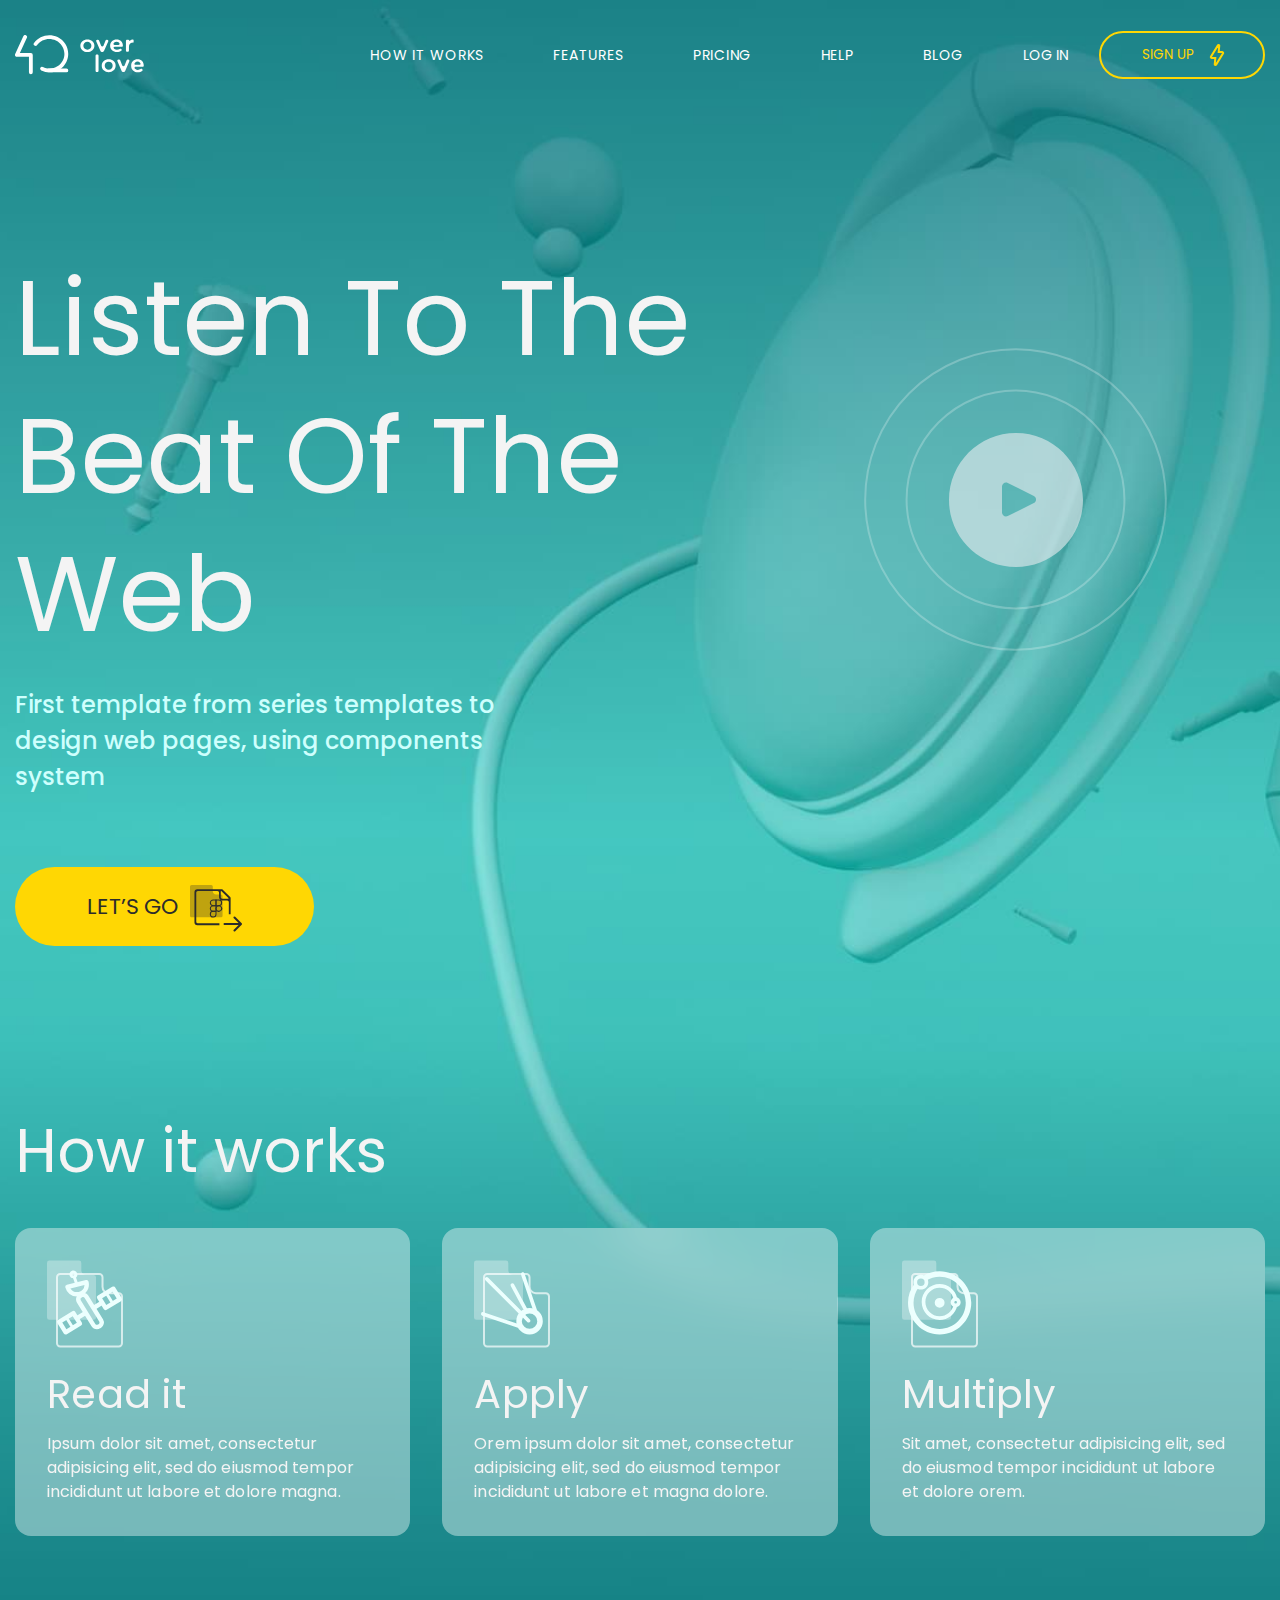
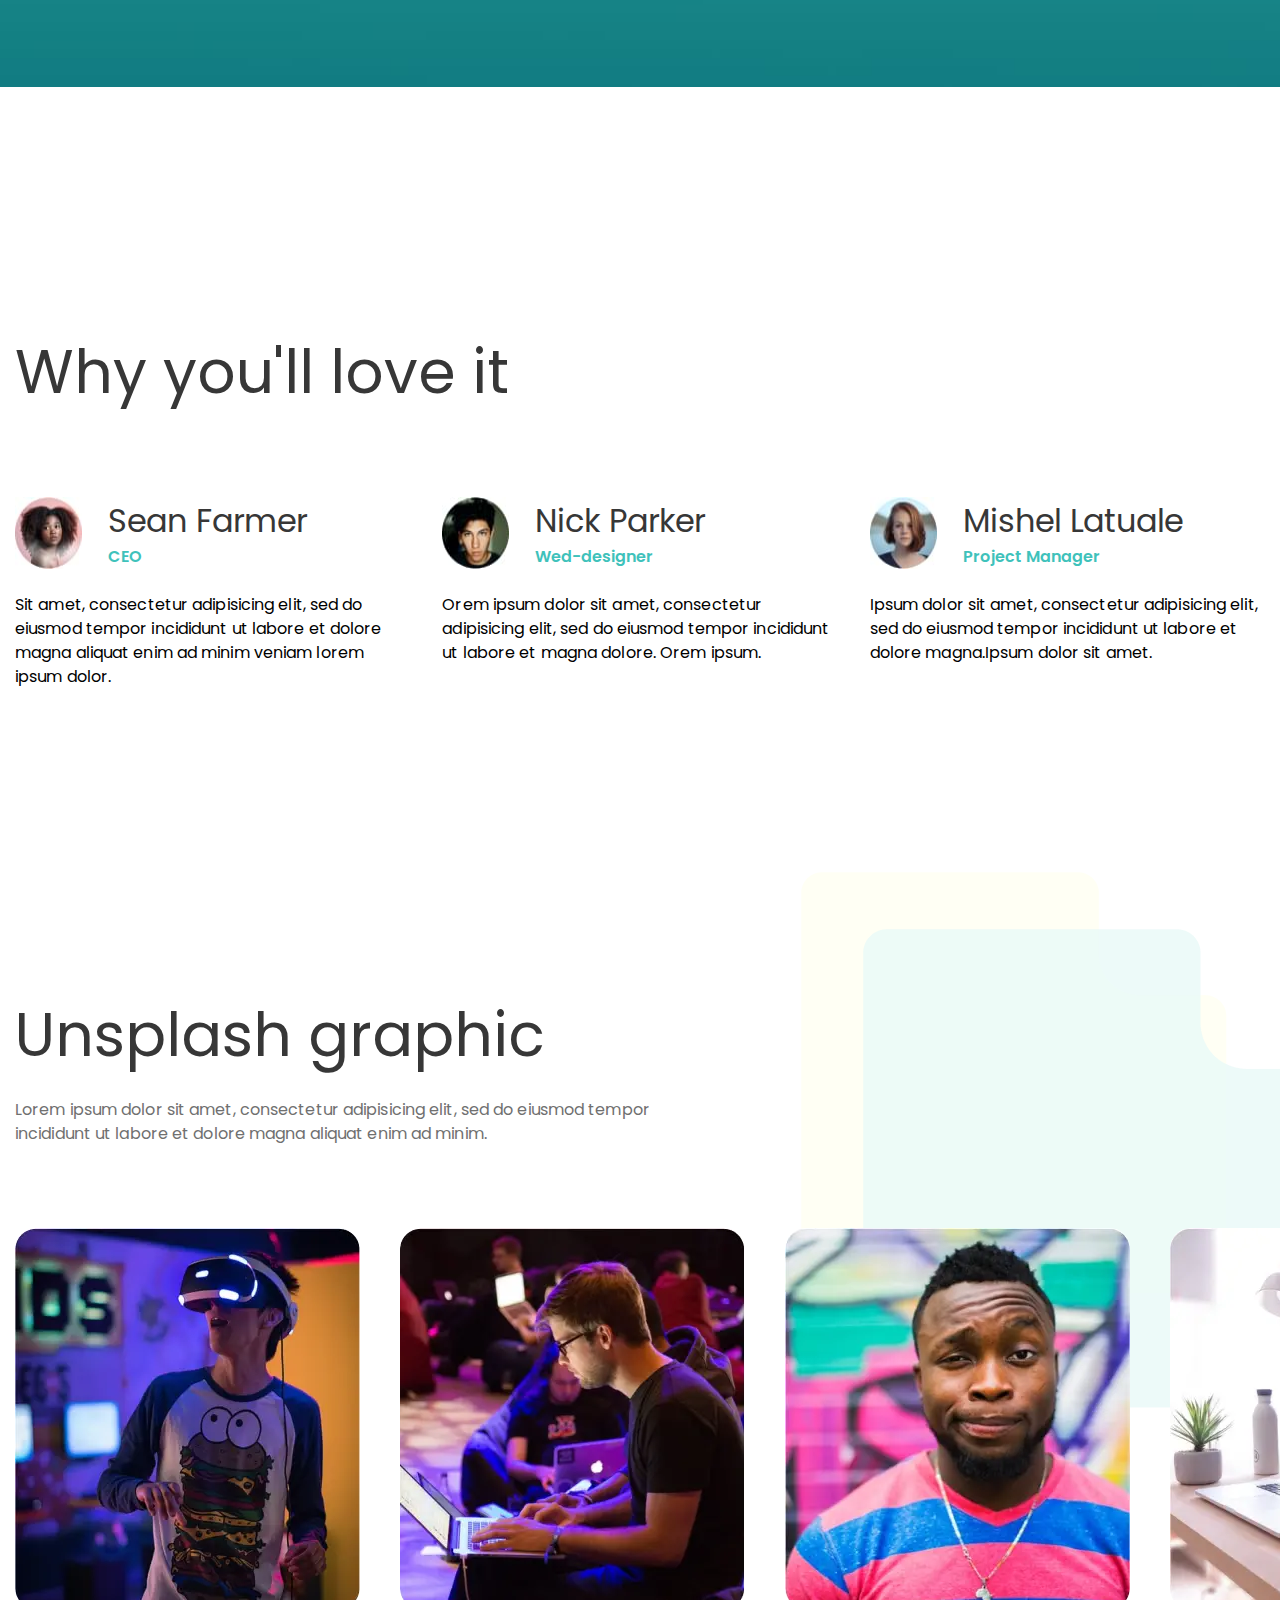
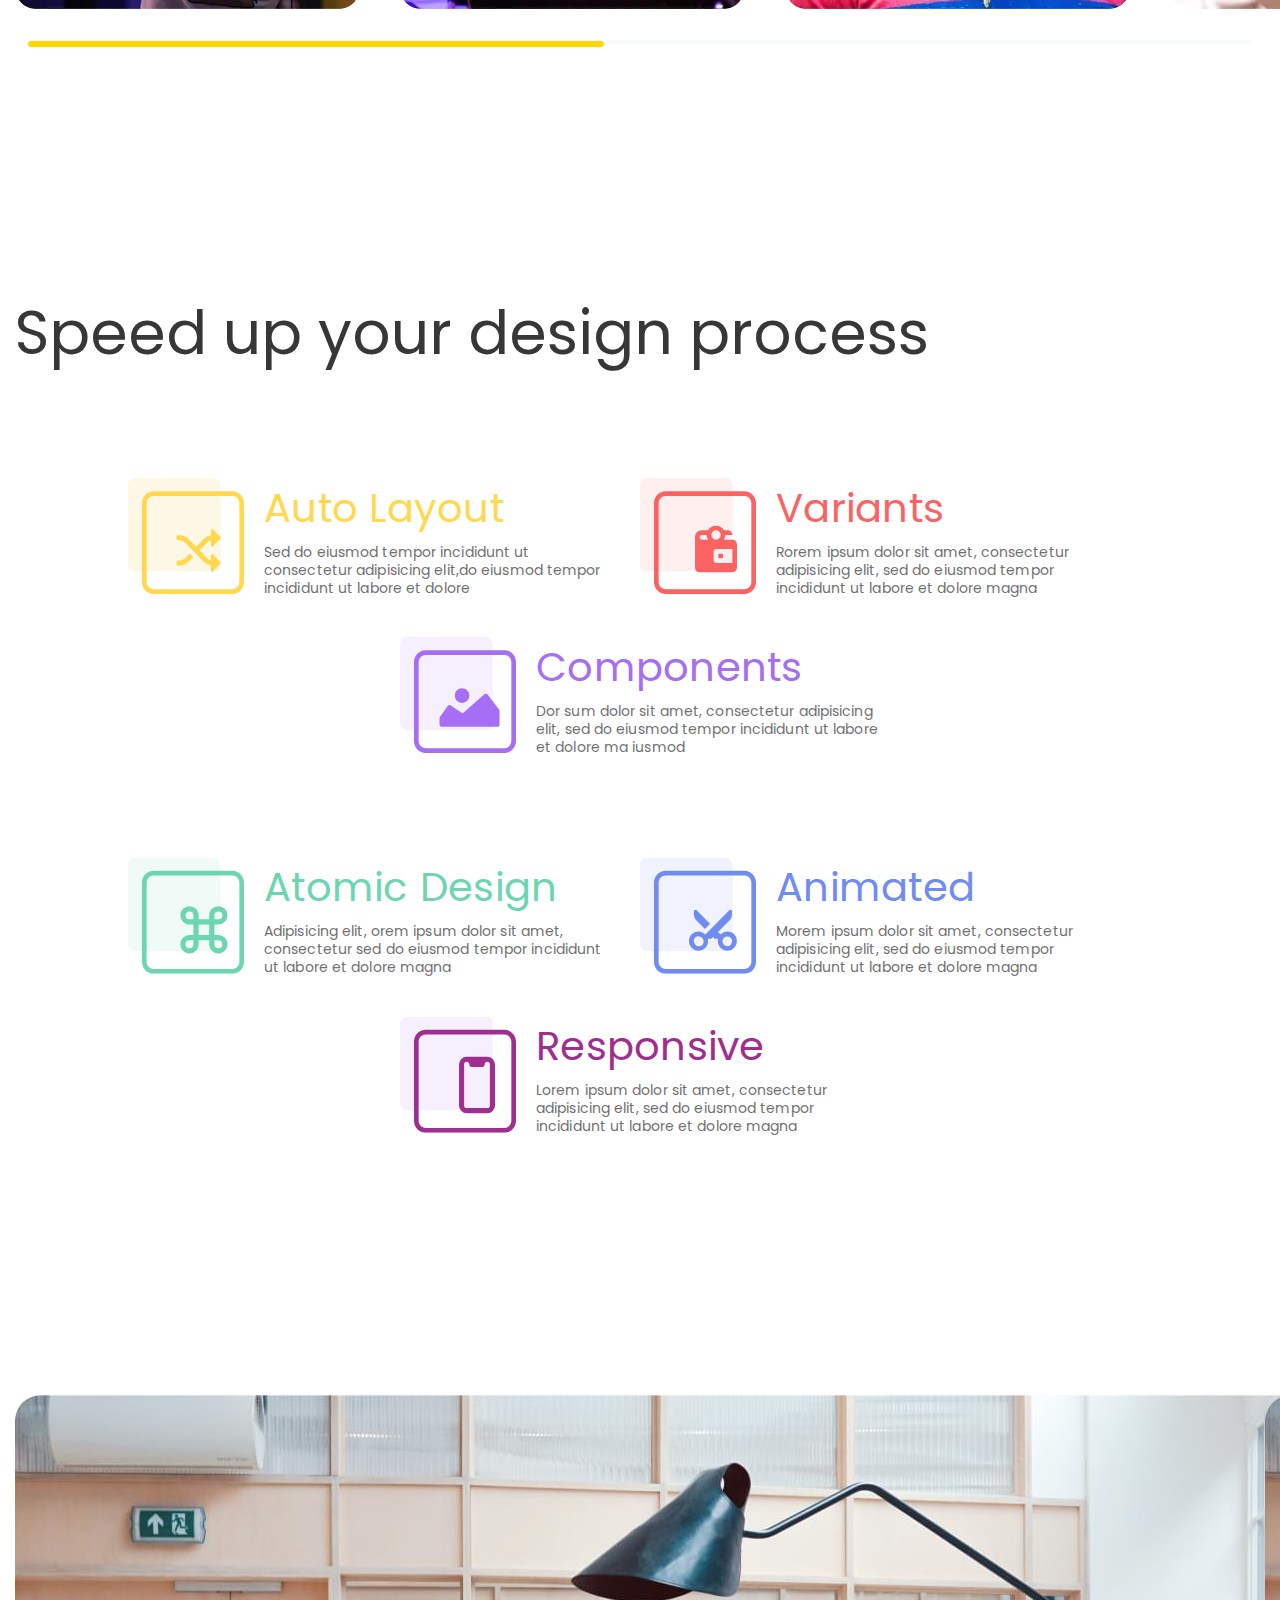
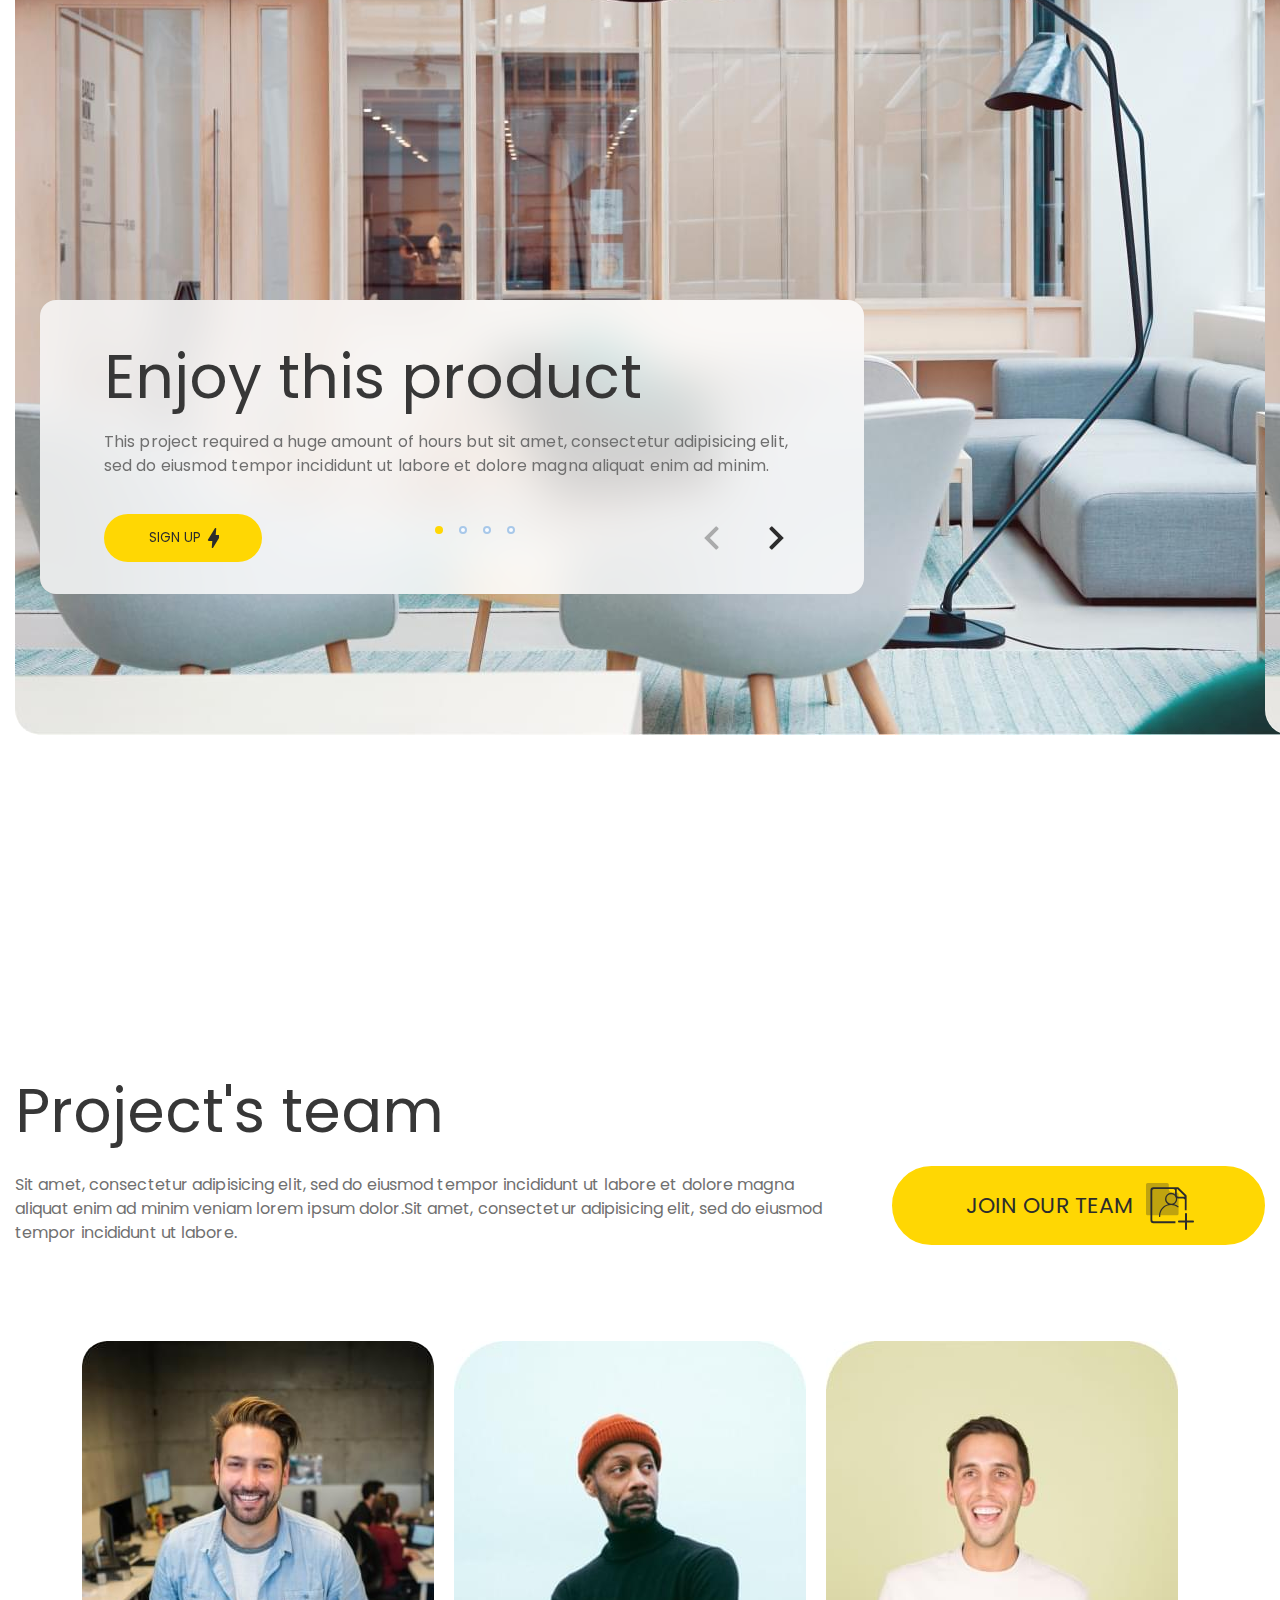
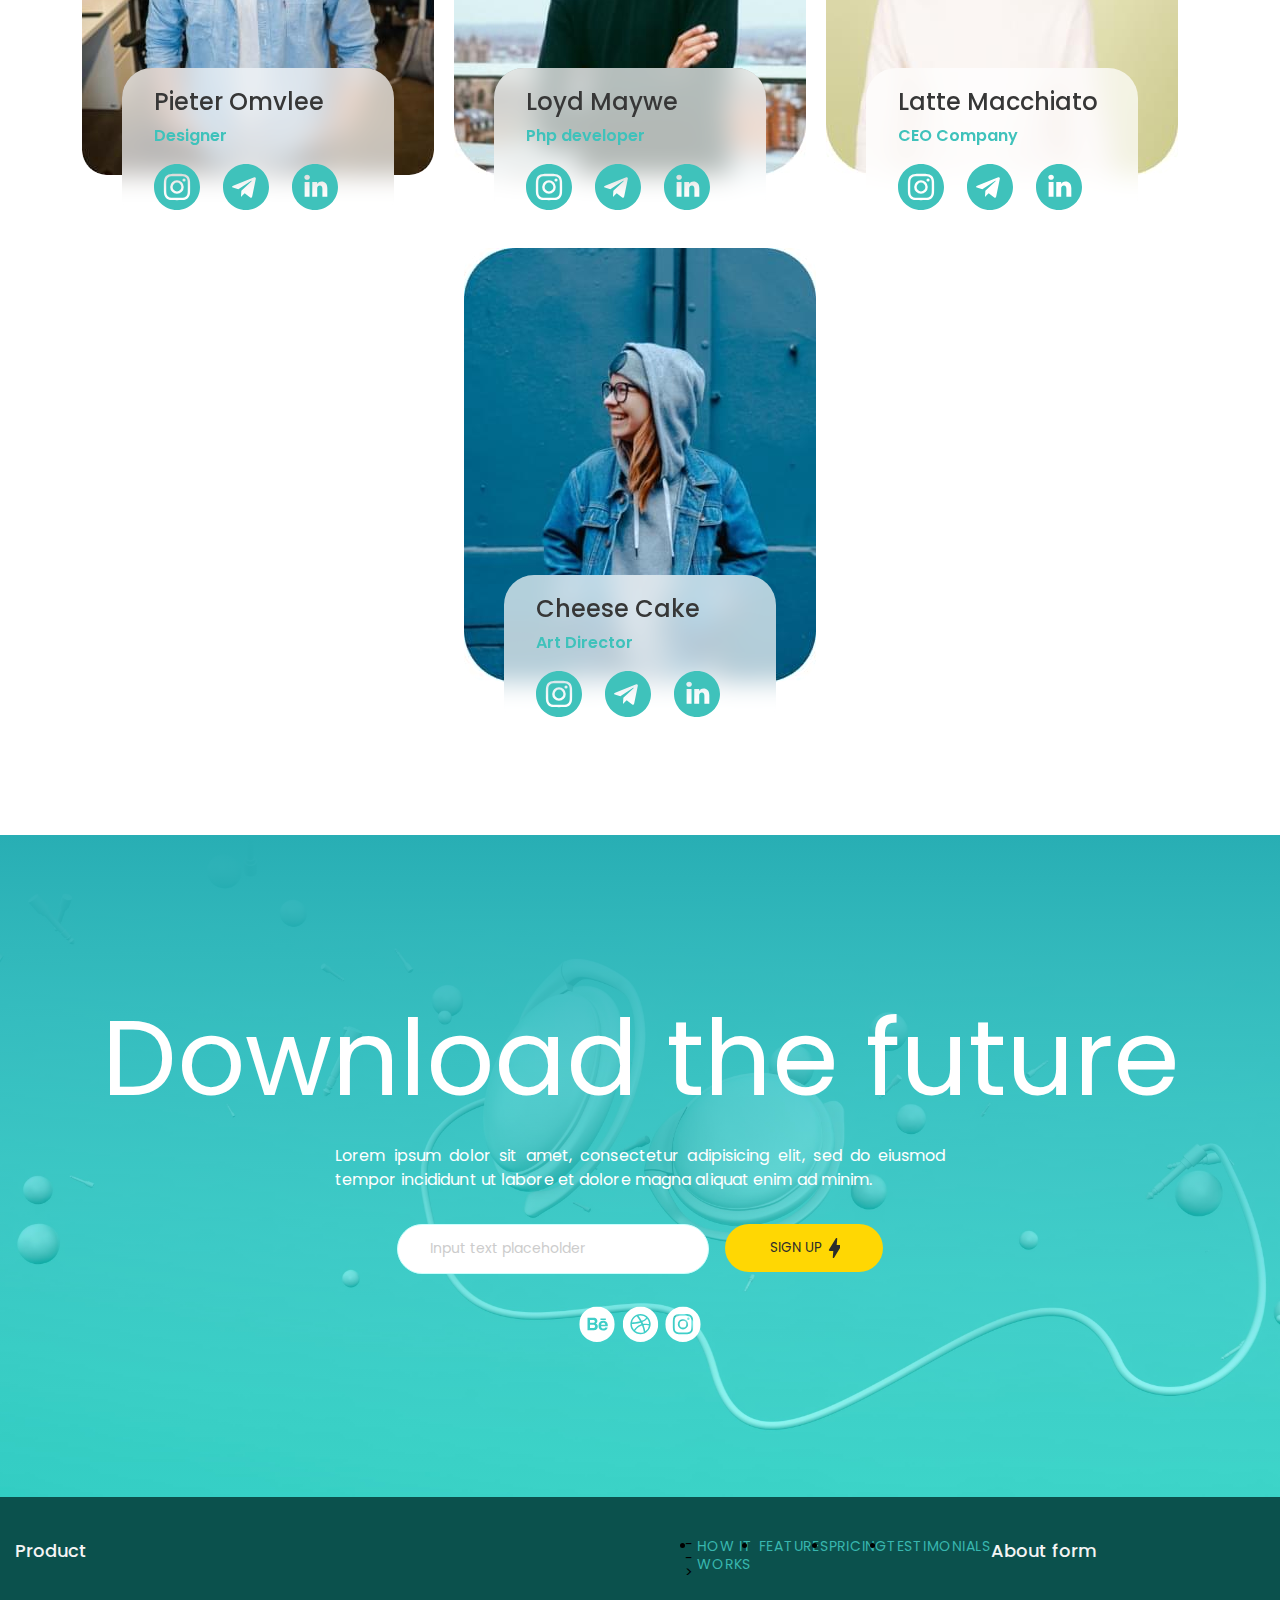
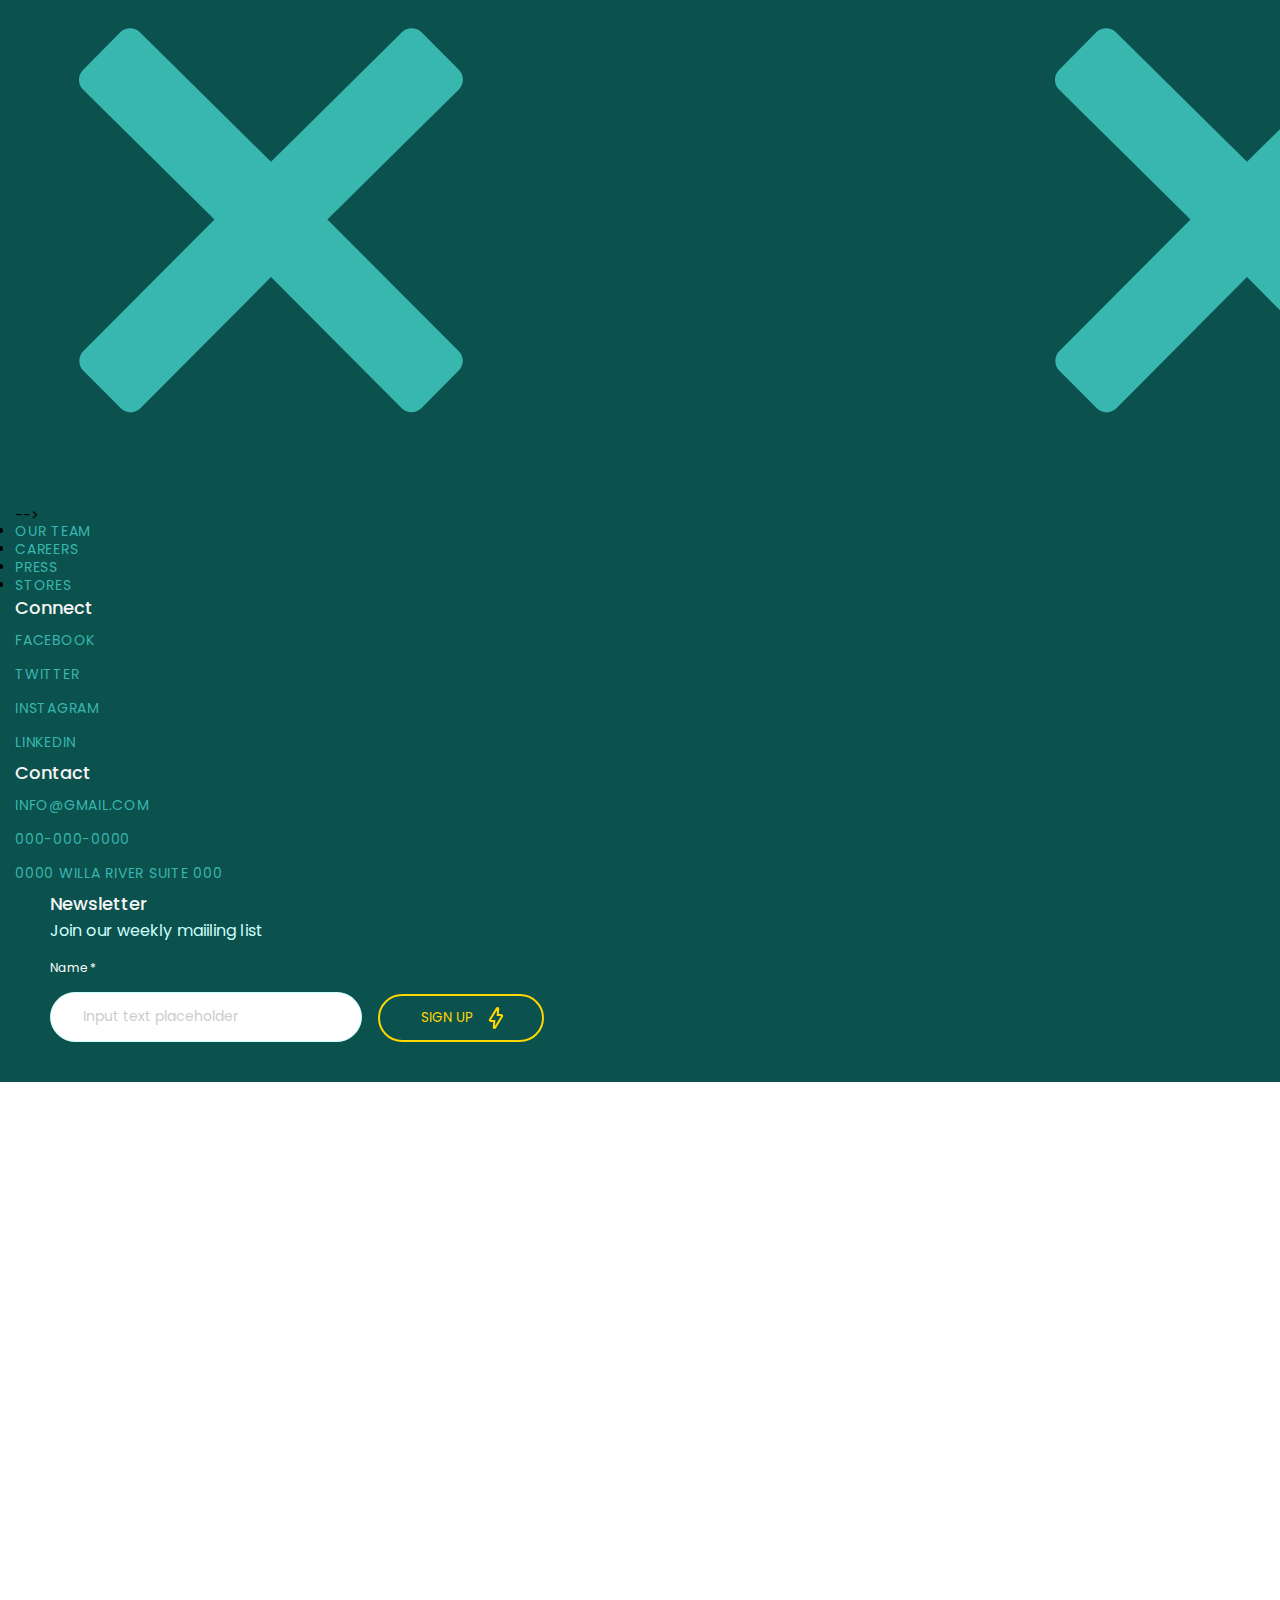
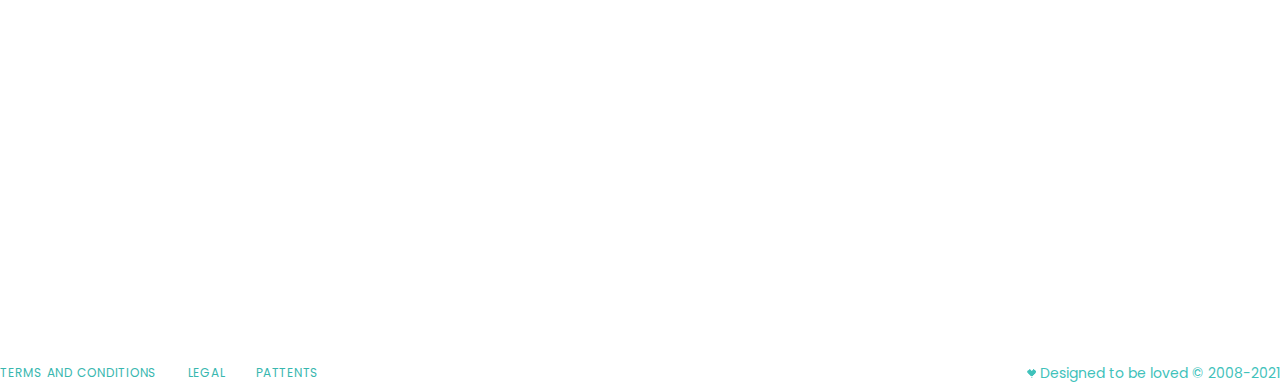
==== commit 1c1a96e8: "OverLove full version" ====
--- a/OverLove/index.html
+++ b/OverLove/index.html
@@ -362,7 +362,7 @@
 						<a href="" class="footer__link">Product</a>
 						<span class="footer__arrow"></span>
 						<ul class="footer__sub-list">
-							<!-- <div class="close-icon">
+							
 								<svg fill="#38b7af" height="512px" id="Layer_1" style="enable-background:new 0 0 512 512;" version="1.1" viewBox="0 0 512 512" width="512px" xml:space="preserve" xmlns="http://www.w3.org/2000/svg" xmlns:xlink="http://www.w3.org/1999/xlink"><path d="M443.6,387.1L312.4,255.4l131.5-130c5.4-5.4,5.4-14.2,0-19.6l-37.4-37.6c-2.6-2.6-6.1-4-9.8-4c-3.7,0-7.2,1.5-9.8,4  L256,197.8L124.9,68.3c-2.6-2.6-6.1-4-9.8-4c-3.7,0-7.2,1.5-9.8,4L68,105.9c-5.4,5.4-5.4,14.2,0,19.6l131.5,130L68.4,387.1  c-2.6,2.6-4.1,6.1-4.1,9.8c0,3.7,1.4,7.2,4.1,9.8l37.4,37.6c2.7,2.7,6.2,4.1,9.8,4.1c3.5,0,7.1-1.3,9.8-4.1L256,313.1l130.7,131.1  c2.7,2.7,6.2,4.1,9.8,4.1c3.5,0,7.1-1.3,9.8-4.1l37.4-37.6c2.6-2.6,4.1-6.1,4.1-9.8C447.7,393.2,446.2,389.7,443.6,387.1z"/></svg>
 							</div> -->
 							<li>
@@ -385,7 +385,7 @@
 						<a href="" class="footer__link">About form</a>
 						<span class="footer__arrow"></span>
 						<ul class="footer__sub-list">
-							<!-- <div class="close-icon">
+						
 								<svg fill="#38b7af" height="512px" id="Layer_1" style="enable-background:new 0 0 512 512;" version="1.1" viewBox="0 0 512 512" width="512px" xml:space="preserve" xmlns="http://www.w3.org/2000/svg" xmlns:xlink="http://www.w3.org/1999/xlink"><path d="M443.6,387.1L312.4,255.4l131.5-130c5.4-5.4,5.4-14.2,0-19.6l-37.4-37.6c-2.6-2.6-6.1-4-9.8-4c-3.7,0-7.2,1.5-9.8,4  L256,197.8L124.9,68.3c-2.6-2.6-6.1-4-9.8-4c-3.7,0-7.2,1.5-9.8,4L68,105.9c-5.4,5.4-5.4,14.2,0,19.6l131.5,130L68.4,387.1  c-2.6,2.6-4.1,6.1-4.1,9.8c0,3.7,1.4,7.2,4.1,9.8l37.4,37.6c2.7,2.7,6.2,4.1,9.8,4.1c3.5,0,7.1-1.3,9.8-4.1L256,313.1l130.7,131.1  c2.7,2.7,6.2,4.1,9.8,4.1c3.5,0,7.1-1.3,9.8-4.1l37.4-37.6c2.6-2.6,4.1-6.1,4.1-9.8C447.7,393.2,446.2,389.7,443.6,387.1z"/></svg>
 							</div> -->
 							<li>
@@ -408,9 +408,7 @@
 						<a href="" class="footer__link">Connect</a>
 						<span class="footer__arrow"></span>
 						<ul class="footer__sub-list">
-							<!-- <div class="close-icon">
-								<svg fill="#38b7af" height="512px" id="Layer_1" style="enable-background:new 0 0 512 512;" version="1.1" viewBox="0 0 512 512" width="512px" xml:space="preserve" xmlns="http://www.w3.org/2000/svg" xmlns:xlink="http://www.w3.org/1999/xlink"><path d="M443.6,387.1L312.4,255.4l131.5-130c5.4-5.4,5.4-14.2,0-19.6l-37.4-37.6c-2.6-2.6-6.1-4-9.8-4c-3.7,0-7.2,1.5-9.8,4  L256,197.8L124.9,68.3c-2.6-2.6-6.1-4-9.8-4c-3.7,0-7.2,1.5-9.8,4L68,105.9c-5.4,5.4-5.4,14.2,0,19.6l131.5,130L68.4,387.1  c-2.6,2.6-4.1,6.1-4.1,9.8c0,3.7,1.4,7.2,4.1,9.8l37.4,37.6c2.7,2.7,6.2,4.1,9.8,4.1c3.5,0,7.1-1.3,9.8-4.1L256,313.1l130.7,131.1  c2.7,2.7,6.2,4.1,9.8,4.1c3.5,0,7.1-1.3,9.8-4.1l37.4-37.6c2.6-2.6,4.1-6.1,4.1-9.8C447.7,393.2,446.2,389.7,443.6,387.1z"/></svg>
-							</div> -->
+							
 							<li>
 								<a href="#" class="footer__sub-link">Facebook</a>
 							</li>
@@ -431,9 +429,6 @@
 						<a href="#" class="footer__link">Contact</a>
 						<span class="footer__arrow"></span>
 						<ul class="footer__sub-list">
-							<!-- <div class="close-icon">
-								<svg fill="#38b7af" height="512px" id="Layer_1" style="enable-background:new 0 0 512 512;" version="1.1" viewBox="0 0 512 512" width="512px" xml:space="preserve" xmlns="http://www.w3.org/2000/svg" xmlns:xlink="http://www.w3.org/1999/xlink"><path d="M443.6,387.1L312.4,255.4l131.5-130c5.4-5.4,5.4-14.2,0-19.6l-37.4-37.6c-2.6-2.6-6.1-4-9.8-4c-3.7,0-7.2,1.5-9.8,4  L256,197.8L124.9,68.3c-2.6-2.6-6.1-4-9.8-4c-3.7,0-7.2,1.5-9.8,4L68,105.9c-5.4,5.4-5.4,14.2,0,19.6l131.5,130L68.4,387.1  c-2.6,2.6-4.1,6.1-4.1,9.8c0,3.7,1.4,7.2,4.1,9.8l37.4,37.6c2.7,2.7,6.2,4.1,9.8,4.1c3.5,0,7.1-1.3,9.8-4.1L256,313.1l130.7,131.1  c2.7,2.7,6.2,4.1,9.8,4.1c3.5,0,7.1-1.3,9.8-4.1l37.4-37.6c2.6-2.6,4.1-6.1,4.1-9.8C447.7,393.2,446.2,389.7,443.6,387.1z"/></svg>
-							</div> -->
 							<li>
 								<a href="#" class="footer__sub-link">info@gmail.com</a>
 							</li>
